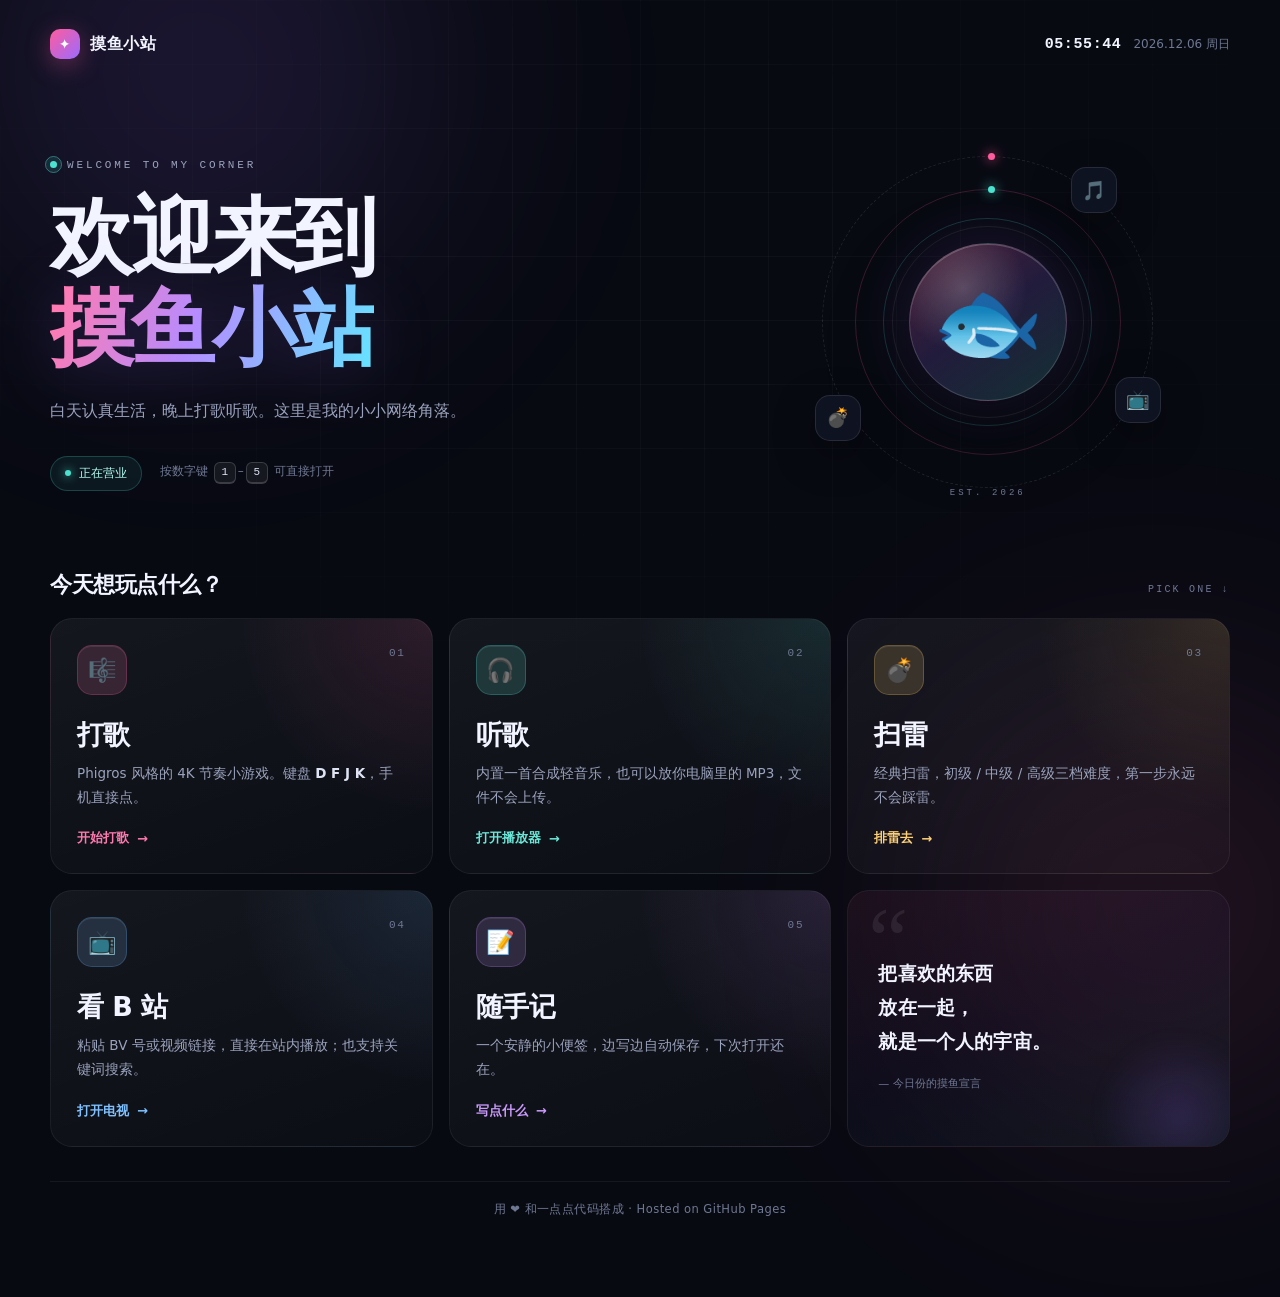
==== index.html @ 879f4aa0 "Add files via upload" ====
<!DOCTYPE html>
<html lang="zh-CN">
<head>
  <meta charset="UTF-8">
  <meta name="viewport" content="width=device-width, initial-scale=1.0, viewport-fit=cover">
  <meta name="description" content="一个带打歌、听歌、扫雷、B站和便签的个人小站。">
  <meta name="theme-color" content="#080a12">
  <title>摸鱼小站</title>
  <link rel="icon" href="data:image/svg+xml,%3Csvg xmlns='http://www.w3.org/2000/svg' viewBox='0 0 100 100'%3E%3Ctext y='.9em' font-size='90'%3E%F0%9F%90%9F%3C/text%3E%3C/svg%3E">
  <link rel="stylesheet" href="style.css">
</head>
<body>
  <div class="bg-grid" aria-hidden="true"></div>
  <div class="bg-glow glow-a" aria-hidden="true"></div>
  <div class="bg-glow glow-b" aria-hidden="true"></div>

  <header class="topbar">
    <a class="brand" href="#home" data-home aria-label="回到首页">
      <span class="brand-mark">✦</span>
      <span id="brand-name">摸鱼小站</span>
    </a>
    <div class="topbar-right">
      <div class="clock" aria-label="当前时间">
        <span id="clock-time">--:--:--</span>
        <span id="clock-date">加载中…</span>
      </div>
      <a class="icon-link" id="github-link" href="#" target="_blank" rel="noopener" hidden>GitHub ↗</a>
    </div>
  </header>

  <main class="page">
    <!-- ================= 首页 ================= -->
    <section class="view home-view" id="view-home">
      <div class="hero">
        <div class="hero-copy">
          <span class="eyebrow"><span class="pulse-dot"></span> WELCOME TO MY CORNER</span>
          <h1>欢迎来到<br><span class="gradient-text" id="hero-name">摸鱼小站</span></h1>
          <p class="hero-bio" id="hero-bio">白天认真生活，晚上打歌听歌。这里是我的小小网络角落。</p>
          <div class="hero-meta">
            <span class="status-chip"><span class="status-dot"></span> 正在营业</span>
            <span class="keyboard-hint">按数字键 <kbd>1</kbd>–<kbd>5</kbd> 可直接打开</span>
          </div>
        </div>

        <div class="avatar-orbit" aria-hidden="true">
          <div class="orbit orbit-a"></div>
          <div class="orbit orbit-b"></div>
          <div class="orbit orbit-c"></div>
          <div class="avatar-core" id="avatar-emoji">🐟</div>
          <span class="float-badge badge-1">🎵</span>
          <span class="float-badge badge-2">💣</span>
          <span class="float-badge badge-3">📺</span>
          <span class="orbit-label">EST. 2026</span>
        </div>
      </div>

      <div class="section-heading">
        <h2>今天想玩点什么？</h2>
        <span>PICK ONE ↓</span>
      </div>

      <div class="tool-grid">
        <button class="tool-card" type="button" data-view="rhythm" style="--accent:#ff5c9d;--accent-2:#9a6bff">
          <span class="tool-icon">🎼</span>
          <span class="tool-no">01</span>
          <span class="tool-title">打歌</span>
          <span class="tool-desc">Phigros 风格的 4K 节奏小游戏。键盘 <b>D F J K</b>，手机直接点。</span>
          <span class="tool-enter">开始打歌 <span class="arrow">→</span></span>
        </button>

        <button class="tool-card" type="button" data-view="music" style="--accent:#4be3d0;--accent-2:#5b9dff">
          <span class="tool-icon">🎧</span>
          <span class="tool-no">02</span>
          <span class="tool-title">听歌</span>
          <span class="tool-desc">内置一首合成轻音乐，也可以放你电脑里的 MP3，文件不会上传。</span>
          <span class="tool-enter">打开播放器 <span class="arrow">→</span></span>
        </button>

        <button class="tool-card" type="button" data-view="minesweeper" style="--accent:#ffc857;--accent-2:#ff7a59">
          <span class="tool-icon">💣</span>
          <span class="tool-no">03</span>
          <span class="tool-title">扫雷</span>
          <span class="tool-desc">经典扫雷，初级 / 中级 / 高级三档难度，第一步永远不会踩雷。</span>
          <span class="tool-enter">排雷去 <span class="arrow">→</span></span>
        </button>

        <button class="tool-card" type="button" data-view="bilibili" style="--accent:#63b3ff;--accent-2:#a78bfa">
          <span class="tool-icon">📺</span>
          <span class="tool-no">04</span>
          <span class="tool-title">看 B 站</span>
          <span class="tool-desc">粘贴 BV 号或视频链接，直接在站内播放；也支持关键词搜索。</span>
          <span class="tool-enter">打开电视 <span class="arrow">→</span></span>
        </button>

        <button class="tool-card" type="button" data-view="notes" style="--accent:#c084fc;--accent-2:#ff8ac4">
          <span class="tool-icon">📝</span>
          <span class="tool-no">05</span>
          <span class="tool-title">随手记</span>
          <span class="tool-desc">一个安静的小便签，边写边自动保存，下次打开还在。</span>
          <span class="tool-enter">写点什么 <span class="arrow">→</span></span>
        </button>

        <article class="quote-card" aria-label="今日句子">
          <span class="quote-mark">“</span>
          <p>把喜欢的东西<br>放在一起，<br>就是一个人的宇宙。</p>
          <span class="quote-sign">— 今日份的摸鱼宣言</span>
        </article>
      </div>

      <footer class="site-footer">
        <span id="footer-text">用 ❤️ 和一点点代码搭成 · Hosted on GitHub Pages</span>
      </footer>
    </section>

    <!-- ================= 打歌 ================= -->
    <section class="view tool-view" id="view-rhythm" hidden>
      <div class="view-head">
        <button class="back-btn" type="button" data-home>← 返回首页</button>
        <div class="view-title-group">
          <span class="view-kicker">MINI TOOL / 01</span>
          <h2>打歌</h2>
        </div>
        <span class="view-tag pink">Phigros 风格</span>
      </div>

      <div class="panel rhythm-panel">
        <div class="rhythm-stage" id="rhythm-stage">
          <canvas id="rhythm-canvas" aria-label="节奏游戏画面"></canvas>

          <div class="rhythm-hud" aria-live="off">
            <div class="hud-item"><span>SCORE</span><strong id="rhythm-score">000000</strong></div>
            <div class="hud-item hud-combo"><span>COMBO</span><strong id="rhythm-combo">0</strong></div>
            <div class="hud-item hud-right"><span>ACC</span><strong id="rhythm-acc">100.00%</strong></div>
          </div>

          <div class="rhythm-overlay" id="rhythm-start">
            <span class="overlay-kicker">4 KEYS · ONE SONG</span>
            <h3>星尘节奏</h3>
            <p class="overlay-desc">音符落到判定线时，按下对应的键。<br>电脑用 <b>D F J K</b>，手机点下方四个按键。</p>

            <div class="difficulty-row" id="rhythm-difficulties" role="group" aria-label="选择难度">
              <button class="diff-btn active" type="button" data-diff="easy">简单<small>放松一下</small></button>
              <button class="diff-btn" type="button" data-diff="normal">普通<small>有点节奏</small></button>
              <button class="diff-btn" type="button" data-diff="hard">困难<small>手速挑战</small></button>
            </div>
            <p class="best-score" id="rhythm-best">本难度最高分：—</p>
            <button class="btn primary big" type="button" id="rhythm-start-btn">▶ 开始游戏</button>
            <p class="overlay-tip">原创同风格小游戏 · 不是 Phigros 本体 · 游戏中按 Esc 可退出</p>
          </div>

          <div class="rhythm-overlay countdown" id="rhythm-count" hidden>
            <span id="rhythm-count-text">3</span>
          </div>

          <div class="rhythm-overlay" id="rhythm-result" hidden>
            <span class="overlay-kicker">RESULT</span>
            <div class="result-grade" id="rhythm-grade">S</div>
            <h3 id="rhythm-result-title">演奏完成！</h3>
            <div class="result-grid">
              <div><span>得分</span><strong id="rhythm-result-score">0</strong></div>
              <div><span>准确率</span><strong id="rhythm-result-acc">0%</strong></div>
              <div><span>最大连击</span><strong id="rhythm-result-combo">0</strong></div>
            </div>
            <p class="result-detail" id="rhythm-result-detail">Perfect 0 · Good 0 · Miss 0</p>
            <div class="result-actions">
              <button class="btn primary" type="button" id="rhythm-retry">再来一次</button>
              <button class="btn ghost" type="button" data-home>返回首页</button>
            </div>
          </div>

          <div class="judge-pop" id="judge-pop" aria-hidden="true"></div>
        </div>

        <div class="lane-pads" id="lane-pads" aria-label="节奏按键">
          <button type="button" data-lane="0"><kbd>D</kbd><span>左一</span></button>
          <button type="button" data-lane="1"><kbd>F</kbd><span>左二</span></button>
          <button type="button" data-lane="2"><kbd>J</kbd><span>右二</span></button>
          <button type="button" data-lane="3"><kbd>K</kbd><span>右一</span></button>
        </div>
        <p class="rhythm-foot">原创 Phigros 风格小游戏，不是 Phigros 本体。判定线附近按下才算命中，Miss 会断连。</p>
      </div>
    </section>

    <!-- ================= 听歌 ================= -->
    <section class="view tool-view" id="view-music" hidden>
      <div class="view-head">
        <button class="back-btn" type="button" data-home>← 返回首页</button>
        <div class="view-title-group">
          <span class="view-kicker">MINI TOOL / 02</span>
          <h2>听歌</h2>
        </div>
        <span class="view-tag teal">Music Room</span>
      </div>

      <div class="panel music-panel">
        <div class="music-top">
          <div class="music-tabs" role="tablist" aria-label="音乐来源">
            <button class="tab active" type="button" data-music-tab="demo" role="tab" aria-selected="true">内置轻音乐</button>
            <button class="tab" type="button" data-music-tab="local" role="tab" aria-selected="false">本地音乐</button>
          </div>
          <label class="volume-control">🔊
            <input type="range" id="music-volume" min="0" max="100" value="65" aria-label="音量">
          </label>
        </div>

        <div class="music-pane" id="music-pane-demo">
          <div class="demo-player">
            <div class="record-wrap" id="record-wrap">
              <div class="record"><span>♪</span></div>
            </div>
            <div class="demo-info">
              <span class="now-label"><span class="eq-bars"><i></i><i></i><i></i></span> NOW PLAYING</span>
              <h3>星尘漫游</h3>
              <p>内置合成 · 轻音乐 · 循环播放</p>
              <button class="play-big" type="button" id="demo-toggle" aria-label="播放内置音乐">▶</button>
            </div>
          </div>
          <canvas id="music-visualizer" class="visualizer" aria-hidden="true"></canvas>
          <p class="music-note">这首曲子是网页现场合成的，不联网也能听。离开这个页面后会继续播放，右下角可以随时暂停。</p>
        </div>

        <div class="music-pane" id="music-pane-local" hidden>
          <label class="drop-zone" for="music-files">
            <span class="drop-icon">📂</span>
            <strong>选择你电脑里的音乐</strong>
            <small>支持 MP3 / WAV / M4A 等浏览器能播放的格式 · 文件不会上传到网上</small>
          </label>
          <input type="file" id="music-files" accept="audio/*" multiple hidden>

          <div class="playlist-head">
            <span>播放列表 <b id="playlist-count">0</b></span>
            <button class="text-btn" type="button" id="playlist-clear">清空列表</button>
          </div>
          <ol class="playlist" id="playlist">
            <li class="playlist-empty">还没有歌曲，点上面的框选几首吧。</li>
          </ol>

          <div class="local-player">
            <div class="local-now">
              <span>正在播放</span>
              <strong id="local-title">—</strong>
            </div>
            <div class="local-controls">
              <button class="round-btn" type="button" id="local-prev" aria-label="上一首">⏮</button>
              <button class="play-big" type="button" id="local-toggle" aria-label="播放">▶</button>
              <button class="round-btn" type="button" id="local-next" aria-label="下一首">⏭</button>
            </div>
            <div class="progress-row">
              <span id="local-current">0:00</span>
              <input type="range" id="local-progress" min="0" max="1000" value="0" aria-label="播放进度">
              <span id="local-duration">0:00</span>
            </div>
          </div>
          <audio id="local-audio" preload="metadata"></audio>
          <p class="music-note">本地音乐只在这个浏览器里播放，不会上传到 GitHub。刷新页面后需要重新选择文件。</p>
        </div>
      </div>
    </section>

    <!-- ================= 扫雷 ================= -->
    <section class="view tool-view" id="view-minesweeper" hidden>
      <div class="view-head">
        <button class="back-btn" type="button" data-home>← 返回首页</button>
        <div class="view-title-group">
          <span class="view-kicker">MINI TOOL / 03</span>
          <h2>扫雷</h2>
        </div>
        <span class="view-tag yellow">Classic</span>
      </div>

      <div class="panel mines-panel">
        <div class="mines-toolbar">
          <div class="segmented" id="mines-levels" role="group" aria-label="扫雷难度">
            <button class="active" type="button" data-level="easy">初级 · 9×9</button>
            <button type="button" data-level="medium">中级 · 16×16</button>
            <button type="button" data-level="hard">高级 · 16×30</button>
          </div>
          <div class="mines-stats">
            <div class="stat"><span>剩余雷</span><strong id="mines-left">10</strong></div>
            <div class="stat"><span>时间</span><strong id="mines-timer">000</strong></div>
            <button class="btn ghost small" type="button" id="mines-flag-mode">🚩 插旗模式：关</button>
            <button class="btn primary small" type="button" id="mines-restart">↻ 重开</button>
          </div>
        </div>
        <p class="mines-status" id="mines-status">左键翻开，右键插旗；手机可以开启插旗模式。第一步永远不会踩雷。</p>

        <div class="board-stage">
          <div class="mines-board-wrap">
            <div class="mines-board" id="mines-board" role="grid" aria-label="扫雷棋盘"></div>
          </div>
          <div class="mines-overlay" id="mines-overlay" hidden>
            <span class="mines-emoji" id="mines-overlay-emoji">🎉</span>
            <h3 id="mines-overlay-title">通关！</h3>
            <p id="mines-overlay-desc">用时 0 秒</p>
            <button class="btn primary" type="button" id="mines-again">再来一局</button>
          </div>
        </div>

        <div class="mines-legend">
          <span><i class="legend-dot flag"></i> 右键 / 长按 = 插旗</span>
          <span><i class="legend-dot mine"></i> 点开所有安全格子就赢</span>
        </div>
      </div>
    </section>

    <!-- ================= 看 B 站 ================= -->
    <section class="view tool-view" id="view-bilibili" hidden>
      <div class="view-head">
        <button class="back-btn" type="button" data-home>← 返回首页</button>
        <div class="view-title-group">
          <span class="view-kicker">MINI TOOL / 04</span>
          <h2>看 B 站</h2>
        </div>
        <span class="view-tag blue">Bilibili</span>
      </div>

      <div class="panel bili-panel">
        <div class="bili-search">
          <input type="text" id="bili-input" placeholder="粘贴 BV 号 / 视频链接，或输入关键词" autocomplete="off" spellcheck="false">
          <button class="btn primary" type="button" id="bili-go">播放 / 搜索</button>
        </div>
        <p class="bili-msg" id="bili-msg">在 B 站视频地址栏复制链接，或直接输入 BV 号，就能在这里看。</p>

        <div class="bili-quick" aria-label="B 站快捷入口">
          <a href="https://www.bilibili.com" target="_blank" rel="noopener">🏠 首页</a>
          <a href="https://www.bilibili.com/v/popular/all" target="_blank" rel="noopener">🔥 热门</a>
          <a href="https://www.bilibili.com/anime" target="_blank" rel="noopener">📺 番剧</a>
          <a href="https://www.bilibili.com/v/game" target="_blank" rel="noopener">🎮 游戏</a>
          <a href="https://www.bilibili.com/v/music" target="_blank" rel="noopener">🎵 音乐</a>
        </div>

        <div class="bili-frame-wrap" id="bili-frame-wrap">
          <div class="bili-empty" id="bili-empty">
            <span class="tv-emoji">📺</span>
            <h3>这里是一台小电视</h3>
            <p>粘贴一个 BV 号或视频链接，<br>就可以直接在这里播放。</p>
            <span class="bili-tip">有些视频被 UP 主设置为“禁止嵌入”，这里会放不出来，点“去 B 站打开”就好。</span>
          </div>
          <iframe id="bili-player" title="B 站视频播放器" allow="autoplay; fullscreen; picture-in-picture" allowfullscreen hidden></iframe>
        </div>

        <div class="bili-actions">
          <button class="btn ghost small" type="button" id="bili-open" disabled>去 B 站打开 ↗</button>
          <span class="bili-disclaimer">视频版权归原作者所有，本站仅使用 B 站官方播放器。</span>
        </div>
      </div>
    </section>

    <!-- ================= 便签 ================= -->
    <section class="view tool-view" id="view-notes" hidden>
      <div class="view-head">
        <button class="back-btn" type="button" data-home>← 返回首页</button>
        <div class="view-title-group">
          <span class="view-kicker">MINI TOOL / 05</span>
          <h2>随手记</h2>
        </div>
        <span class="view-tag purple">Local only</span>
      </div>

      <div class="panel note-panel">
        <div class="note-head">
          <div>
            <h3>今天想记点什么？</h3>
            <p>边写边自动保存，只存在你自己的浏览器里。</p>
          </div>
          <span class="save-state" id="note-status">已保存</span>
        </div>
        <textarea id="note-input" maxlength="2000" placeholder="比如：&#10;· 今晚要早点睡&#10;· 周末去试试新的奶茶店&#10;· 这首歌真好听，记得搜一下…" spellcheck="false"></textarea>
        <div class="note-foot">
          <span id="note-count">0 / 2000</span>
          <button class="btn ghost small" type="button" id="note-clear">清空便签</button>
        </div>
        <p class="music-note">小提醒：便签保存在浏览器的 localStorage 里，换电脑、换浏览器或清除浏览器数据后会看不到。</p>
      </div>
    </section>
  </main>

  <!-- 全局迷你播放条 -->
  <div class="mini-player" id="mini-player" hidden>
    <span class="mini-eq" aria-hidden="true"><i></i><i></i><i></i></span>
    <div class="mini-text">
      <span id="mini-label">正在播放</span>
      <strong id="mini-title">—</strong>
    </div>
    <button class="mini-btn" type="button" id="mini-toggle" aria-label="暂停或继续">⏸</button>
    <button class="mini-btn close" type="button" id="mini-close" aria-label="停止播放">✕</button>
  </div>

  <div class="toast" id="toast" role="status" aria-live="polite" hidden></div>

  <script src="config.js"></script>
  <script src="rhythm.js" defer></script>
  <script src="music.js" defer></script>
  <script src="minesweeper.js" defer></script>
  <script src="app.js" defer></script>
</body>
</html>
---- style.css ----
/* =========================================================
   摸鱼小站 · 样式表
   想换主题色，改下面 :root 里的几个颜色就行。
   ========================================================= */
:root {
  --bg: #080a12;
  --bg-deep: #05060b;
  --panel: rgba(255, 255, 255, 0.045);
  --panel-strong: rgba(255, 255, 255, 0.07);
  --line: rgba(255, 255, 255, 0.1);
  --line-soft: rgba(255, 255, 255, 0.06);
  --text: #f2f4ff;
  --muted: #9aa3bd;
  --muted-2: #6f7893;
  --pink: #ff5c9d;
  --purple: #9a6bff;
  --teal: #4be3d0;
  --yellow: #ffc857;
  --blue: #63b3ff;
  --radius: 22px;
  --font: "PingFang SC", "Microsoft YaHei", "Hiragino Sans GB", system-ui, -apple-system, "Segoe UI", sans-serif;
  --mono: "SFMono-Regular", Consolas, "Liberation Mono", Menlo, monospace;
}

* { box-sizing: border-box; }

html { scroll-behavior: smooth; }

body {
  margin: 0;
  min-height: 100vh;
  overflow-x: hidden;
  background: var(--bg);
  color: var(--text);
  font-family: var(--font);
  -webkit-font-smoothing: antialiased;
  text-rendering: optimizeLegibility;
}

[hidden] { display: none !important; }

::selection { background: rgba(255, 92, 157, 0.35); color: #fff; }

button, input, textarea { font: inherit; }
button { color: inherit; }
a { color: inherit; }

:focus-visible {
  outline: 2px solid var(--pink);
  outline-offset: 3px;
}

/* ---------- 背景 ---------- */
.bg-grid {
  position: fixed;
  inset: 0;
  z-index: -3;
  background-image:
    linear-gradient(rgba(255, 255, 255, 0.032) 1px, transparent 1px),
    linear-gradient(90deg, rgba(255, 255, 255, 0.032) 1px, transparent 1px);
  background-size: 64px 64px;
  -webkit-mask-image: radial-gradient(ellipse 80% 65% at 50% 30%, #000 20%, transparent 78%);
  mask-image: radial-gradient(ellipse 80% 65% at 50% 30%, #000 20%, transparent 78%);
  pointer-events: none;
}

.bg-glow {
  position: fixed;
  z-index: -2;
  width: 55vw;
  height: 55vw;
  border-radius: 50%;
  filter: blur(120px);
  opacity: 0.5;
  pointer-events: none;
}
.glow-a {
  top: -22vw;
  left: -12vw;
  background: radial-gradient(circle, rgba(154, 107, 255, 0.45), transparent 65%);
}
.glow-b {
  right: -18vw;
  bottom: -28vw;
  background: radial-gradient(circle, rgba(255, 92, 157, 0.32), transparent 65%);
}

/* ---------- 顶栏 ---------- */
.topbar {
  width: min(1180px, calc(100% - 48px));
  height: 88px;
  margin: 0 auto;
  display: flex;
  align-items: center;
  justify-content: space-between;
  gap: 20px;
  position: relative;
  z-index: 20;
}

.brand {
  display: inline-flex;
  align-items: center;
  gap: 10px;
  text-decoration: none;
  font-weight: 800;
  letter-spacing: 0.04em;
  font-size: 16px;
}
.brand-mark {
  display: grid;
  place-items: center;
  width: 30px;
  height: 30px;
  border-radius: 10px;
  background: linear-gradient(135deg, var(--pink), var(--purple));
  color: #fff;
  font-size: 14px;
  box-shadow: 0 6px 24px rgba(255, 92, 157, 0.35);
}

.topbar-right { display: flex; align-items: center; gap: 18px; }

.clock {
  display: flex;
  align-items: baseline;
  gap: 12px;
  font-variant-numeric: tabular-nums;
}
#clock-time {
  font-family: var(--mono);
  font-size: 15px;
  font-weight: 600;
  letter-spacing: 0.04em;
}
#clock-date { color: var(--muted-2); font-size: 12px; }

.icon-link {
  text-decoration: none;
  font-size: 13px;
  color: var(--muted);
  padding: 8px 14px;
  border: 1px solid var(--line);
  border-radius: 999px;
  transition: 0.2s ease;
  white-space: nowrap;
}
.icon-link:hover { color: var(--text); border-color: rgba(255, 255, 255, 0.25); background: var(--panel); }

/* ---------- 页面容器 ---------- */
.page {
  width: min(1180px, calc(100% - 48px));
  margin: 0 auto;
  padding-bottom: 80px;
}

.view { animation: viewIn 0.45s cubic-bezier(0.2, 0.7, 0.2, 1) both; }
@keyframes viewIn {
  from { opacity: 0; transform: translateY(14px); }
  to { opacity: 1; transform: translateY(0); }
}

/* ---------- 首页 Hero ---------- */
.home-view { padding-top: 38px; }

.hero {
  display: grid;
  grid-template-columns: minmax(0, 1.15fr) minmax(300px, 0.85fr);
  align-items: center;
  gap: 40px;
  min-height: 420px;
  padding-bottom: 28px;
}

.eyebrow {
  display: inline-flex;
  align-items: center;
  gap: 10px;
  color: var(--muted);
  font-family: var(--mono);
  font-size: 11px;
  letter-spacing: 0.26em;
  text-transform: uppercase;
}
.pulse-dot {
  position: relative;
  width: 7px;
  height: 7px;
  border-radius: 50%;
  background: var(--teal);
  box-shadow: 0 0 0 4px rgba(75, 227, 208, 0.12);
}
.pulse-dot::after {
  content: "";
  position: absolute;
  inset: -5px;
  border-radius: 50%;
  border: 1px solid rgba(75, 227, 208, 0.5);
  animation: pulse 2.2s ease-out infinite;
}
@keyframes pulse {
  0% { transform: scale(0.6); opacity: 1; }
  100% { transform: scale(1.7); opacity: 0; }
}

.hero h1 {
  margin: 20px 0 22px;
  font-size: clamp(50px, 6.6vw, 84px);
  line-height: 1.08;
  letter-spacing: -0.035em;
  font-weight: 800;
}
.gradient-text {
  background: linear-gradient(110deg, #ff7ab2 4%, #b58cff 45%, #63e6ff 100%);
  -webkit-background-clip: text;
  background-clip: text;
  color: transparent;
  filter: drop-shadow(0 8px 32px rgba(154, 107, 255, 0.22));
}

.hero-bio {
  max-width: 540px;
  margin: 0;
  color: var(--muted);
  font-size: 16px;
  line-height: 1.9;
}

.hero-meta {
  display: flex;
  align-items: center;
  flex-wrap: wrap;
  gap: 18px;
  margin-top: 30px;
}
.status-chip {
  display: inline-flex;
  align-items: center;
  gap: 8px;
  padding: 8px 14px;
  border-radius: 999px;
  background: rgba(75, 227, 208, 0.07);
  border: 1px solid rgba(75, 227, 208, 0.22);
  color: #b6fff4;
  font-size: 12px;
}
.status-dot {
  width: 6px;
  height: 6px;
  border-radius: 50%;
  background: var(--teal);
  box-shadow: 0 0 10px var(--teal);
}
.keyboard-hint { color: var(--muted-2); font-size: 12px; }
kbd {
  display: inline-grid;
  place-items: center;
  min-width: 22px;
  height: 22px;
  padding: 0 5px;
  margin: 0 2px;
  border-radius: 6px;
  border: 1px solid rgba(255, 255, 255, 0.16);
  border-bottom-width: 2px;
  background: rgba(255, 255, 255, 0.06);
  color: #dfe4f4;
  font-family: var(--mono);
  font-size: 11px;
  line-height: 1;
}

/* ---------- 头像轨道 ---------- */
.avatar-orbit {
  position: relative;
  width: min(360px, 100%);
  aspect-ratio: 1;
  justify-self: center;
}
.orbit {
  position: absolute;
  border-radius: 50%;
  border: 1px solid rgba(255, 255, 255, 0.1);
  pointer-events: none;
}
.orbit-a { inset: 4%; border-style: dashed; animation: spin 42s linear infinite; }
.orbit-b { inset: 13%; border-color: rgba(255, 92, 157, 0.2); animation: spin 30s linear infinite reverse; }
.orbit-c { inset: 21%; border-color: rgba(75, 227, 208, 0.2); animation: spin 24s linear infinite; }
.orbit-a::before,
.orbit-b::before {
  content: "";
  position: absolute;
  top: -4px;
  left: 50%;
  width: 7px;
  height: 7px;
  border-radius: 50%;
  background: var(--pink);
  box-shadow: 0 0 12px var(--pink);
}
.orbit-b::before { background: var(--teal); box-shadow: 0 0 12px var(--teal); }
@keyframes spin { to { transform: rotate(360deg); } }

.avatar-core {
  position: absolute;
  inset: 28%;
  display: grid;
  place-items: center;
  border-radius: 50%;
  font-size: clamp(58px, 7vw, 92px);
  background:
    radial-gradient(circle at 34% 28%, rgba(255, 255, 255, 0.2), transparent 42%),
    linear-gradient(145deg, rgba(255, 92, 157, 0.28), rgba(154, 107, 255, 0.18) 48%, rgba(75, 227, 208, 0.18));
  border: 1px solid rgba(255, 255, 255, 0.16);
  box-shadow:
    inset 0 1px 0 rgba(255, 255, 255, 0.2),
    0 30px 80px rgba(0, 0, 0, 0.45),
    0 0 60px rgba(154, 107, 255, 0.18);
  backdrop-filter: blur(6px);
  user-select: none;
}
.avatar-core::after {
  content: "";
  position: absolute;
  inset: -18px;
  border-radius: 50%;
  border: 1px solid rgba(255, 255, 255, 0.07);
}

.float-badge {
  position: absolute;
  display: grid;
  place-items: center;
  width: 46px;
  height: 46px;
  border-radius: 15px;
  background: rgba(16, 20, 36, 0.9);
  border: 1px solid var(--line);
  box-shadow: 0 14px 40px rgba(0, 0, 0, 0.4);
  font-size: 19px;
  animation: floaty 5s ease-in-out infinite;
  backdrop-filter: blur(10px);
}
.badge-1 { top: 7%; right: 14%; animation-delay: -0.8s; }
.badge-2 { bottom: 17%; left: 2%; animation-delay: -2.4s; }
.badge-3 { right: 2%; bottom: 22%; animation-delay: -3.5s; }
@keyframes floaty {
  0%, 100% { transform: translateY(0) rotate(-2deg); }
  50% { transform: translateY(-10px) rotate(2deg); }
}
.orbit-label {
  position: absolute;
  bottom: 1%;
  left: 50%;
  transform: translateX(-50%);
  color: var(--muted-2);
  font-family: var(--mono);
  font-size: 9px;
  letter-spacing: 0.34em;
  white-space: nowrap;
}

/* ---------- 区块标题 ---------- */
.section-heading {
  display: flex;
  align-items: baseline;
  justify-content: space-between;
  gap: 20px;
  margin: 24px 0 18px;
}
.section-heading h2 { margin: 0; font-size: 22px; letter-spacing: -0.02em; }
.section-heading span {
  color: var(--muted-2);
  font-family: var(--mono);
  font-size: 10px;
  letter-spacing: 0.22em;
}

/* ---------- 功能卡片 ---------- */
.tool-grid {
  display: grid;
  grid-template-columns: repeat(3, minmax(0, 1fr));
  gap: 16px;
}

.tool-card {
  position: relative;
  display: flex;
  flex-direction: column;
  align-items: flex-start;
  min-height: 238px;
  padding: 26px;
  border-radius: var(--radius);
  border: 1px solid var(--line-soft);
  background:
    radial-gradient(circle at 100% 0%, color-mix(in srgb, var(--accent) 12%, transparent), transparent 42%),
    linear-gradient(160deg, rgba(255, 255, 255, 0.055), rgba(255, 255, 255, 0.018));
  color: var(--text);
  text-align: left;
  cursor: pointer;
  overflow: hidden;
  transition: transform 0.3s cubic-bezier(0.2, 0.7, 0.2, 1), border-color 0.3s ease, box-shadow 0.3s ease;
  -webkit-tap-highlight-color: transparent;
}
.tool-card::after {
  content: "";
  position: absolute;
  inset: 0;
  border-radius: inherit;
  background: linear-gradient(140deg, transparent 35%, color-mix(in srgb, var(--accent) 7%, transparent));
  opacity: 0;
  transition: opacity 0.3s ease;
  pointer-events: none;
}
.tool-card:hover,
.tool-card:focus-visible {
  transform: translateY(-6px);
  border-color: color-mix(in srgb, var(--accent) 38%, transparent);
  box-shadow: 0 22px 60px rgba(0, 0, 0, 0.42), 0 0 40px color-mix(in srgb, var(--accent) 10%, transparent);
}
.tool-card:hover::after { opacity: 1; }

.tool-icon {
  display: grid;
  place-items: center;
  width: 50px;
  height: 50px;
  margin-bottom: 22px;
  border-radius: 15px;
  font-size: 23px;
  background: color-mix(in srgb, var(--accent) 13%, rgba(255, 255, 255, 0.03));
  border: 1px solid color-mix(in srgb, var(--accent) 24%, transparent);
  box-shadow: inset 0 1px 0 rgba(255, 255, 255, 0.08);
}
.tool-no {
  position: absolute;
  top: 28px;
  right: 26px;
  color: var(--muted-2);
  font-family: var(--mono);
  font-size: 11px;
  letter-spacing: 0.16em;
}
.tool-title { font-size: 27px; font-weight: 800; letter-spacing: -0.02em; }
.tool-desc {
  margin: 9px 0 20px;
  color: var(--muted);
  font-size: 13.5px;
  line-height: 1.75;
}
.tool-desc b { color: #dfe4f4; font-weight: 600; }
.tool-enter {
  margin-top: auto;
  display: inline-flex;
  align-items: center;
  gap: 8px;
  color: color-mix(in srgb, var(--accent) 82%, #fff);
  font-size: 13px;
  font-weight: 700;
}
.tool-enter .arrow { transition: transform 0.25s ease; }
.tool-card:hover .tool-enter .arrow { transform: translateX(4px); }

.quote-card {
  position: relative;
  display: flex;
  flex-direction: column;
  justify-content: center;
  min-height: 238px;
  padding: 30px;
  border-radius: var(--radius);
  border: 1px solid var(--line-soft);
  background:
    linear-gradient(155deg, rgba(255, 92, 157, 0.07), rgba(154, 107, 255, 0.04) 48%, rgba(75, 227, 208, 0.05));
  overflow: hidden;
}
.quote-card::after {
  content: "";
  position: absolute;
  right: -40px;
  bottom: -60px;
  width: 180px;
  height: 180px;
  border-radius: 50%;
  background: radial-gradient(circle, rgba(154, 107, 255, 0.18), transparent 65%);
  filter: blur(8px);
}
.quote-mark {
  position: absolute;
  top: 4px;
  left: 20px;
  font-family: Georgia, serif;
  font-size: 90px;
  line-height: 1;
  color: rgba(255, 255, 255, 0.08);
}
.quote-card p {
  position: relative;
  margin: 10px 0 18px;
  font-size: 19px;
  font-weight: 600;
  line-height: 1.8;
  letter-spacing: 0.01em;
}
.quote-sign { color: var(--muted-2); font-size: 11px; }

.site-footer {
  margin-top: 34px;
  padding-top: 20px;
  border-top: 1px solid var(--line-soft);
  color: var(--muted-2);
  font-size: 11.5px;
  text-align: center;
  letter-spacing: 0.04em;
}

/* ---------- 内页通用 ---------- */
.tool-view { padding-top: 26px; }

.view-head {
  display: flex;
  align-items: center;
  gap: 18px;
  margin-bottom: 18px;
}
.back-btn {
  border: 1px solid var(--line);
  background: rgba(255, 255, 255, 0.035);
  color: var(--muted);
  border-radius: 999px;
  padding: 9px 16px;
  font-size: 13px;
  cursor: pointer;
  transition: 0.2s ease;
  white-space: nowrap;
}
.back-btn:hover { color: var(--text); background: rgba(255, 255, 255, 0.07); border-color: rgba(255, 255, 255, 0.22); }

.view-title-group { display: flex; flex-direction: column; gap: 2px; }
.view-kicker {
  color: var(--muted-2);
  font-family: var(--mono);
  font-size: 9.5px;
  letter-spacing: 0.22em;
}
.view-head h2 { margin: 0; font-size: 29px; letter-spacing: -0.025em; }
.view-tag {
  margin-left: auto;
  padding: 7px 13px;
  border-radius: 999px;
  font-size: 11px;
  font-weight: 600;
  letter-spacing: 0.04em;
  border: 1px solid;
}
.view-tag.pink { color: #ffb3d0; background: rgba(255, 92, 157, 0.08); border-color: rgba(255, 92, 157, 0.22); }
.view-tag.teal { color: #b6fff4; background: rgba(75, 227, 208, 0.08); border-color: rgba(75, 227, 208, 0.22); }
.view-tag.yellow { color: #ffe4a8; background: rgba(255, 200, 87, 0.08); border-color: rgba(255, 200, 87, 0.22); }
.view-tag.blue { color: #c4e2ff; background: rgba(99, 179, 255, 0.08); border-color: rgba(99, 179, 255, 0.22); }
.view-tag.purple { color: #e2ccff; background: rgba(192, 132, 252, 0.08); border-color: rgba(192, 132, 252, 0.22); }

.panel {
  position: relative;
  border-radius: 26px;
  border: 1px solid var(--line-soft);
  background:
    radial-gradient(circle at 0% 0%, rgba(255, 255, 255, 0.04), transparent 38%),
    rgba(13, 16, 30, 0.72);
  box-shadow: 0 26px 80px rgba(0, 0, 0, 0.3);
  backdrop-filter: blur(14px);
}

/* ---------- 按钮 ---------- */
.btn {
  display: inline-flex;
  align-items: center;
  justify-content: center;
  gap: 8px;
  border: 1px solid transparent;
  border-radius: 13px;
  padding: 12px 22px;
  font-weight: 700;
  font-size: 14px;
  cursor: pointer;
  transition: transform 0.2s ease, box-shadow 0.2s ease, background 0.2s ease, opacity 0.2s ease;
  -webkit-tap-highlight-color: transparent;
}
.btn:active { transform: scale(0.97); }
.btn:disabled { opacity: 0.4; cursor: not-allowed; }
.btn.primary {
  background: linear-gradient(135deg, #ff5c9d, #9a6bff);
  color: #fff;
  box-shadow: 0 10px 30px rgba(255, 92, 157, 0.22);
}
.btn.primary:hover { box-shadow: 0 12px 38px rgba(255, 92, 157, 0.34); }
.btn.ghost {
  background: rgba(255, 255, 255, 0.055);
  border-color: var(--line);
  color: var(--text);
}
.btn.ghost:hover { background: rgba(255, 255, 255, 0.09); }
.btn.small { padding: 8px 14px; font-size: 12px; border-radius: 10px; }
.btn.big { padding: 15px 38px; font-size: 16px; border-radius: 15px; }

/* =========================================================
   打歌
   ========================================================= */
.rhythm-panel { padding: 16px; }

.rhythm-stage {
  position: relative;
  height: clamp(480px, 62vh, 600px);
  border-radius: 18px;
  overflow: hidden;
  background:
    radial-gradient(ellipse 70% 60% at 50% 100%, rgba(154, 107, 255, 0.12), transparent 70%),
    linear-gradient(180deg, #0a0d1a, #060810);
  border: 1px solid rgba(255, 255, 255, 0.06);
  isolation: isolate;
}
#rhythm-canvas { position: absolute; inset: 0; width: 100%; height: 100%; display: block; }

.rhythm-hud {
  position: absolute;
  z-index: 3;
  top: 0;
  left: 0;
  right: 0;
  display: flex;
  align-items: flex-start;
  justify-content: space-between;
  gap: 10px;
  padding: 16px 18px;
  pointer-events: none;
}
.hud-item {
  display: flex;
  flex-direction: column;
  gap: 2px;
  min-width: 104px;
  padding: 8px 12px;
  border-radius: 11px;
  background: rgba(5, 7, 15, 0.52);
  border: 1px solid rgba(255, 255, 255, 0.07);
  backdrop-filter: blur(8px);
}
.hud-item span {
  color: var(--muted-2);
  font-family: var(--mono);
  font-size: 8.5px;
  letter-spacing: 0.18em;
}
.hud-item strong {
  font-family: var(--mono);
  font-size: 16px;
  letter-spacing: 0.03em;
  font-variant-numeric: tabular-nums;
}
.hud-combo { align-items: center; }
.hud-combo strong { font-size: 22px; color: #fff; text-shadow: 0 0 18px rgba(255, 92, 157, 0.55); }
.hud-right { align-items: flex-end; }

.rhythm-overlay {
  position: absolute;
  z-index: 6;
  inset: 0;
  display: flex;
  flex-direction: column;
  align-items: center;
  justify-content: center;
  gap: 10px;
  padding: 64px 24px 26px;
  text-align: center;
  background: rgba(5, 7, 15, 0.78);
  backdrop-filter: blur(12px);
  overflow-y: auto;
}
.overlay-kicker {
  color: var(--pink);
  font-family: var(--mono);
  font-size: 9.5px;
  letter-spacing: 0.28em;
}
.rhythm-overlay h3 { margin: 2px 0 0; font-size: clamp(30px, 4vw, 42px); letter-spacing: -0.03em; }
.overlay-desc { margin: 2px 0 8px; color: var(--muted); font-size: 13px; line-height: 1.9; }
.overlay-desc b { color: var(--text); letter-spacing: 0.1em; }

.difficulty-row { display: flex; gap: 8px; margin: 4px 0 2px; }
.diff-btn {
  display: flex;
  flex-direction: column;
  align-items: center;
  gap: 2px;
  min-width: 92px;
  padding: 10px 14px;
  border-radius: 12px;
  border: 1px solid var(--line);
  background: rgba(255, 255, 255, 0.04);
  font-size: 13px;
  font-weight: 700;
  cursor: pointer;
  transition: 0.2s ease;
}
.diff-btn small { color: var(--muted-2); font-size: 9.5px; font-weight: 400; }
.diff-btn:hover { background: rgba(255, 255, 255, 0.08); }
.diff-btn.active {
  border-color: rgba(255, 92, 157, 0.5);
  background: linear-gradient(135deg, rgba(255, 92, 157, 0.16), rgba(154, 107, 255, 0.16));
  box-shadow: 0 0 24px rgba(255, 92, 157, 0.12);
}
.diff-btn.active small { color: #ffc6dc; }
.best-score { margin: 0; color: var(--muted-2); font-size: 11.5px; }
.overlay-tip { margin: 0; color: var(--muted-2); font-size: 10.5px; }

.countdown {
  z-index: 8;
  background: rgba(5, 7, 15, 0.32);
  backdrop-filter: none;
  pointer-events: none;
}
.countdown span {
  font-family: var(--mono);
  font-size: clamp(80px, 14vw, 140px);
  font-weight: 800;
  line-height: 1;
  color: #fff;
  text-shadow: 0 0 50px rgba(255, 92, 157, 0.7);
  animation: countPop 0.6s cubic-bezier(0.2, 0.8, 0.2, 1);
}
@keyframes countPop {
  from { transform: scale(0.6); opacity: 0; }
  to { transform: scale(1); opacity: 1; }
}

.result-grade {
  font-family: var(--mono);
  font-size: clamp(64px, 9vw, 96px);
  font-weight: 800;
  line-height: 1;
  background: linear-gradient(135deg, #ffd166, #ff5c9d 55%, #9a6bff);
  -webkit-background-clip: text;
  background-clip: text;
  color: transparent;
  filter: drop-shadow(0 10px 30px rgba(255, 92, 157, 0.3));
}
.result-grid {
  display: grid;
  grid-template-columns: repeat(3, minmax(0, 1fr));
  gap: 8px;
  width: min(440px, 100%);
  margin: 6px 0;
}
.result-grid > div {
  display: flex;
  flex-direction: column;
  gap: 3px;
  padding: 10px 8px;
  border-radius: 11px;
  background: rgba(255, 255, 255, 0.045);
  border: 1px solid var(--line-soft);
}
.result-grid span { color: var(--muted-2); font-size: 10px; }
.result-grid strong { font-family: var(--mono); font-size: 16px; font-variant-numeric: tabular-nums; }
.result-detail { margin: 0; color: var(--muted); font-size: 11.5px; }
.result-actions { display: flex; gap: 10px; margin-top: 8px; flex-wrap: wrap; justify-content: center; }

.judge-pop {
  position: absolute;
  z-index: 7;
  left: 50%;
  bottom: 27%;
  transform: translate(-50%, 10px);
  font-family: var(--mono);
  font-size: 20px;
  font-weight: 800;
  letter-spacing: 0.12em;
  opacity: 0;
  pointer-events: none;
  text-shadow: 0 0 24px currentColor;
}
.judge-pop.show { animation: judgePop 0.55s ease-out both; }
.judge-pop.perfect { color: #ffe066; }
.judge-pop.good { color: #63e6ff; }
.judge-pop.miss { color: #ff5c7a; }
@keyframes judgePop {
  0% { opacity: 0; transform: translate(-50%, 14px) scale(0.82); }
  22% { opacity: 1; transform: translate(-50%, 0) scale(1.06); }
  100% { opacity: 0; transform: translate(-50%, -26px) scale(1); }
}

.lane-pads {
  display: grid;
  grid-template-columns: repeat(4, minmax(0, 1fr));
  gap: 9px;
  margin-top: 12px;
}
.lane-pads button {
  display: flex;
  align-items: center;
  justify-content: center;
  gap: 8px;
  height: 58px;
  border-radius: 13px;
  border: 1px solid var(--line);
  background: linear-gradient(180deg, rgba(255, 255, 255, 0.065), rgba(255, 255, 255, 0.025));
  cursor: pointer;
  transition: transform 0.08s ease, background 0.12s ease, border-color 0.12s ease;
  -webkit-tap-highlight-color: transparent;
  touch-action: manipulation;
}
.lane-pads button:nth-child(1) { border-color: rgba(255, 107, 157, 0.28); }
.lane-pads button:nth-child(2) { border-color: rgba(192, 132, 252, 0.28); }
.lane-pads button:nth-child(3) { border-color: rgba(75, 227, 208, 0.28); }
.lane-pads button:nth-child(4) { border-color: rgba(255, 209, 102, 0.28); }
.lane-pads button:active,
.lane-pads button.pressed {
  transform: translateY(2px) scale(0.99);
  background: rgba(255, 255, 255, 0.12);
}
.lane-pads kbd { min-width: 25px; height: 25px; font-size: 12px; }
.lane-pads span { color: var(--muted-2); font-size: 10px; }
.rhythm-foot { margin: 12px 4px 2px; color: var(--muted-2); font-size: 11px; text-align: center; }

/* =========================================================
   听歌
   ========================================================= */
.music-panel { padding: 22px; }

.music-top {
  display: flex;
  align-items: center;
  justify-content: space-between;
  gap: 16px;
  flex-wrap: wrap;
  padding-bottom: 18px;
  border-bottom: 1px solid var(--line-soft);
}
.music-tabs {
  display: inline-flex;
  gap: 4px;
  padding: 4px;
  border-radius: 12px;
  background: rgba(255, 255, 255, 0.04);
  border: 1px solid var(--line-soft);
}
.tab {
  border: 0;
  background: transparent;
  color: var(--muted);
  padding: 8px 16px;
  border-radius: 9px;
  font-size: 12.5px;
  font-weight: 600;
  cursor: pointer;
  transition: 0.2s ease;
}
.tab.active { background: rgba(255, 255, 255, 0.1); color: var(--text); box-shadow: 0 3px 12px rgba(0, 0, 0, 0.2); }
.volume-control { display: flex; align-items: center; gap: 9px; color: var(--muted); font-size: 13px; }
.volume-control input { width: 110px; accent-color: var(--pink); cursor: pointer; }

.music-pane { padding-top: 22px; }
.demo-player {
  display: grid;
  grid-template-columns: 190px minmax(0, 1fr);
  align-items: center;
  gap: 34px;
  padding: 8px 18px 22px;
}
.record-wrap { display: grid; place-items: center; }
.record {
  position: relative;
  width: 174px;
  height: 174px;
  border-radius: 50%;
  background:
    repeating-radial-gradient(circle at 50% 50%, rgba(255, 255, 255, 0.055) 0 1px, transparent 1px 5px),
    radial-gradient(circle at 50% 50%, #262b45 0 17%, #111524 18% 56%, #0b0e18 57%);
  border: 1px solid rgba(255, 255, 255, 0.1);
  box-shadow: 0 24px 60px rgba(0, 0, 0, 0.48), inset 0 0 40px rgba(0, 0, 0, 0.5);
  display: grid;
  place-items: center;
  transition: box-shadow 0.3s ease;
}
.record::before {
  content: "";
  position: absolute;
  inset: 19%;
  border-radius: 50%;
  border: 1px solid rgba(255, 255, 255, 0.08);
}
.record span {
  position: relative;
  z-index: 1;
  display: grid;
  place-items: center;
  width: 48px;
  height: 48px;
  border-radius: 50%;
  background: linear-gradient(135deg, var(--pink), var(--purple));
  color: #fff;
  font-size: 20px;
  box-shadow: 0 0 26px rgba(255, 92, 157, 0.4);
}
.record-wrap.is-playing .record { animation: spin 8s linear infinite; box-shadow: 0 24px 70px rgba(255, 92, 157, 0.2), inset 0 0 40px rgba(0, 0, 0, 0.5); }

.now-label {
  display: inline-flex;
  align-items: center;
  gap: 8px;
  color: var(--teal);
  font-family: var(--mono);
  font-size: 9px;
  letter-spacing: 0.22em;
}
.eq-bars, .mini-eq {
  display: inline-flex;
  align-items: flex-end;
  gap: 2px;
  height: 12px;
}
.eq-bars i, .mini-eq i {
  display: block;
  width: 2px;
  height: 100%;
  border-radius: 2px;
  background: currentColor;
  transform-origin: bottom;
  animation: eq 1s ease-in-out infinite alternate;
}
.eq-bars i:nth-child(2), .mini-eq i:nth-child(2) { animation-delay: -0.35s; height: 60%; }
.eq-bars i:nth-child(3), .mini-eq i:nth-child(3) { animation-delay: -0.6s; height: 82%; }
@keyframes eq {
  from { transform: scaleY(0.25); }
  to { transform: scaleY(1); }
}
.demo-info h3 { margin: 9px 0 3px; font-size: 37px; letter-spacing: -0.035em; }
.demo-info p { margin: 0 0 18px; color: var(--muted); font-size: 12.5px; }
.play-big {
  display: inline-grid;
  place-items: center;
  width: 58px;
  height: 58px;
  padding: 0;
  border-radius: 50%;
  border: 0;
  background: linear-gradient(135deg, #ff5c9d, #9a6bff);
  color: #fff;
  font-size: 19px;
  cursor: pointer;
  box-shadow: 0 10px 34px rgba(255, 92, 157, 0.32);
  transition: transform 0.2s ease, box-shadow 0.2s ease;
  -webkit-tap-highlight-color: transparent;
}
.play-big:hover { transform: scale(1.06); box-shadow: 0 14px 40px rgba(255, 92, 157, 0.45); }
.play-big:active { transform: scale(0.95); }

.visualizer {
  display: block;
  width: 100%;
  height: 128px;
  border-radius: 15px;
  border: 1px solid var(--line-soft);
  background:
    linear-gradient(180deg, rgba(75, 227, 208, 0.035), rgba(154, 107, 255, 0.04)),
    rgba(0, 0, 0, 0.18);
}
.music-note { margin: 14px 2px 0; color: var(--muted-2); font-size: 11px; line-height: 1.8; }

.drop-zone {
  display: flex;
  flex-direction: column;
  align-items: center;
  justify-content: center;
  gap: 5px;
  width: 100%;
  padding: 28px 20px;
  border-radius: 16px;
  border: 1.5px dashed rgba(255, 255, 255, 0.16);
  background: rgba(255, 255, 255, 0.025);
  text-align: center;
  cursor: pointer;
  transition: 0.2s ease;
}
.drop-zone:hover { border-color: rgba(75, 227, 208, 0.45); background: rgba(75, 227, 208, 0.04); }
.drop-icon { font-size: 28px; margin-bottom: 3px; }
.drop-zone strong { font-size: 14px; }
.drop-zone small { color: var(--muted-2); font-size: 10.5px; line-height: 1.7; }

.playlist-head {
  display: flex;
  align-items: center;
  justify-content: space-between;
  margin: 22px 2px 10px;
  color: var(--muted);
  font-size: 12px;
}
.playlist-head b { color: var(--text); font-family: var(--mono); }
.text-btn { border: 0; background: none; color: var(--muted-2); font-size: 11px; cursor: pointer; text-decoration: underline; text-underline-offset: 3px; }
.text-btn:hover { color: var(--text); }

.playlist {
  list-style: none;
  margin: 0;
  padding: 0;
  max-height: 230px;
  overflow-y: auto;
  display: flex;
  flex-direction: column;
  gap: 5px;
}
.playlist-empty { padding: 18px; color: var(--muted-2); font-size: 12px; text-align: center; border: 1px dashed var(--line); border-radius: 11px; }
.playlist li button {
  display: flex;
  align-items: center;
  gap: 12px;
  width: 100%;
  padding: 10px 13px;
  border: 1px solid transparent;
  border-radius: 10px;
  background: rgba(255, 255, 255, 0.025);
  color: var(--muted);
  text-align: left;
  font-size: 12.5px;
  cursor: pointer;
  transition: 0.18s ease;
}
.playlist li button:hover { background: rgba(255, 255, 255, 0.06); color: var(--text); }
.playlist li button.active { background: rgba(75, 227, 208, 0.07); border-color: rgba(75, 227, 208, 0.24); color: #c8fff8; }
.playlist .track-index { width: 18px; color: var(--muted-2); font-family: var(--mono); font-size: 10px; flex: none; }
.playlist .track-name { overflow: hidden; text-overflow: ellipsis; white-space: nowrap; }
.playlist .playing-dot { margin-left: auto; color: var(--teal); font-size: 9px; flex: none; }

.local-player {
  margin-top: 14px;
  padding: 16px;
  border-radius: 15px;
  border: 1px solid var(--line-soft);
  background: rgba(0, 0, 0, 0.16);
}
.local-now { display: flex; align-items: baseline; gap: 10px; min-width: 0; margin-bottom: 12px; }
.local-now span { color: var(--muted-2); font-size: 10px; flex: none; }
.local-now strong { overflow: hidden; text-overflow: ellipsis; white-space: nowrap; font-size: 13px; }
.local-controls { display: flex; align-items: center; justify-content: center; gap: 18px; }
.round-btn {
  display: grid;
  place-items: center;
  width: 40px;
  height: 40px;
  border-radius: 50%;
  border: 1px solid var(--line);
  background: rgba(255, 255, 255, 0.045);
  color: var(--muted);
  font-size: 13px;
  cursor: pointer;
  transition: 0.2s ease;
}
.round-btn:hover { color: var(--text); background: rgba(255, 255, 255, 0.09); }
.local-controls .play-big { width: 52px; height: 52px; font-size: 17px; }
.progress-row {
  display: grid;
  grid-template-columns: 38px minmax(0, 1fr) 38px;
  align-items: center;
  gap: 8px;
  margin-top: 14px;
  color: var(--muted-2);
  font-family: var(--mono);
  font-size: 9.5px;
}
.progress-row span:last-child { text-align: right; }
.progress-row input { width: 100%; accent-color: var(--teal); cursor: pointer; }

/* 迷你播放条 */
.mini-player {
  position: fixed;
  z-index: 90;
  left: 50%;
  bottom: 18px;
  bottom: calc(18px + env(safe-area-inset-bottom));
  transform: translateX(-50%);
  display: flex;
  align-items: center;
  gap: 12px;
  width: min(420px, calc(100% - 28px));
  padding: 9px 10px 9px 16px;
  border-radius: 999px;
  border: 1px solid rgba(255, 255, 255, 0.14);
  background: rgba(13, 16, 30, 0.88);
  box-shadow: 0 18px 60px rgba(0, 0, 0, 0.55);
  backdrop-filter: blur(20px);
  animation: miniIn 0.35s cubic-bezier(0.2, 0.8, 0.2, 1) both;
}
@keyframes miniIn {
  from { opacity: 0; transform: translate(-50%, 18px); }
  to { opacity: 1; transform: translate(-50%, 0); }
}
.mini-eq { color: var(--teal); height: 14px; flex: none; }
.mini-player:not(.playing) .mini-eq i { animation-play-state: paused; opacity: 0.4; }
.mini-text { display: flex; flex-direction: column; min-width: 0; flex: 1; }
.mini-text span { color: var(--muted-2); font-size: 8.5px; letter-spacing: 0.12em; }
.mini-text strong { overflow: hidden; text-overflow: ellipsis; white-space: nowrap; font-size: 11.5px; font-weight: 600; }
.mini-btn {
  display: grid;
  place-items: center;
  width: 34px;
  height: 34px;
  flex: none;
  border-radius: 50%;
  border: 1px solid var(--line);
  background: rgba(255, 255, 255, 0.055);
  color: var(--text);
  font-size: 12px;
  cursor: pointer;
}
.mini-btn:hover { background: rgba(255, 255, 255, 0.12); }
.mini-btn.close { border-color: transparent; background: transparent; color: var(--muted-2); font-size: 13px; }
.mini-btn.close:hover { color: var(--text); background: rgba(255, 255, 255, 0.07); }
body.has-mini .page { padding-bottom: 150px; }
body[data-view="music"] .mini-player { display: none !important; }

/* =========================================================
   扫雷
   ========================================================= */
.mines-panel { padding: 20px; }
.mines-toolbar {
  display: flex;
  align-items: center;
  justify-content: space-between;
  gap: 14px;
  flex-wrap: wrap;
}
.segmented {
  display: inline-flex;
  gap: 3px;
  padding: 4px;
  border-radius: 12px;
  border: 1px solid var(--line-soft);
  background: rgba(255, 255, 255, 0.035);
}
.segmented button {
  border: 0;
  background: transparent;
  color: var(--muted);
  border-radius: 8px;
  padding: 8px 13px;
  font-size: 11.5px;
  font-weight: 600;
  cursor: pointer;
  transition: 0.18s ease;
  white-space: nowrap;
}
.segmented button:hover { color: var(--text); }
.segmented button.active { background: rgba(255, 255, 255, 0.1); color: var(--text); box-shadow: 0 2px 10px rgba(0, 0, 0, 0.2); }

.mines-stats { display: flex; align-items: center; gap: 14px; flex-wrap: wrap; }
.stat { display: flex; flex-direction: column; gap: 1px; min-width: 48px; }
.stat span { color: var(--muted-2); font-size: 9px; }
.stat strong { font-family: var(--mono); font-size: 17px; font-variant-numeric: tabular-nums; }
.mines-status { margin: 13px 2px 14px; color: var(--muted); font-size: 11.5px; }
#mines-flag-mode.active {
  background: rgba(255, 200, 87, 0.12);
  border-color: rgba(255, 200, 87, 0.38);
  color: #ffe4a8;
}

.board-stage { position: relative; }
.mines-board-wrap {
  display: flex;
  justify-content: center;
  max-height: min(66vh, 720px);
  overflow: auto;
  padding: 12px;
  border-radius: 16px;
  border: 1px solid var(--line-soft);
  background: rgba(0, 0, 0, 0.2);
  scrollbar-width: thin;
}
.mines-board {
  display: grid;
  gap: 3px;
  margin: auto;
  user-select: none;
  touch-action: manipulation;
}
.cell {
  display: grid;
  place-items: center;
  width: var(--cell, 32px);
  height: var(--cell, 32px);
  padding: 0;
  border: 0;
  border-radius: 6px;
  background: linear-gradient(160deg, rgba(255, 255, 255, 0.12), rgba(255, 255, 255, 0.055));
  box-shadow: inset 0 1px 0 rgba(255, 255, 255, 0.1), 0 1px 3px rgba(0, 0, 0, 0.2);
  color: #fff;
  font-family: var(--mono);
  font-size: calc(var(--cell, 32px) * 0.44);
  font-weight: 800;
  line-height: 1;
  cursor: pointer;
  transition: background 0.1s ease, transform 0.08s ease;
}
.cell:hover:not(.revealed) { background: rgba(255, 255, 255, 0.22); }
.cell:active:not(.revealed) { transform: scale(0.93); }
.cell.revealed {
  background: rgba(255, 255, 255, 0.035);
  box-shadow: inset 0 0 0 1px rgba(255, 255, 255, 0.035);
  cursor: default;
}
.cell.flagged::after { content: "🚩"; font-size: calc(var(--cell, 32px) * 0.47); }
.cell.mine { background: rgba(255, 255, 255, 0.08); }
.cell.mine::after { content: "💣"; font-size: calc(var(--cell, 32px) * 0.55); }
.cell.exploded { background: rgba(255, 78, 105, 0.55); box-shadow: 0 0 18px rgba(255, 78, 105, 0.5); }
.cell.wrong::after { content: "❌"; font-size: calc(var(--cell, 32px) * 0.5); }
.cell.n1 { color: #6fb7ff; }
.cell.n2 { color: #5be49b; }
.cell.n3 { color: #ff7a8a; }
.cell.n4 { color: #c49bff; }
.cell.n5 { color: #ffb86b; }
.cell.n6 { color: #5be3d5; }
.cell.n7 { color: #e3e8f7; }
.cell.n8 { color: #9aa3bd; }

.mines-overlay {
  position: absolute;
  inset: 0;
  display: flex;
  flex-direction: column;
  align-items: center;
  justify-content: center;
  gap: 4px;
  padding: 20px;
  border-radius: 16px;
  background: rgba(5, 7, 15, 0.82);
  backdrop-filter: blur(8px);
  text-align: center;
  animation: viewIn 0.3s ease both;
}
.mines-emoji { font-size: 48px; }
.mines-overlay h3 { margin: 0; font-size: 30px; letter-spacing: -0.02em; }
.mines-overlay p { margin: 2px 0 14px; color: var(--muted); font-size: 12px; }
.mines-overlay .btn { position: relative; z-index: 1; }

.mines-legend { display: flex; flex-wrap: wrap; gap: 20px; margin: 14px 2px 2px; color: var(--muted-2); font-size: 10.5px; }
.mines-legend span { display: inline-flex; align-items: center; gap: 6px; }
.legend-dot { width: 7px; height: 7px; border-radius: 50%; display: inline-block; }
.legend-dot.flag { background: var(--pink); }
.legend-dot.mine { background: var(--yellow); }

/* =========================================================
   B 站
   ========================================================= */
.bili-panel { padding: 20px; }
.bili-search { display: flex; gap: 9px; }
.bili-search input {
  flex: 1;
  min-width: 0;
  padding: 13px 16px;
  border-radius: 12px;
  border: 1px solid var(--line);
  background: rgba(0, 0, 0, 0.24);
  color: var(--text);
  font-size: 13px;
  outline: none;
  transition: border-color 0.2s ease, box-shadow 0.2s ease;
}
.bili-search input::placeholder { color: var(--muted-2); }
.bili-search input:focus { border-color: rgba(99, 179, 255, 0.5); box-shadow: 0 0 0 3px rgba(99, 179, 255, 0.08); }
.bili-msg { min-height: 17px; margin: 9px 2px 12px; color: var(--muted-2); font-size: 10.5px; }
.bili-msg.error { color: #ff9fb1; }
.bili-quick { display: flex; flex-wrap: wrap; gap: 7px; margin-bottom: 14px; }
.bili-quick a {
  padding: 7px 12px;
  border-radius: 999px;
  border: 1px solid var(--line-soft);
  background: rgba(255, 255, 255, 0.035);
  color: var(--muted);
  text-decoration: none;
  font-size: 11px;
  transition: 0.18s ease;
}
.bili-quick a:hover { color: var(--text); border-color: rgba(99, 179, 255, 0.3); background: rgba(99, 179, 255, 0.07); }

.bili-frame-wrap {
  position: relative;
  width: 100%;
  aspect-ratio: 16 / 9;
  max-height: 66vh;
  border-radius: 16px;
  overflow: hidden;
  border: 1px solid var(--line-soft);
  background:
    radial-gradient(circle at 50% 30%, rgba(99, 179, 255, 0.07), transparent 55%),
    #000;
}
.bili-empty {
  position: absolute;
  inset: 0;
  display: flex;
  flex-direction: column;
  align-items: center;
  justify-content: center;
  gap: 5px;
  padding: 24px;
  text-align: center;
}
.tv-emoji { font-size: 50px; filter: drop-shadow(0 10px 24px rgba(99, 179, 255, 0.25)); }
.bili-empty h3 { margin: 5px 0 0; font-size: 21px; }
.bili-empty p { margin: 0; color: var(--muted); font-size: 12px; line-height: 1.8; }
.bili-tip { max-width: 440px; margin-top: 10px; color: var(--muted-2); font-size: 10px; line-height: 1.7; }
#bili-player { position: absolute; inset: 0; width: 100%; height: 100%; border: 0; background: #000; }
.bili-actions { display: flex; align-items: center; gap: 12px; flex-wrap: wrap; margin-top: 12px; }
.bili-disclaimer { color: var(--muted-2); font-size: 10px; }

/* =========================================================
   便签
   ========================================================= */
.note-panel { padding: 22px; }
.note-head { display: flex; align-items: flex-start; justify-content: space-between; gap: 16px; margin-bottom: 16px; }
.note-head h3 { margin: 0 0 4px; font-size: 23px; letter-spacing: -0.02em; }
.note-head p { margin: 0; color: var(--muted-2); font-size: 11px; }
.save-state {
  flex: none;
  padding: 6px 11px;
  border-radius: 999px;
  background: rgba(75, 227, 208, 0.07);
  border: 1px solid rgba(75, 227, 208, 0.2);
  color: #b6fff4;
  font-size: 10px;
  transition: 0.2s ease;
}
.save-state.saving { color: #ffe4a8; border-color: rgba(255, 200, 87, 0.3); background: rgba(255, 200, 87, 0.07); }
#note-input {
  display: block;
  width: 100%;
  min-height: 330px;
  padding: 14px 18px;
  border-radius: 15px;
  border: 1px solid var(--line);
  background-color: rgba(0, 0, 0, 0.22);
  background-image: linear-gradient(rgba(255, 255, 255, 0.038) 1px, transparent 1px);
  background-size: 100% 30px;
  color: var(--text);
  font-size: 15px;
  line-height: 30px;
  resize: vertical;
  outline: none;
  transition: border-color 0.2s ease, box-shadow 0.2s ease;
}
#note-input::placeholder { color: var(--muted-2); }
#note-input:focus { border-color: rgba(192, 132, 252, 0.45); box-shadow: 0 0 0 3px rgba(192, 132, 252, 0.07); }
.note-foot { display: flex; align-items: center; justify-content: space-between; gap: 12px; margin-top: 10px; }
.note-foot span { color: var(--muted-2); font-family: var(--mono); font-size: 10px; }

/* ---------- Toast ---------- */
.toast {
  position: fixed;
  z-index: 120;
  top: 20px;
  left: 50%;
  transform: translateX(-50%);
  padding: 10px 18px;
  border-radius: 999px;
  border: 1px solid rgba(255, 255, 255, 0.16);
  background: rgba(16, 20, 36, 0.94);
  color: var(--text);
  font-size: 12px;
  box-shadow: 0 14px 40px rgba(0, 0, 0, 0.45);
  backdrop-filter: blur(16px);
  animation: toastIn 0.25s ease both;
  max-width: calc(100% - 32px);
  text-align: center;
}
@keyframes toastIn {
  from { opacity: 0; transform: translate(-50%, -8px); }
  to { opacity: 1; transform: translate(-50%, 0); }
}

/* =========================================================
   响应式
   ========================================================= */
@media (max-width: 1000px) {
  .hero { grid-template-columns: 1fr; gap: 20px; min-height: 0; padding-bottom: 40px; }
  .hero-copy { max-width: 680px; }
  .avatar-orbit { width: 280px; justify-self: start; margin-left: 8px; }
  .tool-grid { grid-template-columns: repeat(2, minmax(0, 1fr)); }
  .view-tag { margin-left: 0; }
}

@media (max-width: 720px) {
  .topbar { width: calc(100% - 32px); height: 72px; }
  #clock-date { display: none; }
  .page { width: calc(100% - 32px); padding-bottom: 64px; }
  .home-view { padding-top: 14px; }
  .hero { padding-bottom: 24px; }
  .hero h1 { font-size: clamp(43px, 13vw, 58px); margin: 16px 0 18px; }
  .hero-bio { font-size: 14px; }
  .avatar-orbit { width: 230px; margin: 10px auto 0; justify-self: center; }
  .float-badge { width: 38px; height: 38px; border-radius: 12px; font-size: 16px; }
  .section-heading { margin: 28px 0 14px; }
  .section-heading h2 { font-size: 19px; }
  .tool-grid { grid-template-columns: 1fr; gap: 12px; }
  .tool-card, .quote-card { min-height: 200px; padding: 22px; }
  .tool-icon { width: 44px; height: 44px; font-size: 20px; margin-bottom: 18px; }
  .tool-no { top: 24px; right: 22px; }
  .tool-title { font-size: 24px; }
  .quote-card { min-height: 190px; }
  .quote-card p { font-size: 17px; }

  .tool-view { padding-top: 14px; }
  .view-head { flex-wrap: wrap; gap: 10px 13px; }
  .view-head h2 { font-size: 24px; }
  .view-tag { display: none; }
  .back-btn { padding: 8px 13px; font-size: 12px; }
  .panel { border-radius: 20px; }

  .rhythm-panel { padding: 9px; }
  .rhythm-stage { height: 540px; border-radius: 15px; }
  .rhythm-hud { padding: 10px; gap: 5px; }
  .hud-item { min-width: 0; padding: 6px 8px; flex: 1; }
  .hud-item strong { font-size: 13px; }
  .hud-combo strong { font-size: 18px; }
  .rhythm-overlay { padding: 54px 16px 20px; gap: 8px; }
  .rhythm-overlay h3 { font-size: 30px; }
  .overlay-desc { font-size: 12px; }
  .diff-btn { min-width: 78px; padding: 9px 9px; }
  .lane-pads { gap: 6px; margin-top: 8px; }
  .lane-pads button { height: 54px; gap: 5px; border-radius: 10px; }
  .lane-pads span { display: none; }
  .lane-pads kbd { width: 100%; height: auto; min-width: 0; border: 0; background: none; font-size: 15px; }
  .rhythm-foot { font-size: 10px; padding: 0 6px; }

  .music-panel { padding: 15px; }
  .music-top { gap: 10px; }
  .tab { padding: 7px 11px; font-size: 11.5px; }
  .volume-control input { width: 80px; }
  .demo-player { grid-template-columns: 1fr; gap: 18px; padding: 6px 0 20px; text-align: center; }
  .record { width: 142px; height: 142px; }
  .demo-info h3 { font-size: 30px; }
  .now-label { justify-content: center; }
  .visualizer { height: 95px; }
  .local-player { padding: 13px; }
  .playlist { max-height: 210px; }

  .mines-panel { padding: 13px; }
  .mines-toolbar { align-items: flex-start; }
  .segmented { width: 100%; }
  .segmented button { flex: 1; padding: 8px 5px; font-size: 10.5px; }
  .mines-stats { width: 100%; justify-content: space-between; gap: 8px; }
  .mines-stats .btn { font-size: 10.5px; padding: 7px 10px; }
  .board-stage { margin-top: 4px; }
  .mines-board-wrap { padding: 8px; max-height: 60vh; }
  .mines-overlay .btn { z-index: 2; }

  .bili-panel { padding: 13px; }
  .bili-search { flex-direction: column; }
  .bili-search .btn { width: 100%; }
  .bili-frame-wrap { aspect-ratio: 16 / 10; }
  .bili-empty { padding: 16px; }
  .tv-emoji { font-size: 40px; }
  .bili-empty h3 { font-size: 18px; }
  .bili-tip { display: none; }

  .note-panel { padding: 15px; }
  #note-input { min-height: 300px; padding: 10px 13px; font-size: 14px; }
  .note-head h3 { font-size: 20px; }
  .note-head p { max-width: 220px; line-height: 1.6; }
}

@media (max-width: 400px) {
  .brand { font-size: 14px; }
  #clock-time { font-size: 13px; }
  .keyboard-hint { display: none; }
  .avatar-orbit { width: 200px; }
  .hero h1 { font-size: 42px; }
  .diff-btn { min-width: 0; flex: 1; }
  .difficulty-row { width: 100%; }
  .result-grid strong { font-size: 14px; }
}

@media (prefers-reduced-motion: reduce) {
  *, *::before, *::after {
    animation-duration: 0.001ms !important;
    animation-iteration-count: 1 !important;
    transition-duration: 0.001ms !important;
    scroll-behavior: auto !important;
  }
}
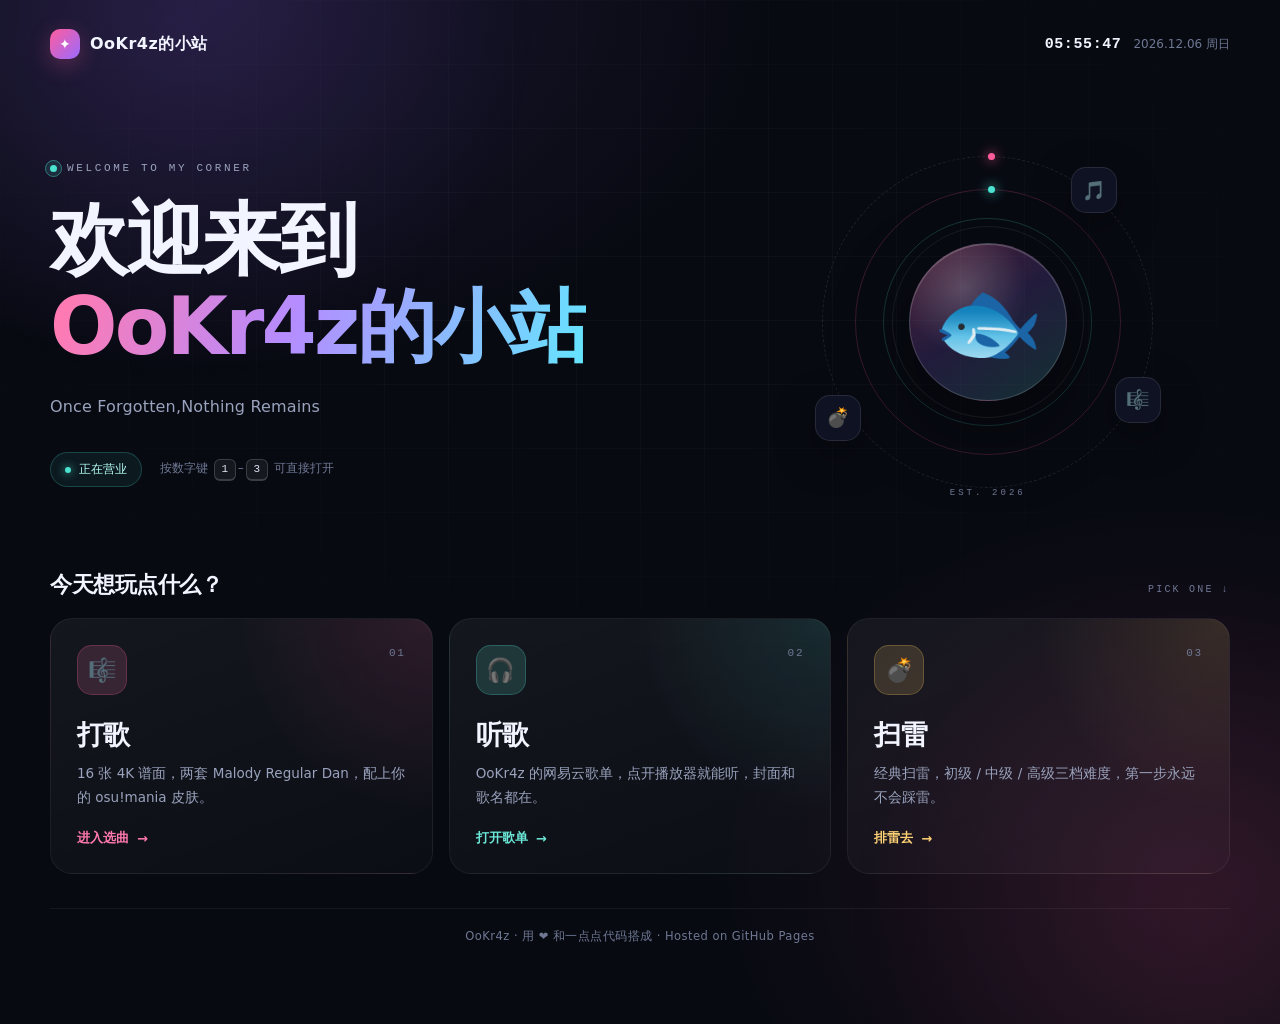
==== commit 8342f762: "Add files via upload" ====
--- a/index.html
+++ b/index.html
@@ -1,397 +1,337 @@
-<!DOCTYPE html>
-<html lang="zh-CN">
-<head>
-  <meta charset="UTF-8">
-  <meta name="viewport" content="width=device-width, initial-scale=1.0, viewport-fit=cover">
-  <meta name="description" content="一个带打歌、听歌、扫雷、B站和便签的个人小站。">
-  <meta name="theme-color" content="#080a12">
-  <title>摸鱼小站</title>
-  <link rel="icon" href="data:image/svg+xml,%3Csvg xmlns='http://www.w3.org/2000/svg' viewBox='0 0 100 100'%3E%3Ctext y='.9em' font-size='90'%3E%F0%9F%90%9F%3C/text%3E%3C/svg%3E">
-  <link rel="stylesheet" href="style.css">
-</head>
-<body>
-  <div class="bg-grid" aria-hidden="true"></div>
-  <div class="bg-glow glow-a" aria-hidden="true"></div>
-  <div class="bg-glow glow-b" aria-hidden="true"></div>
-
-  <header class="topbar">
-    <a class="brand" href="#home" data-home aria-label="回到首页">
-      <span class="brand-mark">✦</span>
-      <span id="brand-name">摸鱼小站</span>
-    </a>
-    <div class="topbar-right">
-      <div class="clock" aria-label="当前时间">
-        <span id="clock-time">--:--:--</span>
-        <span id="clock-date">加载中…</span>
-      </div>
-      <a class="icon-link" id="github-link" href="#" target="_blank" rel="noopener" hidden>GitHub ↗</a>
-    </div>
-  </header>
-
-  <main class="page">
-    <!-- ================= 首页 ================= -->
-    <section class="view home-view" id="view-home">
-      <div class="hero">
-        <div class="hero-copy">
-          <span class="eyebrow"><span class="pulse-dot"></span> WELCOME TO MY CORNER</span>
-          <h1>欢迎来到<br><span class="gradient-text" id="hero-name">摸鱼小站</span></h1>
-          <p class="hero-bio" id="hero-bio">白天认真生活，晚上打歌听歌。这里是我的小小网络角落。</p>
-          <div class="hero-meta">
-            <span class="status-chip"><span class="status-dot"></span> 正在营业</span>
-            <span class="keyboard-hint">按数字键 <kbd>1</kbd>–<kbd>5</kbd> 可直接打开</span>
-          </div>
-        </div>
-
-        <div class="avatar-orbit" aria-hidden="true">
-          <div class="orbit orbit-a"></div>
-          <div class="orbit orbit-b"></div>
-          <div class="orbit orbit-c"></div>
-          <div class="avatar-core" id="avatar-emoji">🐟</div>
-          <span class="float-badge badge-1">🎵</span>
-          <span class="float-badge badge-2">💣</span>
-          <span class="float-badge badge-3">📺</span>
-          <span class="orbit-label">EST. 2026</span>
-        </div>
-      </div>
-
-      <div class="section-heading">
-        <h2>今天想玩点什么？</h2>
-        <span>PICK ONE ↓</span>
-      </div>
-
-      <div class="tool-grid">
-        <button class="tool-card" type="button" data-view="rhythm" style="--accent:#ff5c9d;--accent-2:#9a6bff">
-          <span class="tool-icon">🎼</span>
-          <span class="tool-no">01</span>
-          <span class="tool-title">打歌</span>
-          <span class="tool-desc">Phigros 风格的 4K 节奏小游戏。键盘 <b>D F J K</b>，手机直接点。</span>
-          <span class="tool-enter">开始打歌 <span class="arrow">→</span></span>
-        </button>
-
-        <button class="tool-card" type="button" data-view="music" style="--accent:#4be3d0;--accent-2:#5b9dff">
-          <span class="tool-icon">🎧</span>
-          <span class="tool-no">02</span>
-          <span class="tool-title">听歌</span>
-          <span class="tool-desc">内置一首合成轻音乐，也可以放你电脑里的 MP3，文件不会上传。</span>
-          <span class="tool-enter">打开播放器 <span class="arrow">→</span></span>
-        </button>
-
-        <button class="tool-card" type="button" data-view="minesweeper" style="--accent:#ffc857;--accent-2:#ff7a59">
-          <span class="tool-icon">💣</span>
-          <span class="tool-no">03</span>
-          <span class="tool-title">扫雷</span>
-          <span class="tool-desc">经典扫雷，初级 / 中级 / 高级三档难度，第一步永远不会踩雷。</span>
-          <span class="tool-enter">排雷去 <span class="arrow">→</span></span>
-        </button>
-
-        <button class="tool-card" type="button" data-view="bilibili" style="--accent:#63b3ff;--accent-2:#a78bfa">
-          <span class="tool-icon">📺</span>
-          <span class="tool-no">04</span>
-          <span class="tool-title">看 B 站</span>
-          <span class="tool-desc">粘贴 BV 号或视频链接，直接在站内播放；也支持关键词搜索。</span>
-          <span class="tool-enter">打开电视 <span class="arrow">→</span></span>
-        </button>
-
-        <button class="tool-card" type="button" data-view="notes" style="--accent:#c084fc;--accent-2:#ff8ac4">
-          <span class="tool-icon">📝</span>
-          <span class="tool-no">05</span>
-          <span class="tool-title">随手记</span>
-          <span class="tool-desc">一个安静的小便签，边写边自动保存，下次打开还在。</span>
-          <span class="tool-enter">写点什么 <span class="arrow">→</span></span>
-        </button>
-
-        <article class="quote-card" aria-label="今日句子">
-          <span class="quote-mark">“</span>
-          <p>把喜欢的东西<br>放在一起，<br>就是一个人的宇宙。</p>
-          <span class="quote-sign">— 今日份的摸鱼宣言</span>
-        </article>
-      </div>
-
-      <footer class="site-footer">
-        <span id="footer-text">用 ❤️ 和一点点代码搭成 · Hosted on GitHub Pages</span>
-      </footer>
-    </section>
-
-    <!-- ================= 打歌 ================= -->
-    <section class="view tool-view" id="view-rhythm" hidden>
-      <div class="view-head">
-        <button class="back-btn" type="button" data-home>← 返回首页</button>
-        <div class="view-title-group">
-          <span class="view-kicker">MINI TOOL / 01</span>
-          <h2>打歌</h2>
-        </div>
-        <span class="view-tag pink">Phigros 风格</span>
-      </div>
-
-      <div class="panel rhythm-panel">
-        <div class="rhythm-stage" id="rhythm-stage">
-          <canvas id="rhythm-canvas" aria-label="节奏游戏画面"></canvas>
-
-          <div class="rhythm-hud" aria-live="off">
-            <div class="hud-item"><span>SCORE</span><strong id="rhythm-score">000000</strong></div>
-            <div class="hud-item hud-combo"><span>COMBO</span><strong id="rhythm-combo">0</strong></div>
-            <div class="hud-item hud-right"><span>ACC</span><strong id="rhythm-acc">100.00%</strong></div>
-          </div>
-
-          <div class="rhythm-overlay" id="rhythm-start">
-            <span class="overlay-kicker">4 KEYS · ONE SONG</span>
-            <h3>星尘节奏</h3>
-            <p class="overlay-desc">音符落到判定线时，按下对应的键。<br>电脑用 <b>D F J K</b>，手机点下方四个按键。</p>
-
-            <div class="difficulty-row" id="rhythm-difficulties" role="group" aria-label="选择难度">
-              <button class="diff-btn active" type="button" data-diff="easy">简单<small>放松一下</small></button>
-              <button class="diff-btn" type="button" data-diff="normal">普通<small>有点节奏</small></button>
-              <button class="diff-btn" type="button" data-diff="hard">困难<small>手速挑战</small></button>
-            </div>
-            <p class="best-score" id="rhythm-best">本难度最高分：—</p>
-            <button class="btn primary big" type="button" id="rhythm-start-btn">▶ 开始游戏</button>
-            <p class="overlay-tip">原创同风格小游戏 · 不是 Phigros 本体 · 游戏中按 Esc 可退出</p>
-          </div>
-
-          <div class="rhythm-overlay countdown" id="rhythm-count" hidden>
-            <span id="rhythm-count-text">3</span>
-          </div>
-
-          <div class="rhythm-overlay" id="rhythm-result" hidden>
-            <span class="overlay-kicker">RESULT</span>
-            <div class="result-grade" id="rhythm-grade">S</div>
-            <h3 id="rhythm-result-title">演奏完成！</h3>
-            <div class="result-grid">
-              <div><span>得分</span><strong id="rhythm-result-score">0</strong></div>
-              <div><span>准确率</span><strong id="rhythm-result-acc">0%</strong></div>
-              <div><span>最大连击</span><strong id="rhythm-result-combo">0</strong></div>
-            </div>
-            <p class="result-detail" id="rhythm-result-detail">Perfect 0 · Good 0 · Miss 0</p>
-            <div class="result-actions">
-              <button class="btn primary" type="button" id="rhythm-retry">再来一次</button>
-              <button class="btn ghost" type="button" data-home>返回首页</button>
-            </div>
-          </div>
-
-          <div class="judge-pop" id="judge-pop" aria-hidden="true"></div>
-        </div>
-
-        <div class="lane-pads" id="lane-pads" aria-label="节奏按键">
-          <button type="button" data-lane="0"><kbd>D</kbd><span>左一</span></button>
-          <button type="button" data-lane="1"><kbd>F</kbd><span>左二</span></button>
-          <button type="button" data-lane="2"><kbd>J</kbd><span>右二</span></button>
-          <button type="button" data-lane="3"><kbd>K</kbd><span>右一</span></button>
-        </div>
-        <p class="rhythm-foot">原创 Phigros 风格小游戏，不是 Phigros 本体。判定线附近按下才算命中，Miss 会断连。</p>
-      </div>
-    </section>
-
-    <!-- ================= 听歌 ================= -->
-    <section class="view tool-view" id="view-music" hidden>
-      <div class="view-head">
-        <button class="back-btn" type="button" data-home>← 返回首页</button>
-        <div class="view-title-group">
-          <span class="view-kicker">MINI TOOL / 02</span>
-          <h2>听歌</h2>
-        </div>
-        <span class="view-tag teal">Music Room</span>
-      </div>
-
-      <div class="panel music-panel">
-        <div class="music-top">
-          <div class="music-tabs" role="tablist" aria-label="音乐来源">
-            <button class="tab active" type="button" data-music-tab="demo" role="tab" aria-selected="true">内置轻音乐</button>
-            <button class="tab" type="button" data-music-tab="local" role="tab" aria-selected="false">本地音乐</button>
-          </div>
-          <label class="volume-control">🔊
-            <input type="range" id="music-volume" min="0" max="100" value="65" aria-label="音量">
-          </label>
-        </div>
-
-        <div class="music-pane" id="music-pane-demo">
-          <div class="demo-player">
-            <div class="record-wrap" id="record-wrap">
-              <div class="record"><span>♪</span></div>
-            </div>
-            <div class="demo-info">
-              <span class="now-label"><span class="eq-bars"><i></i><i></i><i></i></span> NOW PLAYING</span>
-              <h3>星尘漫游</h3>
-              <p>内置合成 · 轻音乐 · 循环播放</p>
-              <button class="play-big" type="button" id="demo-toggle" aria-label="播放内置音乐">▶</button>
-            </div>
-          </div>
-          <canvas id="music-visualizer" class="visualizer" aria-hidden="true"></canvas>
-          <p class="music-note">这首曲子是网页现场合成的，不联网也能听。离开这个页面后会继续播放，右下角可以随时暂停。</p>
-        </div>
-
-        <div class="music-pane" id="music-pane-local" hidden>
-          <label class="drop-zone" for="music-files">
-            <span class="drop-icon">📂</span>
-            <strong>选择你电脑里的音乐</strong>
-            <small>支持 MP3 / WAV / M4A 等浏览器能播放的格式 · 文件不会上传到网上</small>
-          </label>
-          <input type="file" id="music-files" accept="audio/*" multiple hidden>
-
-          <div class="playlist-head">
-            <span>播放列表 <b id="playlist-count">0</b></span>
-            <button class="text-btn" type="button" id="playlist-clear">清空列表</button>
-          </div>
-          <ol class="playlist" id="playlist">
-            <li class="playlist-empty">还没有歌曲，点上面的框选几首吧。</li>
-          </ol>
-
-          <div class="local-player">
-            <div class="local-now">
-              <span>正在播放</span>
-              <strong id="local-title">—</strong>
-            </div>
-            <div class="local-controls">
-              <button class="round-btn" type="button" id="local-prev" aria-label="上一首">⏮</button>
-              <button class="play-big" type="button" id="local-toggle" aria-label="播放">▶</button>
-              <button class="round-btn" type="button" id="local-next" aria-label="下一首">⏭</button>
-            </div>
-            <div class="progress-row">
-              <span id="local-current">0:00</span>
-              <input type="range" id="local-progress" min="0" max="1000" value="0" aria-label="播放进度">
-              <span id="local-duration">0:00</span>
-            </div>
-          </div>
-          <audio id="local-audio" preload="metadata"></audio>
-          <p class="music-note">本地音乐只在这个浏览器里播放，不会上传到 GitHub。刷新页面后需要重新选择文件。</p>
-        </div>
-      </div>
-    </section>
-
-    <!-- ================= 扫雷 ================= -->
-    <section class="view tool-view" id="view-minesweeper" hidden>
-      <div class="view-head">
-        <button class="back-btn" type="button" data-home>← 返回首页</button>
-        <div class="view-title-group">
-          <span class="view-kicker">MINI TOOL / 03</span>
-          <h2>扫雷</h2>
-        </div>
-        <span class="view-tag yellow">Classic</span>
-      </div>
-
-      <div class="panel mines-panel">
-        <div class="mines-toolbar">
-          <div class="segmented" id="mines-levels" role="group" aria-label="扫雷难度">
-            <button class="active" type="button" data-level="easy">初级 · 9×9</button>
-            <button type="button" data-level="medium">中级 · 16×16</button>
-            <button type="button" data-level="hard">高级 · 16×30</button>
-          </div>
-          <div class="mines-stats">
-            <div class="stat"><span>剩余雷</span><strong id="mines-left">10</strong></div>
-            <div class="stat"><span>时间</span><strong id="mines-timer">000</strong></div>
-            <button class="btn ghost small" type="button" id="mines-flag-mode">🚩 插旗模式：关</button>
-            <button class="btn primary small" type="button" id="mines-restart">↻ 重开</button>
-          </div>
-        </div>
-        <p class="mines-status" id="mines-status">左键翻开，右键插旗；手机可以开启插旗模式。第一步永远不会踩雷。</p>
-
-        <div class="board-stage">
-          <div class="mines-board-wrap">
-            <div class="mines-board" id="mines-board" role="grid" aria-label="扫雷棋盘"></div>
-          </div>
-          <div class="mines-overlay" id="mines-overlay" hidden>
-            <span class="mines-emoji" id="mines-overlay-emoji">🎉</span>
-            <h3 id="mines-overlay-title">通关！</h3>
-            <p id="mines-overlay-desc">用时 0 秒</p>
-            <button class="btn primary" type="button" id="mines-again">再来一局</button>
-          </div>
-        </div>
-
-        <div class="mines-legend">
-          <span><i class="legend-dot flag"></i> 右键 / 长按 = 插旗</span>
-          <span><i class="legend-dot mine"></i> 点开所有安全格子就赢</span>
-        </div>
-      </div>
-    </section>
-
-    <!-- ================= 看 B 站 ================= -->
-    <section class="view tool-view" id="view-bilibili" hidden>
-      <div class="view-head">
-        <button class="back-btn" type="button" data-home>← 返回首页</button>
-        <div class="view-title-group">
-          <span class="view-kicker">MINI TOOL / 04</span>
-          <h2>看 B 站</h2>
-        </div>
-        <span class="view-tag blue">Bilibili</span>
-      </div>
-
-      <div class="panel bili-panel">
-        <div class="bili-search">
-          <input type="text" id="bili-input" placeholder="粘贴 BV 号 / 视频链接，或输入关键词" autocomplete="off" spellcheck="false">
-          <button class="btn primary" type="button" id="bili-go">播放 / 搜索</button>
-        </div>
-        <p class="bili-msg" id="bili-msg">在 B 站视频地址栏复制链接，或直接输入 BV 号，就能在这里看。</p>
-
-        <div class="bili-quick" aria-label="B 站快捷入口">
-          <a href="https://www.bilibili.com" target="_blank" rel="noopener">🏠 首页</a>
-          <a href="https://www.bilibili.com/v/popular/all" target="_blank" rel="noopener">🔥 热门</a>
-          <a href="https://www.bilibili.com/anime" target="_blank" rel="noopener">📺 番剧</a>
-          <a href="https://www.bilibili.com/v/game" target="_blank" rel="noopener">🎮 游戏</a>
-          <a href="https://www.bilibili.com/v/music" target="_blank" rel="noopener">🎵 音乐</a>
-        </div>
-
-        <div class="bili-frame-wrap" id="bili-frame-wrap">
-          <div class="bili-empty" id="bili-empty">
-            <span class="tv-emoji">📺</span>
-            <h3>这里是一台小电视</h3>
-            <p>粘贴一个 BV 号或视频链接，<br>就可以直接在这里播放。</p>
-            <span class="bili-tip">有些视频被 UP 主设置为“禁止嵌入”，这里会放不出来，点“去 B 站打开”就好。</span>
-          </div>
-          <iframe id="bili-player" title="B 站视频播放器" allow="autoplay; fullscreen; picture-in-picture" allowfullscreen hidden></iframe>
-        </div>
-
-        <div class="bili-actions">
-          <button class="btn ghost small" type="button" id="bili-open" disabled>去 B 站打开 ↗</button>
-          <span class="bili-disclaimer">视频版权归原作者所有，本站仅使用 B 站官方播放器。</span>
-        </div>
-      </div>
-    </section>
-
-    <!-- ================= 便签 ================= -->
-    <section class="view tool-view" id="view-notes" hidden>
-      <div class="view-head">
-        <button class="back-btn" type="button" data-home>← 返回首页</button>
-        <div class="view-title-group">
-          <span class="view-kicker">MINI TOOL / 05</span>
-          <h2>随手记</h2>
-        </div>
-        <span class="view-tag purple">Local only</span>
-      </div>
-
-      <div class="panel note-panel">
-        <div class="note-head">
-          <div>
-            <h3>今天想记点什么？</h3>
-            <p>边写边自动保存，只存在你自己的浏览器里。</p>
-          </div>
-          <span class="save-state" id="note-status">已保存</span>
-        </div>
-        <textarea id="note-input" maxlength="2000" placeholder="比如：&#10;· 今晚要早点睡&#10;· 周末去试试新的奶茶店&#10;· 这首歌真好听，记得搜一下…" spellcheck="false"></textarea>
-        <div class="note-foot">
-          <span id="note-count">0 / 2000</span>
-          <button class="btn ghost small" type="button" id="note-clear">清空便签</button>
-        </div>
-        <p class="music-note">小提醒：便签保存在浏览器的 localStorage 里，换电脑、换浏览器或清除浏览器数据后会看不到。</p>
-      </div>
-    </section>
-  </main>
-
-  <!-- 全局迷你播放条 -->
-  <div class="mini-player" id="mini-player" hidden>
-    <span class="mini-eq" aria-hidden="true"><i></i><i></i><i></i></span>
-    <div class="mini-text">
-      <span id="mini-label">正在播放</span>
-      <strong id="mini-title">—</strong>
-    </div>
-    <button class="mini-btn" type="button" id="mini-toggle" aria-label="暂停或继续">⏸</button>
-    <button class="mini-btn close" type="button" id="mini-close" aria-label="停止播放">✕</button>
-  </div>
-
-  <div class="toast" id="toast" role="status" aria-live="polite" hidden></div>
-
-  <script src="config.js"></script>
-  <script src="rhythm.js" defer></script>
-  <script src="music.js" defer></script>
-  <script src="minesweeper.js" defer></script>
-  <script src="app.js" defer></script>
-</body>
-</html>
+<!DOCTYPE html>
+<html lang="zh-CN">
+<head>
+  <meta charset="UTF-8">
+  <meta name="viewport" content="width=device-width, initial-scale=1.0, viewport-fit=cover">
+  <meta name="description" content="OoKr4z 的个人小站：4K 打歌、网易云歌单、扫雷。">
+  <meta name="theme-color" content="#080a12">
+  <title>OoKr4z的小站</title>
+  <link rel="icon" href="data:image/svg+xml,%3Csvg xmlns='http://www.w3.org/2000/svg' viewBox='0 0 100 100'%3E%3Ctext y='.9em' font-size='90'%3E%F0%9F%90%9F%3C/text%3E%3C/svg%3E">
+  <link rel="stylesheet" href="style.css">
+</head>
+<body>
+  <div class="bg-grid" aria-hidden="true"></div>
+  <div class="bg-glow glow-a" aria-hidden="true"></div>
+  <div class="bg-glow glow-b" aria-hidden="true"></div>
+
+  <header class="topbar">
+    <a class="brand" href="#home" data-home aria-label="回到首页">
+      <span class="brand-mark">✦</span>
+      <span id="brand-name">OoKr4z的小站</span>
+    </a>
+    <div class="topbar-right">
+      <div class="clock" aria-label="当前时间">
+        <span id="clock-time">--:--:--</span>
+        <span id="clock-date">加载中…</span>
+      </div>
+      <a class="icon-link" id="github-link" href="#" target="_blank" rel="noopener" hidden>GitHub ↗</a>
+    </div>
+  </header>
+
+  <main class="page">
+    <!-- ================= 首页 ================= -->
+    <section class="view home-view" id="view-home">
+      <div class="hero">
+        <div class="hero-copy">
+          <span class="eyebrow"><span class="pulse-dot"></span> WELCOME TO MY CORNER</span>
+          <h1>欢迎来到<br><span class="gradient-text" id="hero-name">OoKr4z的小站</span></h1>
+          <p class="hero-bio" id="hero-bio">Once Forgotten,Nothing Remains</p>
+          <div class="hero-meta">
+            <span class="status-chip"><span class="status-dot"></span> 正在营业</span>
+            <span class="keyboard-hint">按数字键 <kbd>1</kbd>–<kbd>3</kbd> 可直接打开</span>
+          </div>
+        </div>
+
+        <div class="avatar-orbit" aria-hidden="true">
+          <div class="orbit orbit-a"></div>
+          <div class="orbit orbit-b"></div>
+          <div class="orbit orbit-c"></div>
+          <div class="avatar-core" id="avatar-emoji">🐟</div>
+          <span class="float-badge badge-1">🎵</span>
+          <span class="float-badge badge-2">💣</span>
+          <span class="float-badge badge-3">🎼</span>
+          <span class="orbit-label">EST. 2026</span>
+        </div>
+      </div>
+
+      <div class="section-heading">
+        <h2>今天想玩点什么？</h2>
+        <span>PICK ONE ↓</span>
+      </div>
+
+      <div class="tool-grid">
+        <button class="tool-card" type="button" data-view="rhythm" style="--accent:#ff5c9d;--accent-2:#9a6bff">
+          <span class="tool-icon">🎼</span>
+          <span class="tool-no">01</span>
+          <span class="tool-title">打歌</span>
+          <span class="tool-desc">16 张 4K 谱面，两套 Malody Regular Dan，配上你的 osu!mania 皮肤。</span>
+          <span class="tool-enter">进入选曲 <span class="arrow">→</span></span>
+        </button>
+
+        <button class="tool-card" type="button" data-view="music" style="--accent:#4be3d0;--accent-2:#5b9dff">
+          <span class="tool-icon">🎧</span>
+          <span class="tool-no">02</span>
+          <span class="tool-title">听歌</span>
+          <span class="tool-desc">OoKr4z 的网易云歌单，点开播放器就能听，封面和歌名都在。</span>
+          <span class="tool-enter">打开歌单 <span class="arrow">→</span></span>
+        </button>
+
+        <button class="tool-card" type="button" data-view="minesweeper" style="--accent:#ffc857;--accent-2:#ff7a59">
+          <span class="tool-icon">💣</span>
+          <span class="tool-no">03</span>
+          <span class="tool-title">扫雷</span>
+          <span class="tool-desc">经典扫雷，初级 / 中级 / 高级三档难度，第一步永远不会踩雷。</span>
+          <span class="tool-enter">排雷去 <span class="arrow">→</span></span>
+        </button>
+      </div>
+
+      <footer class="site-footer">
+        <span id="footer-text">用 ❤️ 和一点点代码搭成 · Hosted on GitHub Pages</span>
+      </footer>
+    </section>
+
+    <!-- ================= 打歌 ================= -->
+    <section class="view tool-view" id="view-rhythm" hidden>
+      <div class="view-head">
+        <button class="back-btn" type="button" data-home>← 返回首页</button>
+        <div class="view-title-group">
+          <span class="view-kicker">MINI TOOL / 01</span>
+          <h2>打歌</h2>
+        </div>
+        <span class="view-tag pink">4K MANIA</span>
+      </div>
+
+      <!-- 选曲 -->
+      <div class="rhythm-select" id="rhythm-select">
+        <div class="select-head">
+          <div>
+            <span class="eyebrow">SELECT A CHART</span>
+            <h3>选择一张谱面</h3>
+            <p>Malody 4K Regular Dan v3 · Jack / Stream<br>谱面来自你提供的两个 .osz，歌曲版权归原作者。</p>
+          </div>
+          <div class="pack-tabs" id="pack-tabs" role="tablist" aria-label="选择谱面包">
+            <button type="button" class="active" data-pack="jack" role="tab" aria-selected="true">
+              <span>JACK</span><small>叠键</small>
+            </button>
+            <button type="button" data-pack="stream" role="tab" aria-selected="false">
+              <span>STREAM</span><small>连打</small>
+            </button>
+          </div>
+        </div>
+
+        <div class="pack-strip" id="pack-strip">
+          <div class="pack-strip-copy">
+            <span class="pack-label" id="pack-label">JACK</span>
+            <h4 id="pack-title">叠键特化</h4>
+            <p id="pack-desc">密集的叠键与 Jack，考验手指的独立性。</p>
+          </div>
+          <div class="pack-strip-stats">
+            <span><b id="pack-count">8</b> 张谱面</span>
+            <span>Reg-3 → Reg-10</span>
+            <span>4 Keys</span>
+          </div>
+          <img class="pack-mascot" src="skin-mascot.webp" alt="" loading="lazy" decoding="async">
+        </div>
+
+        <div class="chart-grid" id="chart-grid"></div>
+        <p class="select-credit">Skin: OoKr4z&nbsp;&nbsp;·&nbsp;&nbsp;Charts: Malody 4K Regular Dan v3&nbsp;&nbsp;·&nbsp;&nbsp;只保留可玩的谱面，已移除占位谱面</p>
+      </div>
+
+      <!-- 谱面详情 -->
+      <div class="rhythm-detail" id="rhythm-detail" hidden>
+        <img class="detail-bg" id="detail-bg" alt="" aria-hidden="true">
+        <div class="detail-inner">
+          <button class="back-btn detail-back" type="button" id="detail-back">← 返回选曲</button>
+          <div class="detail-main">
+            <div class="detail-cover-wrap">
+              <img id="detail-cover" class="detail-cover" alt="">
+              <span class="detail-level" id="detail-level">Reg-3</span>
+            </div>
+            <div class="detail-copy">
+              <span class="eyebrow" id="detail-pack">JACK / REGULAR DAN V3</span>
+              <h3 id="detail-title">—</h3>
+              <p class="detail-artist" id="detail-artist">—</p>
+              <div class="detail-meta">
+                <span>BPM <b id="detail-bpm">—</b></span>
+                <span>音符 <b id="detail-notes">—</b></span>
+                <span>长条 <b id="detail-ln">—</b></span>
+                <span>谱师 <b id="detail-mapper">—</b></span>
+                <span>时长 <b id="detail-length">—</b></span>
+              </div>
+
+              <div class="speed-row">
+                <span class="speed-label">音符速度</span>
+                <div class="speed-options" id="speed-options" role="group" aria-label="音符速度">
+                  <button type="button" data-speed="0.85">慢</button>
+                  <button type="button" data-speed="1" class="active">标准</button>
+                  <button type="button" data-speed="1.15">快</button>
+                  <button type="button" data-speed="1.3">极快</button>
+                </div>
+                <span class="best-score" id="detail-best">最高分：—</span>
+              </div>
+
+              <button class="btn primary big start-chart-btn" type="button" id="detail-start">▶ 开始打歌</button>
+              <p class="detail-note">电脑按 <b>D F J K</b> 或方向键；手机点下方四个按键。<br>长条需要按住，直到尾巴结束。</p>
+            </div>
+          </div>
+        </div>
+      </div>
+
+      <!-- 游玩 -->
+      <div class="rhythm-play" id="rhythm-play" hidden>
+        <div class="play-top">
+          <button class="back-btn" type="button" id="play-exit">← 退出</button>
+          <div class="play-song">
+            <strong id="play-title">—</strong>
+            <span id="play-sub">—</span>
+          </div>
+          <div class="play-progress">
+            <span id="play-time">0:00</span>
+            <div class="play-bar"><i id="play-fill"></i></div>
+            <span id="play-duration">0:00</span>
+          </div>
+        </div>
+
+        <div class="rhythm-stage" id="rhythm-stage">
+          <canvas id="rhythm-canvas" aria-label="4K 节奏游戏画面"></canvas>
+
+          <div class="rhythm-hud" aria-live="off">
+            <div class="hud-item"><span>SCORE</span><strong id="rhythm-score">0000000</strong></div>
+            <div class="hud-item hud-combo"><span>COMBO</span><strong id="rhythm-combo">0</strong></div>
+            <div class="hud-item hud-right"><span>ACC</span><strong id="rhythm-acc">100.00%</strong></div>
+          </div>
+
+          <div class="rhythm-overlay" id="rhythm-loading" hidden>
+            <span class="loading-ring"></span>
+            <p id="loading-text">正在加载谱面与音频…</p>
+          </div>
+
+          <div class="rhythm-overlay countdown" id="rhythm-count" hidden>
+            <span id="rhythm-count-text">3</span>
+          </div>
+
+          <div class="rhythm-overlay" id="rhythm-result" hidden>
+            <span class="overlay-kicker">RESULT</span>
+            <div class="result-grade" id="rhythm-grade">S</div>
+            <h3 id="rhythm-result-title">演奏完成！</h3>
+            <div class="result-grid">
+              <div><span>得分</span><strong id="rhythm-result-score">0</strong></div>
+              <div><span>准确率</span><strong id="rhythm-result-acc">0%</strong></div>
+              <div><span>最大连击</span><strong id="rhythm-result-combo">0</strong></div>
+            </div>
+            <p class="result-detail" id="rhythm-result-detail">Perfect 0 · Great 0 · Good 0 · Bad 0 · Miss 0</p>
+            <div class="result-actions">
+              <button class="btn primary" type="button" id="rhythm-retry">再来一次</button>
+              <button class="btn ghost" type="button" id="rhythm-result-back">返回选曲</button>
+            </div>
+          </div>
+
+          <div class="judge-pop" id="judge-pop" aria-hidden="true"></div>
+        </div>
+
+        <div class="lane-pads" id="lane-pads" aria-label="节奏按键">
+          <button type="button" data-lane="0"><kbd>D</kbd><span>左一</span></button>
+          <button type="button" data-lane="1"><kbd>F</kbd><span>左二</span></button>
+          <button type="button" data-lane="2"><kbd>J</kbd><span>右二</span></button>
+          <button type="button" data-lane="3"><kbd>K</kbd><span>右一</span></button>
+        </div>
+        <p class="rhythm-foot">Skin: OoKr4z · 长条要按住 · 按 Esc 退出 · 建议戴耳机</p>
+      </div>
+    </section>
+
+    <!-- ================= 听歌 ================= -->
+    <section class="view tool-view" id="view-music" hidden>
+      <div class="view-head">
+        <button class="back-btn" type="button" data-home>← 返回首页</button>
+        <div class="view-title-group">
+          <span class="view-kicker">MINI TOOL / 02</span>
+          <h2>听歌</h2>
+        </div>
+        <span class="view-tag teal">NETEASE</span>
+      </div>
+
+      <div class="panel netease-panel">
+        <div class="netease-hero">
+          <div class="netease-badge" aria-hidden="true">☁️</div>
+          <div class="netease-copy">
+            <span class="eyebrow">NETEASE CLOUD MUSIC</span>
+            <h3>OoKr4z 的歌单</h3>
+            <p>点播放器里的歌就能听。封面、歌名和播放控制都由网易云官方提供。</p>
+          </div>
+          <a class="btn ghost netease-link" href="https://music.163.com/playlist?id=12374407187" target="_blank" rel="noopener">在网易云打开 ↗</a>
+        </div>
+
+        <div class="netease-player-wrap">
+          <div class="netease-loading" id="netease-loading">
+            <span class="loading-ring"></span>
+            <p>正在加载网易云播放器…</p>
+          </div>
+          <iframe
+            id="netease-player"
+            title="OoKr4z 的网易云歌单"
+            allow="autoplay; encrypted-media"
+            referrerpolicy="no-referrer-when-downgrade"
+            loading="lazy"></iframe>
+        </div>
+
+        <p class="netease-note">播放器来自网易云音乐官方外链。部分歌曲可能因为版权或会员限制无法播放；如果加载失败，点右上角「在网易云打开」。离开本页后播放器可能会继续播放，回来可以继续控制。</p>
+      </div>
+    </section>
+
+    <!-- ================= 扫雷 ================= -->
+    <section class="view tool-view" id="view-minesweeper" hidden>
+      <div class="view-head">
+        <button class="back-btn" type="button" data-home>← 返回首页</button>
+        <div class="view-title-group">
+          <span class="view-kicker">MINI TOOL / 03</span>
+          <h2>扫雷</h2>
+        </div>
+        <span class="view-tag yellow">Classic</span>
+      </div>
+
+      <div class="panel mines-panel">
+        <div class="mines-toolbar">
+          <div class="segmented" id="mines-levels" role="group" aria-label="扫雷难度">
+            <button class="active" type="button" data-level="easy">初级 · 9×9</button>
+            <button type="button" data-level="medium">中级 · 16×16</button>
+            <button type="button" data-level="hard">高级 · 16×30</button>
+          </div>
+          <div class="mines-stats">
+            <div class="stat"><span>剩余雷</span><strong id="mines-left">10</strong></div>
+            <div class="stat"><span>时间</span><strong id="mines-timer">000</strong></div>
+            <button class="btn ghost small" type="button" id="mines-flag-mode">🚩 插旗模式：关</button>
+            <button class="btn primary small" type="button" id="mines-restart">↻ 重开</button>
+          </div>
+        </div>
+        <p class="mines-status" id="mines-status">左键翻开，右键插旗；手机可以开启插旗模式。第一步永远不会踩雷。</p>
+
+        <div class="board-stage">
+          <div class="mines-board-wrap">
+            <div class="mines-board" id="mines-board" role="grid" aria-label="扫雷棋盘"></div>
+          </div>
+          <div class="mines-overlay" id="mines-overlay" hidden>
+            <span class="mines-emoji" id="mines-overlay-emoji">🎉</span>
+            <h3 id="mines-overlay-title">通关！</h3>
+            <p id="mines-overlay-desc">用时 0 秒</p>
+            <button class="btn primary" type="button" id="mines-again">再来一局</button>
+          </div>
+        </div>
+
+        <div class="mines-legend">
+          <span><i class="legend-dot flag"></i> 右键 / 长按 = 插旗</span>
+          <span><i class="legend-dot mine"></i> 点开所有安全格子就赢</span>
+        </div>
+      </div>
+    </section>
+  </main>
+
+  <div class="toast" id="toast" role="status" aria-live="polite" hidden></div>
+
+  <script src="config.js"></script>
+  <script src="songs-data.js" defer></script>
+  <script src="rhythm.js" defer></script>
+  <script src="music.js" defer></script>
+  <script src="minesweeper.js" defer></script>
+  <script src="app.js" defer></script>
+</body>
+</html>
--- a/style.css
+++ b/style.css
@@ -1,12 +1,11 @@
 /* =========================================================
-   摸鱼小站 · 样式表
-   想换主题色，改下面 :root 里的几个颜色就行。
+   OoKr4z 的小站
+   想换主题色，改 :root 里的 --pink / --purple / --teal 即可。
    ========================================================= */
 :root {
   --bg: #080a12;
-  --bg-deep: #05060b;
-  --panel: rgba(255, 255, 255, 0.045);
-  --panel-strong: rgba(255, 255, 255, 0.07);
+  --panel: rgba(15, 18, 32, 0.86);
+  --panel-soft: rgba(255, 255, 255, 0.04);
   --line: rgba(255, 255, 255, 0.1);
   --line-soft: rgba(255, 255, 255, 0.06);
   --text: #f2f4ff;
@@ -23,14 +22,16 @@
 }
 
 * { box-sizing: border-box; }
-
 html { scroll-behavior: smooth; }
 
 body {
   margin: 0;
   min-height: 100vh;
   overflow-x: hidden;
-  background: var(--bg);
+  background:
+    radial-gradient(ellipse 70% 60% at 18% 0%, rgba(154, 107, 255, 0.13), transparent 60%),
+    radial-gradient(ellipse 55% 55% at 92% 85%, rgba(255, 92, 157, 0.1), transparent 65%),
+    var(--bg);
   color: var(--text);
   font-family: var(--font);
   -webkit-font-smoothing: antialiased;
@@ -38,17 +39,11 @@
 }
 
 [hidden] { display: none !important; }
-
 ::selection { background: rgba(255, 92, 157, 0.35); color: #fff; }
-
 button, input, textarea { font: inherit; }
 button { color: inherit; }
 a { color: inherit; }
-
-:focus-visible {
-  outline: 2px solid var(--pink);
-  outline-offset: 3px;
-}
+:focus-visible { outline: 2px solid var(--pink); outline-offset: 3px; }
 
 /* ---------- 背景 ---------- */
 .bg-grid {
@@ -56,34 +51,24 @@
   inset: 0;
   z-index: -3;
   background-image:
-    linear-gradient(rgba(255, 255, 255, 0.032) 1px, transparent 1px),
-    linear-gradient(90deg, rgba(255, 255, 255, 0.032) 1px, transparent 1px);
+    linear-gradient(rgba(255, 255, 255, 0.028) 1px, transparent 1px),
+    linear-gradient(90deg, rgba(255, 255, 255, 0.028) 1px, transparent 1px);
   background-size: 64px 64px;
   -webkit-mask-image: radial-gradient(ellipse 80% 65% at 50% 30%, #000 20%, transparent 78%);
   mask-image: radial-gradient(ellipse 80% 65% at 50% 30%, #000 20%, transparent 78%);
   pointer-events: none;
 }
-
 .bg-glow {
   position: fixed;
   z-index: -2;
-  width: 55vw;
-  height: 55vw;
+  width: 60vw;
+  height: 60vw;
   border-radius: 50%;
-  filter: blur(120px);
-  opacity: 0.5;
   pointer-events: none;
-}
-.glow-a {
-  top: -22vw;
-  left: -12vw;
-  background: radial-gradient(circle, rgba(154, 107, 255, 0.45), transparent 65%);
-}
-.glow-b {
-  right: -18vw;
-  bottom: -28vw;
-  background: radial-gradient(circle, rgba(255, 92, 157, 0.32), transparent 65%);
-}
+  opacity: 0.55;
+}
+.glow-a { top: -28vw; left: -16vw; background: radial-gradient(circle, rgba(154, 107, 255, 0.2), transparent 66%); }
+.glow-b { right: -24vw; bottom: -32vw; background: radial-gradient(circle, rgba(255, 92, 157, 0.14), transparent 66%); }
 
 /* ---------- 顶栏 ---------- */
 .topbar {
@@ -97,16 +82,7 @@
   position: relative;
   z-index: 20;
 }
-
-.brand {
-  display: inline-flex;
-  align-items: center;
-  gap: 10px;
-  text-decoration: none;
-  font-weight: 800;
-  letter-spacing: 0.04em;
-  font-size: 16px;
-}
+.brand { display: inline-flex; align-items: center; gap: 10px; text-decoration: none; font-weight: 800; letter-spacing: 0.03em; font-size: 16px; }
 .brand-mark {
   display: grid;
   place-items: center;
@@ -116,25 +92,12 @@
   background: linear-gradient(135deg, var(--pink), var(--purple));
   color: #fff;
   font-size: 14px;
-  box-shadow: 0 6px 24px rgba(255, 92, 157, 0.35);
-}
-
+  box-shadow: 0 6px 22px rgba(255, 92, 157, 0.28);
+}
 .topbar-right { display: flex; align-items: center; gap: 18px; }
-
-.clock {
-  display: flex;
-  align-items: baseline;
-  gap: 12px;
-  font-variant-numeric: tabular-nums;
-}
-#clock-time {
-  font-family: var(--mono);
-  font-size: 15px;
-  font-weight: 600;
-  letter-spacing: 0.04em;
-}
+.clock { display: flex; align-items: baseline; gap: 12px; font-variant-numeric: tabular-nums; }
+#clock-time { font-family: var(--mono); font-size: 15px; font-weight: 600; letter-spacing: 0.04em; }
 #clock-date { color: var(--muted-2); font-size: 12px; }
-
 .icon-link {
   text-decoration: none;
   font-size: 13px;
@@ -145,24 +108,18 @@
   transition: 0.2s ease;
   white-space: nowrap;
 }
-.icon-link:hover { color: var(--text); border-color: rgba(255, 255, 255, 0.25); background: var(--panel); }
-
-/* ---------- 页面容器 ---------- */
-.page {
-  width: min(1180px, calc(100% - 48px));
-  margin: 0 auto;
-  padding-bottom: 80px;
-}
-
-.view { animation: viewIn 0.45s cubic-bezier(0.2, 0.7, 0.2, 1) both; }
+.icon-link:hover { color: var(--text); border-color: rgba(255, 255, 255, 0.25); background: var(--panel-soft); }
+
+/* ---------- 页面 ---------- */
+.page { width: min(1180px, calc(100% - 48px)); margin: 0 auto; padding-bottom: 80px; }
+.view { animation: viewIn 0.35s cubic-bezier(0.2, 0.7, 0.2, 1) both; }
 @keyframes viewIn {
-  from { opacity: 0; transform: translateY(14px); }
+  from { opacity: 0; transform: translateY(10px); }
   to { opacity: 1; transform: translateY(0); }
 }
 
-/* ---------- 首页 Hero ---------- */
+/* ---------- 首页 ---------- */
 .home-view { padding-top: 38px; }
-
 .hero {
   display: grid;
   grid-template-columns: minmax(0, 1.15fr) minmax(300px, 0.85fr);
@@ -171,7 +128,6 @@
   min-height: 420px;
   padding-bottom: 28px;
 }
-
 .eyebrow {
   display: inline-flex;
   align-items: center;
@@ -179,17 +135,10 @@
   color: var(--muted);
   font-family: var(--mono);
   font-size: 11px;
-  letter-spacing: 0.26em;
+  letter-spacing: 0.24em;
   text-transform: uppercase;
 }
-.pulse-dot {
-  position: relative;
-  width: 7px;
-  height: 7px;
-  border-radius: 50%;
-  background: var(--teal);
-  box-shadow: 0 0 0 4px rgba(75, 227, 208, 0.12);
-}
+.pulse-dot { position: relative; width: 7px; height: 7px; border-radius: 50%; background: var(--teal); box-shadow: 0 0 0 4px rgba(75, 227, 208, 0.12); }
 .pulse-dot::after {
   content: "";
   position: absolute;
@@ -202,11 +151,10 @@
   0% { transform: scale(0.6); opacity: 1; }
   100% { transform: scale(1.7); opacity: 0; }
 }
-
 .hero h1 {
   margin: 20px 0 22px;
-  font-size: clamp(50px, 6.6vw, 84px);
-  line-height: 1.08;
+  font-size: clamp(48px, 6.2vw, 80px);
+  line-height: 1.1;
   letter-spacing: -0.035em;
   font-weight: 800;
 }
@@ -215,24 +163,9 @@
   -webkit-background-clip: text;
   background-clip: text;
   color: transparent;
-  filter: drop-shadow(0 8px 32px rgba(154, 107, 255, 0.22));
-}
-
-.hero-bio {
-  max-width: 540px;
-  margin: 0;
-  color: var(--muted);
-  font-size: 16px;
-  line-height: 1.9;
-}
-
-.hero-meta {
-  display: flex;
-  align-items: center;
-  flex-wrap: wrap;
-  gap: 18px;
-  margin-top: 30px;
-}
+}
+.hero-bio { max-width: 560px; margin: 0; color: var(--muted); font-size: 16px; line-height: 1.9; letter-spacing: 0.01em; }
+.hero-meta { display: flex; align-items: center; flex-wrap: wrap; gap: 18px; margin-top: 30px; }
 .status-chip {
   display: inline-flex;
   align-items: center;
@@ -244,13 +177,7 @@
   color: #b6fff4;
   font-size: 12px;
 }
-.status-dot {
-  width: 6px;
-  height: 6px;
-  border-radius: 50%;
-  background: var(--teal);
-  box-shadow: 0 0 10px var(--teal);
-}
+.status-dot { width: 6px; height: 6px; border-radius: 50%; background: var(--teal); box-shadow: 0 0 10px var(--teal); }
 .keyboard-hint { color: var(--muted-2); font-size: 12px; }
 kbd {
   display: inline-grid;
@@ -269,24 +196,13 @@
   line-height: 1;
 }
 
-/* ---------- 头像轨道 ---------- */
-.avatar-orbit {
-  position: relative;
-  width: min(360px, 100%);
-  aspect-ratio: 1;
-  justify-self: center;
-}
-.orbit {
-  position: absolute;
-  border-radius: 50%;
-  border: 1px solid rgba(255, 255, 255, 0.1);
-  pointer-events: none;
-}
+/* ---------- 头像 ---------- */
+.avatar-orbit { position: relative; width: min(360px, 100%); aspect-ratio: 1; justify-self: center; }
+.orbit { position: absolute; border-radius: 50%; border: 1px solid rgba(255, 255, 255, 0.1); pointer-events: none; }
 .orbit-a { inset: 4%; border-style: dashed; animation: spin 42s linear infinite; }
 .orbit-b { inset: 13%; border-color: rgba(255, 92, 157, 0.2); animation: spin 30s linear infinite reverse; }
 .orbit-c { inset: 21%; border-color: rgba(75, 227, 208, 0.2); animation: spin 24s linear infinite; }
-.orbit-a::before,
-.orbit-b::before {
+.orbit-a::before, .orbit-b::before {
   content: "";
   position: absolute;
   top: -4px;
@@ -299,7 +215,6 @@
 }
 .orbit-b::before { background: var(--teal); box-shadow: 0 0 12px var(--teal); }
 @keyframes spin { to { transform: rotate(360deg); } }
-
 .avatar-core {
   position: absolute;
   inset: 28%;
@@ -311,21 +226,10 @@
     radial-gradient(circle at 34% 28%, rgba(255, 255, 255, 0.2), transparent 42%),
     linear-gradient(145deg, rgba(255, 92, 157, 0.28), rgba(154, 107, 255, 0.18) 48%, rgba(75, 227, 208, 0.18));
   border: 1px solid rgba(255, 255, 255, 0.16);
-  box-shadow:
-    inset 0 1px 0 rgba(255, 255, 255, 0.2),
-    0 30px 80px rgba(0, 0, 0, 0.45),
-    0 0 60px rgba(154, 107, 255, 0.18);
-  backdrop-filter: blur(6px);
+  box-shadow: inset 0 1px 0 rgba(255, 255, 255, 0.2), 0 30px 80px rgba(0, 0, 0, 0.45);
   user-select: none;
 }
-.avatar-core::after {
-  content: "";
-  position: absolute;
-  inset: -18px;
-  border-radius: 50%;
-  border: 1px solid rgba(255, 255, 255, 0.07);
-}
-
+.avatar-core::after { content: ""; position: absolute; inset: -18px; border-radius: 50%; border: 1px solid rgba(255, 255, 255, 0.07); }
 .float-badge {
   position: absolute;
   display: grid;
@@ -333,12 +237,11 @@
   width: 46px;
   height: 46px;
   border-radius: 15px;
-  background: rgba(16, 20, 36, 0.9);
+  background: rgba(16, 20, 36, 0.92);
   border: 1px solid var(--line);
   box-shadow: 0 14px 40px rgba(0, 0, 0, 0.4);
   font-size: 19px;
   animation: floaty 5s ease-in-out infinite;
-  backdrop-filter: blur(10px);
 }
 .badge-1 { top: 7%; right: 14%; animation-delay: -0.8s; }
 .badge-2 { bottom: 17%; left: 2%; animation-delay: -2.4s; }
@@ -359,35 +262,18 @@
   white-space: nowrap;
 }
 
-/* ---------- 区块标题 ---------- */
-.section-heading {
-  display: flex;
-  align-items: baseline;
-  justify-content: space-between;
-  gap: 20px;
-  margin: 24px 0 18px;
-}
+/* ---------- 区块 / 卡片 ---------- */
+.section-heading { display: flex; align-items: baseline; justify-content: space-between; gap: 20px; margin: 24px 0 18px; }
 .section-heading h2 { margin: 0; font-size: 22px; letter-spacing: -0.02em; }
-.section-heading span {
-  color: var(--muted-2);
-  font-family: var(--mono);
-  font-size: 10px;
-  letter-spacing: 0.22em;
-}
-
-/* ---------- 功能卡片 ---------- */
-.tool-grid {
-  display: grid;
-  grid-template-columns: repeat(3, minmax(0, 1fr));
-  gap: 16px;
-}
-
+.section-heading span { color: var(--muted-2); font-family: var(--mono); font-size: 10px; letter-spacing: 0.22em; }
+
+.tool-grid { display: grid; grid-template-columns: repeat(3, minmax(0, 1fr)); gap: 16px; }
 .tool-card {
   position: relative;
   display: flex;
   flex-direction: column;
   align-items: flex-start;
-  min-height: 238px;
+  min-height: 250px;
   padding: 26px;
   border-radius: var(--radius);
   border: 1px solid var(--line-soft);
@@ -398,27 +284,14 @@
   text-align: left;
   cursor: pointer;
   overflow: hidden;
-  transition: transform 0.3s cubic-bezier(0.2, 0.7, 0.2, 1), border-color 0.3s ease, box-shadow 0.3s ease;
+  transition: transform 0.25s ease, border-color 0.25s ease, box-shadow 0.25s ease;
   -webkit-tap-highlight-color: transparent;
 }
-.tool-card::after {
-  content: "";
-  position: absolute;
-  inset: 0;
-  border-radius: inherit;
-  background: linear-gradient(140deg, transparent 35%, color-mix(in srgb, var(--accent) 7%, transparent));
-  opacity: 0;
-  transition: opacity 0.3s ease;
-  pointer-events: none;
-}
-.tool-card:hover,
-.tool-card:focus-visible {
-  transform: translateY(-6px);
+.tool-card:hover, .tool-card:focus-visible {
+  transform: translateY(-5px);
   border-color: color-mix(in srgb, var(--accent) 38%, transparent);
-  box-shadow: 0 22px 60px rgba(0, 0, 0, 0.42), 0 0 40px color-mix(in srgb, var(--accent) 10%, transparent);
-}
-.tool-card:hover::after { opacity: 1; }
-
+  box-shadow: 0 20px 54px rgba(0, 0, 0, 0.38);
+}
 .tool-icon {
   display: grid;
   place-items: center;
@@ -429,99 +302,19 @@
   font-size: 23px;
   background: color-mix(in srgb, var(--accent) 13%, rgba(255, 255, 255, 0.03));
   border: 1px solid color-mix(in srgb, var(--accent) 24%, transparent);
-  box-shadow: inset 0 1px 0 rgba(255, 255, 255, 0.08);
-}
-.tool-no {
-  position: absolute;
-  top: 28px;
-  right: 26px;
-  color: var(--muted-2);
-  font-family: var(--mono);
-  font-size: 11px;
-  letter-spacing: 0.16em;
-}
+}
+.tool-no { position: absolute; top: 28px; right: 26px; color: var(--muted-2); font-family: var(--mono); font-size: 11px; letter-spacing: 0.16em; }
 .tool-title { font-size: 27px; font-weight: 800; letter-spacing: -0.02em; }
-.tool-desc {
-  margin: 9px 0 20px;
-  color: var(--muted);
-  font-size: 13.5px;
-  line-height: 1.75;
-}
-.tool-desc b { color: #dfe4f4; font-weight: 600; }
-.tool-enter {
-  margin-top: auto;
-  display: inline-flex;
-  align-items: center;
-  gap: 8px;
-  color: color-mix(in srgb, var(--accent) 82%, #fff);
-  font-size: 13px;
-  font-weight: 700;
-}
+.tool-desc { margin: 9px 0 20px; color: var(--muted); font-size: 13.5px; line-height: 1.75; }
+.tool-enter { margin-top: auto; display: inline-flex; align-items: center; gap: 8px; color: color-mix(in srgb, var(--accent) 82%, #fff); font-size: 13px; font-weight: 700; }
 .tool-enter .arrow { transition: transform 0.25s ease; }
 .tool-card:hover .tool-enter .arrow { transform: translateX(4px); }
 
-.quote-card {
-  position: relative;
-  display: flex;
-  flex-direction: column;
-  justify-content: center;
-  min-height: 238px;
-  padding: 30px;
-  border-radius: var(--radius);
-  border: 1px solid var(--line-soft);
-  background:
-    linear-gradient(155deg, rgba(255, 92, 157, 0.07), rgba(154, 107, 255, 0.04) 48%, rgba(75, 227, 208, 0.05));
-  overflow: hidden;
-}
-.quote-card::after {
-  content: "";
-  position: absolute;
-  right: -40px;
-  bottom: -60px;
-  width: 180px;
-  height: 180px;
-  border-radius: 50%;
-  background: radial-gradient(circle, rgba(154, 107, 255, 0.18), transparent 65%);
-  filter: blur(8px);
-}
-.quote-mark {
-  position: absolute;
-  top: 4px;
-  left: 20px;
-  font-family: Georgia, serif;
-  font-size: 90px;
-  line-height: 1;
-  color: rgba(255, 255, 255, 0.08);
-}
-.quote-card p {
-  position: relative;
-  margin: 10px 0 18px;
-  font-size: 19px;
-  font-weight: 600;
-  line-height: 1.8;
-  letter-spacing: 0.01em;
-}
-.quote-sign { color: var(--muted-2); font-size: 11px; }
-
-.site-footer {
-  margin-top: 34px;
-  padding-top: 20px;
-  border-top: 1px solid var(--line-soft);
-  color: var(--muted-2);
-  font-size: 11.5px;
-  text-align: center;
-  letter-spacing: 0.04em;
-}
+.site-footer { margin-top: 34px; padding-top: 20px; border-top: 1px solid var(--line-soft); color: var(--muted-2); font-size: 11.5px; text-align: center; letter-spacing: 0.04em; }
 
 /* ---------- 内页通用 ---------- */
 .tool-view { padding-top: 26px; }
-
-.view-head {
-  display: flex;
-  align-items: center;
-  gap: 18px;
-  margin-bottom: 18px;
-}
+.view-head { display: flex; align-items: center; gap: 18px; margin-bottom: 18px; }
 .back-btn {
   border: 1px solid var(--line);
   background: rgba(255, 255, 255, 0.035);
@@ -534,42 +327,22 @@
   white-space: nowrap;
 }
 .back-btn:hover { color: var(--text); background: rgba(255, 255, 255, 0.07); border-color: rgba(255, 255, 255, 0.22); }
-
+.panel {
+  border-radius: 26px;
+  border: 1px solid var(--line-soft);
+  background:
+    radial-gradient(circle at 0% 0%, rgba(255, 255, 255, 0.035), transparent 38%),
+    rgba(12, 15, 27, 0.82);
+  box-shadow: 0 22px 60px rgba(0, 0, 0, 0.26);
+}
 .view-title-group { display: flex; flex-direction: column; gap: 2px; }
-.view-kicker {
-  color: var(--muted-2);
-  font-family: var(--mono);
-  font-size: 9.5px;
-  letter-spacing: 0.22em;
-}
+.view-kicker { color: var(--muted-2); font-family: var(--mono); font-size: 9.5px; letter-spacing: 0.22em; }
 .view-head h2 { margin: 0; font-size: 29px; letter-spacing: -0.025em; }
-.view-tag {
-  margin-left: auto;
-  padding: 7px 13px;
-  border-radius: 999px;
-  font-size: 11px;
-  font-weight: 600;
-  letter-spacing: 0.04em;
-  border: 1px solid;
-}
+.view-tag { margin-left: auto; padding: 7px 13px; border-radius: 999px; font-size: 11px; font-weight: 600; letter-spacing: 0.04em; border: 1px solid; }
 .view-tag.pink { color: #ffb3d0; background: rgba(255, 92, 157, 0.08); border-color: rgba(255, 92, 157, 0.22); }
 .view-tag.teal { color: #b6fff4; background: rgba(75, 227, 208, 0.08); border-color: rgba(75, 227, 208, 0.22); }
 .view-tag.yellow { color: #ffe4a8; background: rgba(255, 200, 87, 0.08); border-color: rgba(255, 200, 87, 0.22); }
-.view-tag.blue { color: #c4e2ff; background: rgba(99, 179, 255, 0.08); border-color: rgba(99, 179, 255, 0.22); }
-.view-tag.purple { color: #e2ccff; background: rgba(192, 132, 252, 0.08); border-color: rgba(192, 132, 252, 0.22); }
-
-.panel {
-  position: relative;
-  border-radius: 26px;
-  border: 1px solid var(--line-soft);
-  background:
-    radial-gradient(circle at 0% 0%, rgba(255, 255, 255, 0.04), transparent 38%),
-    rgba(13, 16, 30, 0.72);
-  box-shadow: 0 26px 80px rgba(0, 0, 0, 0.3);
-  backdrop-filter: blur(14px);
-}
-
-/* ---------- 按钮 ---------- */
+
 .btn {
   display: inline-flex;
   align-items: center;
@@ -581,44 +354,237 @@
   font-weight: 700;
   font-size: 14px;
   cursor: pointer;
-  transition: transform 0.2s ease, box-shadow 0.2s ease, background 0.2s ease, opacity 0.2s ease;
+  transition: transform 0.18s ease, box-shadow 0.18s ease, background 0.18s ease, opacity 0.18s ease;
   -webkit-tap-highlight-color: transparent;
 }
 .btn:active { transform: scale(0.97); }
-.btn:disabled { opacity: 0.4; cursor: not-allowed; }
-.btn.primary {
-  background: linear-gradient(135deg, #ff5c9d, #9a6bff);
-  color: #fff;
-  box-shadow: 0 10px 30px rgba(255, 92, 157, 0.22);
-}
-.btn.primary:hover { box-shadow: 0 12px 38px rgba(255, 92, 157, 0.34); }
-.btn.ghost {
-  background: rgba(255, 255, 255, 0.055);
-  border-color: var(--line);
-  color: var(--text);
-}
+.btn.primary { background: linear-gradient(135deg, #ff5c9d, #9a6bff); color: #fff; box-shadow: 0 10px 28px rgba(255, 92, 157, 0.2); }
+.btn.primary:hover { box-shadow: 0 12px 34px rgba(255, 92, 157, 0.32); }
+.btn.ghost { background: rgba(255, 255, 255, 0.055); border-color: var(--line); color: var(--text); }
 .btn.ghost:hover { background: rgba(255, 255, 255, 0.09); }
 .btn.small { padding: 8px 14px; font-size: 12px; border-radius: 10px; }
 .btn.big { padding: 15px 38px; font-size: 16px; border-radius: 15px; }
 
 /* =========================================================
-   打歌
+   打歌 · 选曲
    ========================================================= */
-.rhythm-panel { padding: 16px; }
+.rhythm-select {
+  border-radius: 26px;
+  border: 1px solid var(--line-soft);
+  background:
+    radial-gradient(circle at 0% 0%, rgba(255, 92, 157, 0.05), transparent 36%),
+    rgba(12, 15, 27, 0.8);
+  padding: 26px;
+}
+.select-head { display: flex; align-items: flex-start; justify-content: space-between; gap: 24px; }
+.select-head h3 { margin: 9px 0 8px; font-size: 34px; letter-spacing: -0.03em; }
+.select-head p { margin: 0; color: var(--muted-2); font-size: 11.5px; line-height: 1.8; }
+.pack-tabs {
+  display: inline-flex;
+  gap: 5px;
+  padding: 5px;
+  border-radius: 14px;
+  border: 1px solid var(--line-soft);
+  background: rgba(255, 255, 255, 0.035);
+  flex: none;
+}
+.pack-tabs button {
+  display: flex;
+  flex-direction: column;
+  align-items: center;
+  gap: 2px;
+  min-width: 104px;
+  padding: 9px 15px;
+  border: 1px solid transparent;
+  border-radius: 10px;
+  background: transparent;
+  color: var(--muted);
+  cursor: pointer;
+  transition: 0.18s ease;
+}
+.pack-tabs button span { font-family: var(--mono); font-size: 12px; font-weight: 700; letter-spacing: 0.12em; }
+.pack-tabs button small { color: var(--muted-2); font-size: 9.5px; }
+.pack-tabs button.active { background: rgba(255, 255, 255, 0.1); color: var(--text); border-color: rgba(255, 255, 255, 0.08); }
+.pack-tabs button.active small { color: #ffc6dc; }
+
+.pack-strip {
+  position: relative;
+  display: flex;
+  align-items: center;
+  justify-content: space-between;
+  gap: 24px;
+  min-height: 142px;
+  margin: 20px 0 18px;
+  padding: 22px 26px;
+  border-radius: 18px;
+  border: 1px solid rgba(255, 92, 157, 0.16);
+  background:
+    radial-gradient(circle at 85% 20%, rgba(154, 107, 255, 0.2), transparent 46%),
+    linear-gradient(120deg, rgba(255, 92, 157, 0.1), rgba(12, 15, 27, 0.2));
+  overflow: hidden;
+}
+.pack-label { color: var(--pink); font-family: var(--mono); font-size: 10px; letter-spacing: 0.24em; }
+.pack-strip h4 { margin: 5px 0 4px; font-size: 27px; letter-spacing: -0.02em; }
+.pack-strip p { margin: 0; color: var(--muted); font-size: 12px; }
+.pack-strip-stats { display: flex; flex-wrap: wrap; gap: 8px; margin-right: 170px; }
+.pack-strip-stats span { padding: 6px 10px; border-radius: 8px; background: rgba(0, 0, 0, 0.2); border: 1px solid var(--line-soft); color: var(--muted); font-size: 10.5px; }
+.pack-strip-stats b { color: var(--text); font-family: var(--mono); }
+.pack-mascot {
+  position: absolute;
+  right: 12px;
+  bottom: -42px;
+  width: 170px;
+  opacity: 0.8;
+  pointer-events: none;
+  user-select: none;
+}
+
+.chart-grid { display: grid; grid-template-columns: repeat(4, minmax(0, 1fr)); gap: 12px; }
+.chart-card {
+  position: relative;
+  min-height: 238px;
+  padding: 0;
+  border: 1px solid var(--line-soft);
+  border-radius: 16px;
+  overflow: hidden;
+  background: #101322;
+  color: var(--text);
+  text-align: left;
+  cursor: pointer;
+  transition: transform 0.22s ease, border-color 0.22s ease, box-shadow 0.22s ease;
+  -webkit-tap-highlight-color: transparent;
+}
+.chart-card img { position: absolute; inset: 0; width: 100%; height: 100%; object-fit: cover; opacity: 0.62; transition: transform 0.35s ease, opacity 0.25s ease; }
+.chart-card::after {
+  content: "";
+  position: absolute;
+  inset: 0;
+  background: linear-gradient(180deg, rgba(5, 7, 15, 0.02) 25%, rgba(5, 7, 15, 0.84) 76%, #05070f 100%);
+}
+.chart-card:hover, .chart-card:focus-visible {
+  transform: translateY(-4px);
+  border-color: color-mix(in srgb, var(--lv-color, var(--pink)) 48%, transparent);
+  box-shadow: 0 16px 38px rgba(0, 0, 0, 0.4);
+}
+.chart-card:hover img { transform: scale(1.045); opacity: 0.75; }
+.chart-badge {
+  position: absolute;
+  z-index: 2;
+  top: 10px;
+  left: 10px;
+  padding: 4px 8px;
+  border-radius: 7px;
+  background: rgba(5, 7, 15, 0.66);
+  border: 1px solid color-mix(in srgb, var(--lv-color, var(--pink)) 50%, transparent);
+  color: var(--lv-color, var(--pink));
+  font-family: var(--mono);
+  font-size: 9.5px;
+  letter-spacing: 0.06em;
+}
+.chart-info { position: absolute; z-index: 2; inset: auto 0 0; padding: 14px; }
+.chart-info strong { display: block; overflow: hidden; text-overflow: ellipsis; white-space: nowrap; font-size: 15px; }
+.chart-info span { display: block; overflow: hidden; text-overflow: ellipsis; white-space: nowrap; color: var(--muted); font-size: 10.5px; margin-top: 3px; }
+.chart-stats { display: flex; gap: 8px; margin-top: 8px; color: var(--muted-2); font-family: var(--mono); font-size: 8.5px; }
+.chart-stats b { color: #cfd6e9; font-weight: 500; }
+.select-credit { margin: 18px 2px 0; color: var(--muted-2); font-size: 9.5px; text-align: center; letter-spacing: 0.02em; }
+
+/* ---------- 打歌 · 详情 ---------- */
+.rhythm-detail {
+  position: relative;
+  min-height: 0;
+  border-radius: 26px;
+  border: 1px solid var(--line-soft);
+  overflow: hidden;
+  background: #0b0e1a;
+  isolation: isolate;
+}
+.detail-bg {
+  position: absolute;
+  z-index: -1;
+  inset: -40px;
+  width: calc(100% + 80px);
+  height: calc(100% + 80px);
+  object-fit: cover;
+  opacity: 0.22;
+  filter: blur(26px) saturate(1.25);
+  transform: scale(1.04);
+}
+.rhythm-detail::after {
+  content: "";
+  position: absolute;
+  z-index: -1;
+  inset: 0;
+  background:
+    linear-gradient(90deg, rgba(8, 10, 18, 0.94), rgba(8, 10, 18, 0.76) 55%, rgba(8, 10, 18, 0.9)),
+    linear-gradient(180deg, rgba(8, 10, 18, 0.2), rgba(8, 10, 18, 0.96));
+}
+.detail-inner { padding: 24px 28px 30px; }
+.detail-back { margin-bottom: 18px; }
+.detail-main { display: grid; grid-template-columns: 306px minmax(0, 1fr); gap: 32px; align-items: center; }
+.detail-cover-wrap { position: relative; }
+.detail-cover {
+  display: block;
+  width: 100%;
+  aspect-ratio: 1;
+  object-fit: cover;
+  border-radius: 20px;
+  border: 1px solid rgba(255, 255, 255, 0.14);
+  box-shadow: 0 24px 60px rgba(0, 0, 0, 0.45);
+}
+.detail-level {
+  position: absolute;
+  left: 13px;
+  bottom: 13px;
+  padding: 7px 12px;
+  border-radius: 9px;
+  background: rgba(5, 7, 15, 0.78);
+  border: 1px solid rgba(255, 255, 255, 0.18);
+  font-family: var(--mono);
+  font-size: 12px;
+  font-weight: 700;
+}
+.detail-copy .eyebrow { color: #ff9bc1; }
+.detail-copy h3 { margin: 12px 0 4px; font-size: clamp(30px, 4vw, 48px); letter-spacing: -0.035em; line-height: 1.12; }
+.detail-artist { margin: 0; color: var(--muted); font-size: 15px; }
+.detail-meta { display: flex; flex-wrap: wrap; gap: 6px; margin: 20px 0; }
+.detail-meta span { padding: 7px 10px; border-radius: 8px; background: rgba(255, 255, 255, 0.04); border: 1px solid var(--line-soft); color: var(--muted-2); font-size: 10.5px; }
+.detail-meta b { color: #dfe4f4; font-family: var(--mono); font-weight: 600; margin-left: 3px; }
+.speed-row { display: flex; align-items: center; flex-wrap: wrap; gap: 9px; margin: 18px 0 22px; }
+.speed-label { color: var(--muted-2); font-size: 11px; margin-right: 2px; }
+.speed-options { display: inline-flex; gap: 3px; padding: 3px; border-radius: 10px; border: 1px solid var(--line-soft); background: rgba(0, 0, 0, 0.2); }
+.speed-options button { padding: 6px 10px; border: 0; border-radius: 7px; background: transparent; color: var(--muted); font-size: 10.5px; cursor: pointer; }
+.speed-options button.active { background: rgba(255, 255, 255, 0.11); color: var(--text); }
+.best-score { margin-left: auto; color: var(--muted-2); font-family: var(--mono); font-size: 10px; }
+.start-chart-btn { margin-top: 2px; }
+.detail-note { margin: 13px 0 0; color: var(--muted-2); font-size: 10.5px; line-height: 1.8; }
+.detail-note b { color: var(--text); letter-spacing: 0.08em; }
+
+/* ---------- 打歌 · 游玩 ---------- */
+.rhythm-play {
+  border-radius: 24px;
+  border: 1px solid var(--line-soft);
+  background: rgba(11, 14, 25, 0.82);
+  padding: 14px;
+}
+.play-top { display: flex; align-items: center; gap: 14px; padding: 2px 4px 12px; }
+.play-top .back-btn { flex: none; }
+.play-song { min-width: 0; display: flex; flex-direction: column; gap: 1px; }
+.play-song strong { overflow: hidden; text-overflow: ellipsis; white-space: nowrap; font-size: 14px; }
+.play-song span { overflow: hidden; text-overflow: ellipsis; white-space: nowrap; color: var(--muted-2); font-size: 10px; }
+.play-progress { display: flex; align-items: center; gap: 8px; margin-left: auto; min-width: 220px; color: var(--muted-2); font-family: var(--mono); font-size: 9px; }
+.play-bar { flex: 1; height: 3px; border-radius: 3px; background: rgba(255, 255, 255, 0.08); overflow: hidden; }
+.play-bar i { display: block; width: 0%; height: 100%; background: linear-gradient(90deg, var(--pink), var(--teal)); transition: width 0.15s linear; }
 
 .rhythm-stage {
   position: relative;
-  height: clamp(480px, 62vh, 600px);
-  border-radius: 18px;
+  height: clamp(480px, 63vh, 640px);
+  border-radius: 17px;
   overflow: hidden;
-  background:
-    radial-gradient(ellipse 70% 60% at 50% 100%, rgba(154, 107, 255, 0.12), transparent 70%),
-    linear-gradient(180deg, #0a0d1a, #060810);
+  background: #060810;
   border: 1px solid rgba(255, 255, 255, 0.06);
   isolation: isolate;
 }
 #rhythm-canvas { position: absolute; inset: 0; width: 100%; height: 100%; display: block; }
-
 .rhythm-hud {
   position: absolute;
   z-index: 3;
@@ -629,7 +595,7 @@
   align-items: flex-start;
   justify-content: space-between;
   gap: 10px;
-  padding: 16px 18px;
+  padding: 14px 16px;
   pointer-events: none;
 }
 .hud-item {
@@ -637,26 +603,15 @@
   flex-direction: column;
   gap: 2px;
   min-width: 104px;
-  padding: 8px 12px;
-  border-radius: 11px;
-  background: rgba(5, 7, 15, 0.52);
+  padding: 7px 11px;
+  border-radius: 10px;
+  background: rgba(5, 7, 15, 0.62);
   border: 1px solid rgba(255, 255, 255, 0.07);
-  backdrop-filter: blur(8px);
-}
-.hud-item span {
-  color: var(--muted-2);
-  font-family: var(--mono);
-  font-size: 8.5px;
-  letter-spacing: 0.18em;
-}
-.hud-item strong {
-  font-family: var(--mono);
-  font-size: 16px;
-  letter-spacing: 0.03em;
-  font-variant-numeric: tabular-nums;
-}
+}
+.hud-item span { color: var(--muted-2); font-family: var(--mono); font-size: 8px; letter-spacing: 0.16em; }
+.hud-item strong { font-family: var(--mono); font-size: 15px; letter-spacing: 0.03em; font-variant-numeric: tabular-nums; }
 .hud-combo { align-items: center; }
-.hud-combo strong { font-size: 22px; color: #fff; text-shadow: 0 0 18px rgba(255, 92, 157, 0.55); }
+.hud-combo strong { font-size: 21px; color: #fff; }
 .hud-right { align-items: flex-end; }
 
 .rhythm-overlay {
@@ -668,99 +623,54 @@
   align-items: center;
   justify-content: center;
   gap: 10px;
-  padding: 64px 24px 26px;
+  padding: 66px 24px 26px;
   text-align: center;
-  background: rgba(5, 7, 15, 0.78);
-  backdrop-filter: blur(12px);
+  background: rgba(5, 7, 15, 0.84);
   overflow-y: auto;
 }
-.overlay-kicker {
-  color: var(--pink);
-  font-family: var(--mono);
-  font-size: 9.5px;
-  letter-spacing: 0.28em;
-}
-.rhythm-overlay h3 { margin: 2px 0 0; font-size: clamp(30px, 4vw, 42px); letter-spacing: -0.03em; }
-.overlay-desc { margin: 2px 0 8px; color: var(--muted); font-size: 13px; line-height: 1.9; }
-.overlay-desc b { color: var(--text); letter-spacing: 0.1em; }
-
-.difficulty-row { display: flex; gap: 8px; margin: 4px 0 2px; }
-.diff-btn {
-  display: flex;
-  flex-direction: column;
-  align-items: center;
-  gap: 2px;
-  min-width: 92px;
-  padding: 10px 14px;
-  border-radius: 12px;
-  border: 1px solid var(--line);
-  background: rgba(255, 255, 255, 0.04);
-  font-size: 13px;
-  font-weight: 700;
-  cursor: pointer;
-  transition: 0.2s ease;
-}
-.diff-btn small { color: var(--muted-2); font-size: 9.5px; font-weight: 400; }
-.diff-btn:hover { background: rgba(255, 255, 255, 0.08); }
-.diff-btn.active {
-  border-color: rgba(255, 92, 157, 0.5);
-  background: linear-gradient(135deg, rgba(255, 92, 157, 0.16), rgba(154, 107, 255, 0.16));
-  box-shadow: 0 0 24px rgba(255, 92, 157, 0.12);
-}
-.diff-btn.active small { color: #ffc6dc; }
-.best-score { margin: 0; color: var(--muted-2); font-size: 11.5px; }
-.overlay-tip { margin: 0; color: var(--muted-2); font-size: 10.5px; }
-
-.countdown {
-  z-index: 8;
-  background: rgba(5, 7, 15, 0.32);
-  backdrop-filter: none;
-  pointer-events: none;
-}
+.overlay-kicker { color: var(--pink); font-family: var(--mono); font-size: 9.5px; letter-spacing: 0.28em; }
+.rhythm-overlay h3 { margin: 0; font-size: clamp(28px, 4vw, 38px); letter-spacing: -0.03em; }
+#rhythm-loading p { margin: 0; color: var(--muted); font-size: 12px; }
+.loading-ring {
+  width: 34px;
+  height: 34px;
+  border-radius: 50%;
+  border: 2px solid rgba(255, 255, 255, 0.12);
+  border-top-color: var(--pink);
+  animation: ringSpin 0.8s linear infinite;
+}
+@keyframes ringSpin { to { transform: rotate(360deg); } }
+
+.countdown { z-index: 8; background: rgba(5, 7, 15, 0.34); pointer-events: none; }
 .countdown span {
   font-family: var(--mono);
-  font-size: clamp(80px, 14vw, 140px);
+  font-size: clamp(82px, 14vw, 140px);
   font-weight: 800;
   line-height: 1;
   color: #fff;
-  text-shadow: 0 0 50px rgba(255, 92, 157, 0.7);
-  animation: countPop 0.6s cubic-bezier(0.2, 0.8, 0.2, 1);
+  text-shadow: 0 0 46px rgba(255, 92, 157, 0.6);
+  animation: countPop 0.45s cubic-bezier(0.2, 0.8, 0.2, 1);
 }
 @keyframes countPop {
-  from { transform: scale(0.6); opacity: 0; }
+  from { transform: scale(0.66); opacity: 0; }
   to { transform: scale(1); opacity: 1; }
 }
 
 .result-grade {
   font-family: var(--mono);
-  font-size: clamp(64px, 9vw, 96px);
+  font-size: clamp(64px, 9vw, 94px);
   font-weight: 800;
   line-height: 1;
   background: linear-gradient(135deg, #ffd166, #ff5c9d 55%, #9a6bff);
   -webkit-background-clip: text;
   background-clip: text;
   color: transparent;
-  filter: drop-shadow(0 10px 30px rgba(255, 92, 157, 0.3));
-}
-.result-grid {
-  display: grid;
-  grid-template-columns: repeat(3, minmax(0, 1fr));
-  gap: 8px;
-  width: min(440px, 100%);
-  margin: 6px 0;
-}
-.result-grid > div {
-  display: flex;
-  flex-direction: column;
-  gap: 3px;
-  padding: 10px 8px;
-  border-radius: 11px;
-  background: rgba(255, 255, 255, 0.045);
-  border: 1px solid var(--line-soft);
-}
+}
+.result-grid { display: grid; grid-template-columns: repeat(3, minmax(0, 1fr)); gap: 8px; width: min(440px, 100%); margin: 6px 0; }
+.result-grid > div { display: flex; flex-direction: column; gap: 3px; padding: 10px 8px; border-radius: 10px; background: rgba(255, 255, 255, 0.045); border: 1px solid var(--line-soft); }
 .result-grid span { color: var(--muted-2); font-size: 10px; }
 .result-grid strong { font-family: var(--mono); font-size: 16px; font-variant-numeric: tabular-nums; }
-.result-detail { margin: 0; color: var(--muted); font-size: 11.5px; }
+.result-detail { margin: 0; color: var(--muted); font-size: 11px; }
 .result-actions { display: flex; gap: 10px; margin-top: 8px; flex-wrap: wrap; justify-content: center; }
 
 .judge-pop {
@@ -772,38 +682,35 @@
   font-family: var(--mono);
   font-size: 20px;
   font-weight: 800;
-  letter-spacing: 0.12em;
+  letter-spacing: 0.1em;
   opacity: 0;
   pointer-events: none;
-  text-shadow: 0 0 24px currentColor;
-}
-.judge-pop.show { animation: judgePop 0.55s ease-out both; }
+  text-shadow: 0 0 22px currentColor;
+}
+.judge-pop.show { animation: judgePop 0.5s ease-out both; }
 .judge-pop.perfect { color: #ffe066; }
-.judge-pop.good { color: #63e6ff; }
+.judge-pop.great { color: #63e6ff; }
+.judge-pop.good { color: #7dff9d; }
+.judge-pop.bad { color: #ffb36b; }
 .judge-pop.miss { color: #ff5c7a; }
 @keyframes judgePop {
   0% { opacity: 0; transform: translate(-50%, 14px) scale(0.82); }
-  22% { opacity: 1; transform: translate(-50%, 0) scale(1.06); }
-  100% { opacity: 0; transform: translate(-50%, -26px) scale(1); }
-}
-
-.lane-pads {
-  display: grid;
-  grid-template-columns: repeat(4, minmax(0, 1fr));
-  gap: 9px;
-  margin-top: 12px;
-}
+  24% { opacity: 1; transform: translate(-50%, 0) scale(1.05); }
+  100% { opacity: 0; transform: translate(-50%, -24px) scale(1); }
+}
+
+.lane-pads { display: grid; grid-template-columns: repeat(4, minmax(0, 1fr)); gap: 9px; margin-top: 10px; }
 .lane-pads button {
   display: flex;
   align-items: center;
   justify-content: center;
   gap: 8px;
-  height: 58px;
-  border-radius: 13px;
+  height: 56px;
+  border-radius: 12px;
   border: 1px solid var(--line);
-  background: linear-gradient(180deg, rgba(255, 255, 255, 0.065), rgba(255, 255, 255, 0.025));
+  background: linear-gradient(180deg, rgba(255, 255, 255, 0.06), rgba(255, 255, 255, 0.022));
   cursor: pointer;
-  transition: transform 0.08s ease, background 0.12s ease, border-color 0.12s ease;
+  transition: transform 0.08s ease, background 0.12s ease;
   -webkit-tap-highlight-color: transparent;
   touch-action: manipulation;
 }
@@ -811,330 +718,66 @@
 .lane-pads button:nth-child(2) { border-color: rgba(192, 132, 252, 0.28); }
 .lane-pads button:nth-child(3) { border-color: rgba(75, 227, 208, 0.28); }
 .lane-pads button:nth-child(4) { border-color: rgba(255, 209, 102, 0.28); }
-.lane-pads button:active,
-.lane-pads button.pressed {
-  transform: translateY(2px) scale(0.99);
-  background: rgba(255, 255, 255, 0.12);
-}
+.lane-pads button:active, .lane-pads button.pressed { transform: translateY(2px) scale(0.99); background: rgba(255, 255, 255, 0.12); }
 .lane-pads kbd { min-width: 25px; height: 25px; font-size: 12px; }
 .lane-pads span { color: var(--muted-2); font-size: 10px; }
-.rhythm-foot { margin: 12px 4px 2px; color: var(--muted-2); font-size: 11px; text-align: center; }
+.rhythm-foot { margin: 10px 2px 2px; color: var(--muted-2); font-size: 10px; text-align: center; }
 
 /* =========================================================
-   听歌
+   听歌 · 网易云
    ========================================================= */
-.music-panel { padding: 22px; }
-
-.music-top {
-  display: flex;
-  align-items: center;
-  justify-content: space-between;
-  gap: 16px;
-  flex-wrap: wrap;
-  padding-bottom: 18px;
-  border-bottom: 1px solid var(--line-soft);
-}
-.music-tabs {
-  display: inline-flex;
-  gap: 4px;
-  padding: 4px;
-  border-radius: 12px;
-  background: rgba(255, 255, 255, 0.04);
-  border: 1px solid var(--line-soft);
-}
-.tab {
-  border: 0;
-  background: transparent;
-  color: var(--muted);
-  padding: 8px 16px;
-  border-radius: 9px;
-  font-size: 12.5px;
-  font-weight: 600;
-  cursor: pointer;
-  transition: 0.2s ease;
-}
-.tab.active { background: rgba(255, 255, 255, 0.1); color: var(--text); box-shadow: 0 3px 12px rgba(0, 0, 0, 0.2); }
-.volume-control { display: flex; align-items: center; gap: 9px; color: var(--muted); font-size: 13px; }
-.volume-control input { width: 110px; accent-color: var(--pink); cursor: pointer; }
-
-.music-pane { padding-top: 22px; }
-.demo-player {
-  display: grid;
-  grid-template-columns: 190px minmax(0, 1fr);
-  align-items: center;
-  gap: 34px;
-  padding: 8px 18px 22px;
-}
-.record-wrap { display: grid; place-items: center; }
-.record {
-  position: relative;
-  width: 174px;
-  height: 174px;
-  border-radius: 50%;
-  background:
-    repeating-radial-gradient(circle at 50% 50%, rgba(255, 255, 255, 0.055) 0 1px, transparent 1px 5px),
-    radial-gradient(circle at 50% 50%, #262b45 0 17%, #111524 18% 56%, #0b0e18 57%);
-  border: 1px solid rgba(255, 255, 255, 0.1);
-  box-shadow: 0 24px 60px rgba(0, 0, 0, 0.48), inset 0 0 40px rgba(0, 0, 0, 0.5);
+.netease-panel { padding: 24px; }
+.netease-hero { display: flex; align-items: center; gap: 16px; padding-bottom: 20px; }
+.netease-badge {
   display: grid;
   place-items: center;
-  transition: box-shadow 0.3s ease;
-}
-.record::before {
-  content: "";
-  position: absolute;
-  inset: 19%;
-  border-radius: 50%;
-  border: 1px solid rgba(255, 255, 255, 0.08);
-}
-.record span {
+  width: 62px;
+  height: 62px;
+  flex: none;
+  border-radius: 18px;
+  font-size: 27px;
+  background: linear-gradient(135deg, rgba(255, 92, 157, 0.2), rgba(154, 107, 255, 0.15));
+  border: 1px solid rgba(255, 92, 157, 0.22);
+}
+.netease-copy { min-width: 0; }
+.netease-copy .eyebrow { color: var(--teal); }
+.netease-copy h3 { margin: 6px 0 4px; font-size: 26px; letter-spacing: -0.025em; }
+.netease-copy p { margin: 0; color: var(--muted); font-size: 11.5px; line-height: 1.7; }
+.netease-link { margin-left: auto; flex: none; }
+.netease-player-wrap {
   position: relative;
-  z-index: 1;
-  display: grid;
-  place-items: center;
-  width: 48px;
-  height: 48px;
-  border-radius: 50%;
-  background: linear-gradient(135deg, var(--pink), var(--purple));
-  color: #fff;
-  font-size: 20px;
-  box-shadow: 0 0 26px rgba(255, 92, 157, 0.4);
-}
-.record-wrap.is-playing .record { animation: spin 8s linear infinite; box-shadow: 0 24px 70px rgba(255, 92, 157, 0.2), inset 0 0 40px rgba(0, 0, 0, 0.5); }
-
-.now-label {
-  display: inline-flex;
-  align-items: center;
-  gap: 8px;
-  color: var(--teal);
-  font-family: var(--mono);
-  font-size: 9px;
-  letter-spacing: 0.22em;
-}
-.eq-bars, .mini-eq {
-  display: inline-flex;
-  align-items: flex-end;
-  gap: 2px;
-  height: 12px;
-}
-.eq-bars i, .mini-eq i {
-  display: block;
-  width: 2px;
-  height: 100%;
-  border-radius: 2px;
-  background: currentColor;
-  transform-origin: bottom;
-  animation: eq 1s ease-in-out infinite alternate;
-}
-.eq-bars i:nth-child(2), .mini-eq i:nth-child(2) { animation-delay: -0.35s; height: 60%; }
-.eq-bars i:nth-child(3), .mini-eq i:nth-child(3) { animation-delay: -0.6s; height: 82%; }
-@keyframes eq {
-  from { transform: scaleY(0.25); }
-  to { transform: scaleY(1); }
-}
-.demo-info h3 { margin: 9px 0 3px; font-size: 37px; letter-spacing: -0.035em; }
-.demo-info p { margin: 0 0 18px; color: var(--muted); font-size: 12.5px; }
-.play-big {
-  display: inline-grid;
-  place-items: center;
-  width: 58px;
-  height: 58px;
-  padding: 0;
-  border-radius: 50%;
-  border: 0;
-  background: linear-gradient(135deg, #ff5c9d, #9a6bff);
-  color: #fff;
-  font-size: 19px;
-  cursor: pointer;
-  box-shadow: 0 10px 34px rgba(255, 92, 157, 0.32);
-  transition: transform 0.2s ease, box-shadow 0.2s ease;
-  -webkit-tap-highlight-color: transparent;
-}
-.play-big:hover { transform: scale(1.06); box-shadow: 0 14px 40px rgba(255, 92, 157, 0.45); }
-.play-big:active { transform: scale(0.95); }
-
-.visualizer {
-  display: block;
-  width: 100%;
-  height: 128px;
-  border-radius: 15px;
-  border: 1px solid var(--line-soft);
-  background:
-    linear-gradient(180deg, rgba(75, 227, 208, 0.035), rgba(154, 107, 255, 0.04)),
-    rgba(0, 0, 0, 0.18);
-}
-.music-note { margin: 14px 2px 0; color: var(--muted-2); font-size: 11px; line-height: 1.8; }
-
-.drop-zone {
+  width: min(760px, 100%);
+  height: 548px;
+  margin: 0 auto;
+  border-radius: 16px;
+  overflow: hidden;
+  background: #fff;
+  border: 1px solid rgba(255, 255, 255, 0.14);
+  box-shadow: 0 18px 50px rgba(0, 0, 0, 0.35);
+}
+#netease-player { display: block; width: 100%; height: 100%; border: 0; background: #fff; }
+.netease-loading {
+  position: absolute;
+  z-index: 2;
+  inset: 0;
   display: flex;
   flex-direction: column;
   align-items: center;
   justify-content: center;
-  gap: 5px;
-  width: 100%;
-  padding: 28px 20px;
-  border-radius: 16px;
-  border: 1.5px dashed rgba(255, 255, 255, 0.16);
-  background: rgba(255, 255, 255, 0.025);
-  text-align: center;
-  cursor: pointer;
-  transition: 0.2s ease;
-}
-.drop-zone:hover { border-color: rgba(75, 227, 208, 0.45); background: rgba(75, 227, 208, 0.04); }
-.drop-icon { font-size: 28px; margin-bottom: 3px; }
-.drop-zone strong { font-size: 14px; }
-.drop-zone small { color: var(--muted-2); font-size: 10.5px; line-height: 1.7; }
-
-.playlist-head {
-  display: flex;
-  align-items: center;
-  justify-content: space-between;
-  margin: 22px 2px 10px;
+  gap: 12px;
+  background: #0d1020;
   color: var(--muted);
   font-size: 12px;
 }
-.playlist-head b { color: var(--text); font-family: var(--mono); }
-.text-btn { border: 0; background: none; color: var(--muted-2); font-size: 11px; cursor: pointer; text-decoration: underline; text-underline-offset: 3px; }
-.text-btn:hover { color: var(--text); }
-
-.playlist {
-  list-style: none;
-  margin: 0;
-  padding: 0;
-  max-height: 230px;
-  overflow-y: auto;
-  display: flex;
-  flex-direction: column;
-  gap: 5px;
-}
-.playlist-empty { padding: 18px; color: var(--muted-2); font-size: 12px; text-align: center; border: 1px dashed var(--line); border-radius: 11px; }
-.playlist li button {
-  display: flex;
-  align-items: center;
-  gap: 12px;
-  width: 100%;
-  padding: 10px 13px;
-  border: 1px solid transparent;
-  border-radius: 10px;
-  background: rgba(255, 255, 255, 0.025);
-  color: var(--muted);
-  text-align: left;
-  font-size: 12.5px;
-  cursor: pointer;
-  transition: 0.18s ease;
-}
-.playlist li button:hover { background: rgba(255, 255, 255, 0.06); color: var(--text); }
-.playlist li button.active { background: rgba(75, 227, 208, 0.07); border-color: rgba(75, 227, 208, 0.24); color: #c8fff8; }
-.playlist .track-index { width: 18px; color: var(--muted-2); font-family: var(--mono); font-size: 10px; flex: none; }
-.playlist .track-name { overflow: hidden; text-overflow: ellipsis; white-space: nowrap; }
-.playlist .playing-dot { margin-left: auto; color: var(--teal); font-size: 9px; flex: none; }
-
-.local-player {
-  margin-top: 14px;
-  padding: 16px;
-  border-radius: 15px;
-  border: 1px solid var(--line-soft);
-  background: rgba(0, 0, 0, 0.16);
-}
-.local-now { display: flex; align-items: baseline; gap: 10px; min-width: 0; margin-bottom: 12px; }
-.local-now span { color: var(--muted-2); font-size: 10px; flex: none; }
-.local-now strong { overflow: hidden; text-overflow: ellipsis; white-space: nowrap; font-size: 13px; }
-.local-controls { display: flex; align-items: center; justify-content: center; gap: 18px; }
-.round-btn {
-  display: grid;
-  place-items: center;
-  width: 40px;
-  height: 40px;
-  border-radius: 50%;
-  border: 1px solid var(--line);
-  background: rgba(255, 255, 255, 0.045);
-  color: var(--muted);
-  font-size: 13px;
-  cursor: pointer;
-  transition: 0.2s ease;
-}
-.round-btn:hover { color: var(--text); background: rgba(255, 255, 255, 0.09); }
-.local-controls .play-big { width: 52px; height: 52px; font-size: 17px; }
-.progress-row {
-  display: grid;
-  grid-template-columns: 38px minmax(0, 1fr) 38px;
-  align-items: center;
-  gap: 8px;
-  margin-top: 14px;
-  color: var(--muted-2);
-  font-family: var(--mono);
-  font-size: 9.5px;
-}
-.progress-row span:last-child { text-align: right; }
-.progress-row input { width: 100%; accent-color: var(--teal); cursor: pointer; }
-
-/* 迷你播放条 */
-.mini-player {
-  position: fixed;
-  z-index: 90;
-  left: 50%;
-  bottom: 18px;
-  bottom: calc(18px + env(safe-area-inset-bottom));
-  transform: translateX(-50%);
-  display: flex;
-  align-items: center;
-  gap: 12px;
-  width: min(420px, calc(100% - 28px));
-  padding: 9px 10px 9px 16px;
-  border-radius: 999px;
-  border: 1px solid rgba(255, 255, 255, 0.14);
-  background: rgba(13, 16, 30, 0.88);
-  box-shadow: 0 18px 60px rgba(0, 0, 0, 0.55);
-  backdrop-filter: blur(20px);
-  animation: miniIn 0.35s cubic-bezier(0.2, 0.8, 0.2, 1) both;
-}
-@keyframes miniIn {
-  from { opacity: 0; transform: translate(-50%, 18px); }
-  to { opacity: 1; transform: translate(-50%, 0); }
-}
-.mini-eq { color: var(--teal); height: 14px; flex: none; }
-.mini-player:not(.playing) .mini-eq i { animation-play-state: paused; opacity: 0.4; }
-.mini-text { display: flex; flex-direction: column; min-width: 0; flex: 1; }
-.mini-text span { color: var(--muted-2); font-size: 8.5px; letter-spacing: 0.12em; }
-.mini-text strong { overflow: hidden; text-overflow: ellipsis; white-space: nowrap; font-size: 11.5px; font-weight: 600; }
-.mini-btn {
-  display: grid;
-  place-items: center;
-  width: 34px;
-  height: 34px;
-  flex: none;
-  border-radius: 50%;
-  border: 1px solid var(--line);
-  background: rgba(255, 255, 255, 0.055);
-  color: var(--text);
-  font-size: 12px;
-  cursor: pointer;
-}
-.mini-btn:hover { background: rgba(255, 255, 255, 0.12); }
-.mini-btn.close { border-color: transparent; background: transparent; color: var(--muted-2); font-size: 13px; }
-.mini-btn.close:hover { color: var(--text); background: rgba(255, 255, 255, 0.07); }
-body.has-mini .page { padding-bottom: 150px; }
-body[data-view="music"] .mini-player { display: none !important; }
+.netease-loading p { margin: 0; }
+.netease-note { margin: 15px 2px 0; color: var(--muted-2); font-size: 10px; line-height: 1.8; text-align: center; }
 
 /* =========================================================
    扫雷
    ========================================================= */
 .mines-panel { padding: 20px; }
-.mines-toolbar {
-  display: flex;
-  align-items: center;
-  justify-content: space-between;
-  gap: 14px;
-  flex-wrap: wrap;
-}
-.segmented {
-  display: inline-flex;
-  gap: 3px;
-  padding: 4px;
-  border-radius: 12px;
-  border: 1px solid var(--line-soft);
-  background: rgba(255, 255, 255, 0.035);
-}
+.mines-toolbar { display: flex; align-items: center; justify-content: space-between; gap: 14px; flex-wrap: wrap; }
+.segmented { display: inline-flex; gap: 3px; padding: 4px; border-radius: 12px; border: 1px solid var(--line-soft); background: rgba(255, 255, 255, 0.035); }
 .segmented button {
   border: 0;
   background: transparent;
@@ -1148,19 +791,13 @@
   white-space: nowrap;
 }
 .segmented button:hover { color: var(--text); }
-.segmented button.active { background: rgba(255, 255, 255, 0.1); color: var(--text); box-shadow: 0 2px 10px rgba(0, 0, 0, 0.2); }
-
+.segmented button.active { background: rgba(255, 255, 255, 0.1); color: var(--text); }
 .mines-stats { display: flex; align-items: center; gap: 14px; flex-wrap: wrap; }
 .stat { display: flex; flex-direction: column; gap: 1px; min-width: 48px; }
 .stat span { color: var(--muted-2); font-size: 9px; }
 .stat strong { font-family: var(--mono); font-size: 17px; font-variant-numeric: tabular-nums; }
 .mines-status { margin: 13px 2px 14px; color: var(--muted); font-size: 11.5px; }
-#mines-flag-mode.active {
-  background: rgba(255, 200, 87, 0.12);
-  border-color: rgba(255, 200, 87, 0.38);
-  color: #ffe4a8;
-}
-
+#mines-flag-mode.active { background: rgba(255, 200, 87, 0.12); border-color: rgba(255, 200, 87, 0.38); color: #ffe4a8; }
 .board-stage { position: relative; }
 .mines-board-wrap {
   display: flex;
@@ -1173,13 +810,7 @@
   background: rgba(0, 0, 0, 0.2);
   scrollbar-width: thin;
 }
-.mines-board {
-  display: grid;
-  gap: 3px;
-  margin: auto;
-  user-select: none;
-  touch-action: manipulation;
-}
+.mines-board { display: grid; gap: 3px; margin: auto; user-select: none; touch-action: manipulation; }
 .cell {
   display: grid;
   place-items: center;
@@ -1189,7 +820,7 @@
   border: 0;
   border-radius: 6px;
   background: linear-gradient(160deg, rgba(255, 255, 255, 0.12), rgba(255, 255, 255, 0.055));
-  box-shadow: inset 0 1px 0 rgba(255, 255, 255, 0.1), 0 1px 3px rgba(0, 0, 0, 0.2);
+  box-shadow: inset 0 1px 0 rgba(255, 255, 255, 0.1);
   color: #fff;
   font-family: var(--mono);
   font-size: calc(var(--cell, 32px) * 0.44);
@@ -1200,11 +831,7 @@
 }
 .cell:hover:not(.revealed) { background: rgba(255, 255, 255, 0.22); }
 .cell:active:not(.revealed) { transform: scale(0.93); }
-.cell.revealed {
-  background: rgba(255, 255, 255, 0.035);
-  box-shadow: inset 0 0 0 1px rgba(255, 255, 255, 0.035);
-  cursor: default;
-}
+.cell.revealed { background: rgba(255, 255, 255, 0.035); box-shadow: inset 0 0 0 1px rgba(255, 255, 255, 0.035); cursor: default; }
 .cell.flagged::after { content: "🚩"; font-size: calc(var(--cell, 32px) * 0.47); }
 .cell.mine { background: rgba(255, 255, 255, 0.08); }
 .cell.mine::after { content: "💣"; font-size: calc(var(--cell, 32px) * 0.55); }
@@ -1218,7 +845,6 @@
 .cell.n6 { color: #5be3d5; }
 .cell.n7 { color: #e3e8f7; }
 .cell.n8 { color: #9aa3bd; }
-
 .mines-overlay {
   position: absolute;
   inset: 0;
@@ -1229,126 +855,17 @@
   gap: 4px;
   padding: 20px;
   border-radius: 16px;
-  background: rgba(5, 7, 15, 0.82);
-  backdrop-filter: blur(8px);
+  background: rgba(5, 7, 15, 0.85);
   text-align: center;
-  animation: viewIn 0.3s ease both;
 }
 .mines-emoji { font-size: 48px; }
 .mines-overlay h3 { margin: 0; font-size: 30px; letter-spacing: -0.02em; }
 .mines-overlay p { margin: 2px 0 14px; color: var(--muted); font-size: 12px; }
-.mines-overlay .btn { position: relative; z-index: 1; }
-
 .mines-legend { display: flex; flex-wrap: wrap; gap: 20px; margin: 14px 2px 2px; color: var(--muted-2); font-size: 10.5px; }
 .mines-legend span { display: inline-flex; align-items: center; gap: 6px; }
 .legend-dot { width: 7px; height: 7px; border-radius: 50%; display: inline-block; }
 .legend-dot.flag { background: var(--pink); }
 .legend-dot.mine { background: var(--yellow); }
-
-/* =========================================================
-   B 站
-   ========================================================= */
-.bili-panel { padding: 20px; }
-.bili-search { display: flex; gap: 9px; }
-.bili-search input {
-  flex: 1;
-  min-width: 0;
-  padding: 13px 16px;
-  border-radius: 12px;
-  border: 1px solid var(--line);
-  background: rgba(0, 0, 0, 0.24);
-  color: var(--text);
-  font-size: 13px;
-  outline: none;
-  transition: border-color 0.2s ease, box-shadow 0.2s ease;
-}
-.bili-search input::placeholder { color: var(--muted-2); }
-.bili-search input:focus { border-color: rgba(99, 179, 255, 0.5); box-shadow: 0 0 0 3px rgba(99, 179, 255, 0.08); }
-.bili-msg { min-height: 17px; margin: 9px 2px 12px; color: var(--muted-2); font-size: 10.5px; }
-.bili-msg.error { color: #ff9fb1; }
-.bili-quick { display: flex; flex-wrap: wrap; gap: 7px; margin-bottom: 14px; }
-.bili-quick a {
-  padding: 7px 12px;
-  border-radius: 999px;
-  border: 1px solid var(--line-soft);
-  background: rgba(255, 255, 255, 0.035);
-  color: var(--muted);
-  text-decoration: none;
-  font-size: 11px;
-  transition: 0.18s ease;
-}
-.bili-quick a:hover { color: var(--text); border-color: rgba(99, 179, 255, 0.3); background: rgba(99, 179, 255, 0.07); }
-
-.bili-frame-wrap {
-  position: relative;
-  width: 100%;
-  aspect-ratio: 16 / 9;
-  max-height: 66vh;
-  border-radius: 16px;
-  overflow: hidden;
-  border: 1px solid var(--line-soft);
-  background:
-    radial-gradient(circle at 50% 30%, rgba(99, 179, 255, 0.07), transparent 55%),
-    #000;
-}
-.bili-empty {
-  position: absolute;
-  inset: 0;
-  display: flex;
-  flex-direction: column;
-  align-items: center;
-  justify-content: center;
-  gap: 5px;
-  padding: 24px;
-  text-align: center;
-}
-.tv-emoji { font-size: 50px; filter: drop-shadow(0 10px 24px rgba(99, 179, 255, 0.25)); }
-.bili-empty h3 { margin: 5px 0 0; font-size: 21px; }
-.bili-empty p { margin: 0; color: var(--muted); font-size: 12px; line-height: 1.8; }
-.bili-tip { max-width: 440px; margin-top: 10px; color: var(--muted-2); font-size: 10px; line-height: 1.7; }
-#bili-player { position: absolute; inset: 0; width: 100%; height: 100%; border: 0; background: #000; }
-.bili-actions { display: flex; align-items: center; gap: 12px; flex-wrap: wrap; margin-top: 12px; }
-.bili-disclaimer { color: var(--muted-2); font-size: 10px; }
-
-/* =========================================================
-   便签
-   ========================================================= */
-.note-panel { padding: 22px; }
-.note-head { display: flex; align-items: flex-start; justify-content: space-between; gap: 16px; margin-bottom: 16px; }
-.note-head h3 { margin: 0 0 4px; font-size: 23px; letter-spacing: -0.02em; }
-.note-head p { margin: 0; color: var(--muted-2); font-size: 11px; }
-.save-state {
-  flex: none;
-  padding: 6px 11px;
-  border-radius: 999px;
-  background: rgba(75, 227, 208, 0.07);
-  border: 1px solid rgba(75, 227, 208, 0.2);
-  color: #b6fff4;
-  font-size: 10px;
-  transition: 0.2s ease;
-}
-.save-state.saving { color: #ffe4a8; border-color: rgba(255, 200, 87, 0.3); background: rgba(255, 200, 87, 0.07); }
-#note-input {
-  display: block;
-  width: 100%;
-  min-height: 330px;
-  padding: 14px 18px;
-  border-radius: 15px;
-  border: 1px solid var(--line);
-  background-color: rgba(0, 0, 0, 0.22);
-  background-image: linear-gradient(rgba(255, 255, 255, 0.038) 1px, transparent 1px);
-  background-size: 100% 30px;
-  color: var(--text);
-  font-size: 15px;
-  line-height: 30px;
-  resize: vertical;
-  outline: none;
-  transition: border-color 0.2s ease, box-shadow 0.2s ease;
-}
-#note-input::placeholder { color: var(--muted-2); }
-#note-input:focus { border-color: rgba(192, 132, 252, 0.45); box-shadow: 0 0 0 3px rgba(192, 132, 252, 0.07); }
-.note-foot { display: flex; align-items: center; justify-content: space-between; gap: 12px; margin-top: 10px; }
-.note-foot span { color: var(--muted-2); font-family: var(--mono); font-size: 10px; }
 
 /* ---------- Toast ---------- */
 .toast {
@@ -1360,12 +877,11 @@
   padding: 10px 18px;
   border-radius: 999px;
   border: 1px solid rgba(255, 255, 255, 0.16);
-  background: rgba(16, 20, 36, 0.94);
+  background: rgba(16, 20, 36, 0.96);
   color: var(--text);
   font-size: 12px;
   box-shadow: 0 14px 40px rgba(0, 0, 0, 0.45);
-  backdrop-filter: blur(16px);
-  animation: toastIn 0.25s ease both;
+  animation: toastIn 0.22s ease both;
   max-width: calc(100% - 32px);
   text-align: center;
 }
@@ -1377,68 +893,94 @@
 /* =========================================================
    响应式
    ========================================================= */
-@media (max-width: 1000px) {
+@media (max-width: 1040px) {
   .hero { grid-template-columns: 1fr; gap: 20px; min-height: 0; padding-bottom: 40px; }
   .hero-copy { max-width: 680px; }
   .avatar-orbit { width: 280px; justify-self: start; margin-left: 8px; }
   .tool-grid { grid-template-columns: repeat(2, minmax(0, 1fr)); }
-  .view-tag { margin-left: 0; }
-}
-
-@media (max-width: 720px) {
+  .chart-grid { grid-template-columns: repeat(3, minmax(0, 1fr)); }
+  .detail-main { grid-template-columns: 250px minmax(0, 1fr); gap: 24px; }
+  .pack-strip-stats { margin-right: 130px; }
+  .pack-mascot { width: 140px; }
+}
+
+@media (max-width: 760px) {
   .topbar { width: calc(100% - 32px); height: 72px; }
   #clock-date { display: none; }
   .page { width: calc(100% - 32px); padding-bottom: 64px; }
   .home-view { padding-top: 14px; }
   .hero { padding-bottom: 24px; }
-  .hero h1 { font-size: clamp(43px, 13vw, 58px); margin: 16px 0 18px; }
+  .hero h1 { font-size: clamp(40px, 12vw, 56px); margin: 16px 0 18px; }
   .hero-bio { font-size: 14px; }
   .avatar-orbit { width: 230px; margin: 10px auto 0; justify-self: center; }
   .float-badge { width: 38px; height: 38px; border-radius: 12px; font-size: 16px; }
   .section-heading { margin: 28px 0 14px; }
   .section-heading h2 { font-size: 19px; }
   .tool-grid { grid-template-columns: 1fr; gap: 12px; }
-  .tool-card, .quote-card { min-height: 200px; padding: 22px; }
+  .tool-card { min-height: 205px; padding: 22px; }
   .tool-icon { width: 44px; height: 44px; font-size: 20px; margin-bottom: 18px; }
   .tool-no { top: 24px; right: 22px; }
   .tool-title { font-size: 24px; }
-  .quote-card { min-height: 190px; }
-  .quote-card p { font-size: 17px; }
 
   .tool-view { padding-top: 14px; }
   .view-head { flex-wrap: wrap; gap: 10px 13px; }
   .view-head h2 { font-size: 24px; }
   .view-tag { display: none; }
   .back-btn { padding: 8px 13px; font-size: 12px; }
-  .panel { border-radius: 20px; }
-
-  .rhythm-panel { padding: 9px; }
-  .rhythm-stage { height: 540px; border-radius: 15px; }
+
+  .rhythm-select { padding: 15px; border-radius: 20px; }
+  .select-head { flex-direction: column; gap: 14px; }
+  .select-head h3 { font-size: 27px; }
+  .pack-tabs { width: 100%; }
+  .pack-tabs button { flex: 1; min-width: 0; }
+  .pack-strip { min-height: 126px; padding: 18px; margin: 14px 0; }
+  .pack-strip h4 { font-size: 22px; }
+  .pack-strip p { max-width: 210px; font-size: 10.5px; }
+  .pack-strip-stats { display: none; }
+  .pack-mascot { width: 110px; right: -8px; bottom: -26px; opacity: 0.55; }
+  .chart-grid { grid-template-columns: repeat(2, minmax(0, 1fr)); gap: 9px; }
+  .chart-card { min-height: 205px; }
+  .chart-info { padding: 11px; }
+  .chart-info strong { font-size: 13px; }
+  .chart-info span { font-size: 9.5px; }
+  .chart-stats { gap: 6px; font-size: 8px; }
+  .select-credit { font-size: 8.5px; line-height: 1.7; }
+
+  .rhythm-detail { min-height: 0; border-radius: 20px; }
+  .detail-inner { padding: 15px; }
+  .detail-main { grid-template-columns: 1fr; gap: 20px; }
+  .detail-cover { width: min(260px, 72vw); margin: 0 auto; }
+  .detail-copy { text-align: left; }
+  .detail-copy h3 { font-size: 30px; }
+  .detail-meta { margin: 14px 0; }
+  .best-score { margin-left: 0; width: 100%; }
+  .start-chart-btn { width: 100%; }
+
+  .rhythm-play { padding: 8px; border-radius: 18px; }
+  .play-top { flex-wrap: wrap; gap: 8px; padding: 2px 2px 9px; }
+  .play-song { flex: 1; }
+  .play-progress { order: 3; width: 100%; min-width: 0; margin: 2px 0 0; }
+  .rhythm-stage { height: 540px; border-radius: 14px; }
   .rhythm-hud { padding: 10px; gap: 5px; }
   .hud-item { min-width: 0; padding: 6px 8px; flex: 1; }
   .hud-item strong { font-size: 13px; }
   .hud-combo strong { font-size: 18px; }
   .rhythm-overlay { padding: 54px 16px 20px; gap: 8px; }
-  .rhythm-overlay h3 { font-size: 30px; }
-  .overlay-desc { font-size: 12px; }
-  .diff-btn { min-width: 78px; padding: 9px 9px; }
-  .lane-pads { gap: 6px; margin-top: 8px; }
-  .lane-pads button { height: 54px; gap: 5px; border-radius: 10px; }
+  .rhythm-overlay h3 { font-size: 28px; }
+  .lane-pads { gap: 6px; margin-top: 7px; }
+  .lane-pads button { height: 52px; gap: 5px; border-radius: 10px; }
   .lane-pads span { display: none; }
   .lane-pads kbd { width: 100%; height: auto; min-width: 0; border: 0; background: none; font-size: 15px; }
-  .rhythm-foot { font-size: 10px; padding: 0 6px; }
-
-  .music-panel { padding: 15px; }
-  .music-top { gap: 10px; }
-  .tab { padding: 7px 11px; font-size: 11.5px; }
-  .volume-control input { width: 80px; }
-  .demo-player { grid-template-columns: 1fr; gap: 18px; padding: 6px 0 20px; text-align: center; }
-  .record { width: 142px; height: 142px; }
-  .demo-info h3 { font-size: 30px; }
-  .now-label { justify-content: center; }
-  .visualizer { height: 95px; }
-  .local-player { padding: 13px; }
-  .playlist { max-height: 210px; }
+  .rhythm-foot { font-size: 9px; padding: 0 6px; }
+
+  .netease-panel { padding: 15px; }
+  .netease-hero { flex-wrap: wrap; gap: 12px; padding-bottom: 14px; }
+  .netease-badge { width: 48px; height: 48px; font-size: 22px; border-radius: 14px; }
+  .netease-copy h3 { font-size: 22px; }
+  .netease-copy p { font-size: 10.5px; }
+  .netease-link { width: 100%; margin-left: 0; }
+  .netease-player-wrap { height: 500px; }
+  .netease-note { text-align: left; }
 
   .mines-panel { padding: 13px; }
   .mines-toolbar { align-items: flex-start; }
@@ -1448,21 +990,6 @@
   .mines-stats .btn { font-size: 10.5px; padding: 7px 10px; }
   .board-stage { margin-top: 4px; }
   .mines-board-wrap { padding: 8px; max-height: 60vh; }
-  .mines-overlay .btn { z-index: 2; }
-
-  .bili-panel { padding: 13px; }
-  .bili-search { flex-direction: column; }
-  .bili-search .btn { width: 100%; }
-  .bili-frame-wrap { aspect-ratio: 16 / 10; }
-  .bili-empty { padding: 16px; }
-  .tv-emoji { font-size: 40px; }
-  .bili-empty h3 { font-size: 18px; }
-  .bili-tip { display: none; }
-
-  .note-panel { padding: 15px; }
-  #note-input { min-height: 300px; padding: 10px 13px; font-size: 14px; }
-  .note-head h3 { font-size: 20px; }
-  .note-head p { max-width: 220px; line-height: 1.6; }
 }
 
 @media (max-width: 400px) {
@@ -1470,9 +997,10 @@
   #clock-time { font-size: 13px; }
   .keyboard-hint { display: none; }
   .avatar-orbit { width: 200px; }
-  .hero h1 { font-size: 42px; }
-  .diff-btn { min-width: 0; flex: 1; }
-  .difficulty-row { width: 100%; }
+  .hero h1 { font-size: 38px; }
+  .chart-card { min-height: 185px; }
+  .chart-info strong { font-size: 12px; }
+  .detail-cover { width: 220px; }
   .result-grid strong { font-size: 14px; }
 }
 
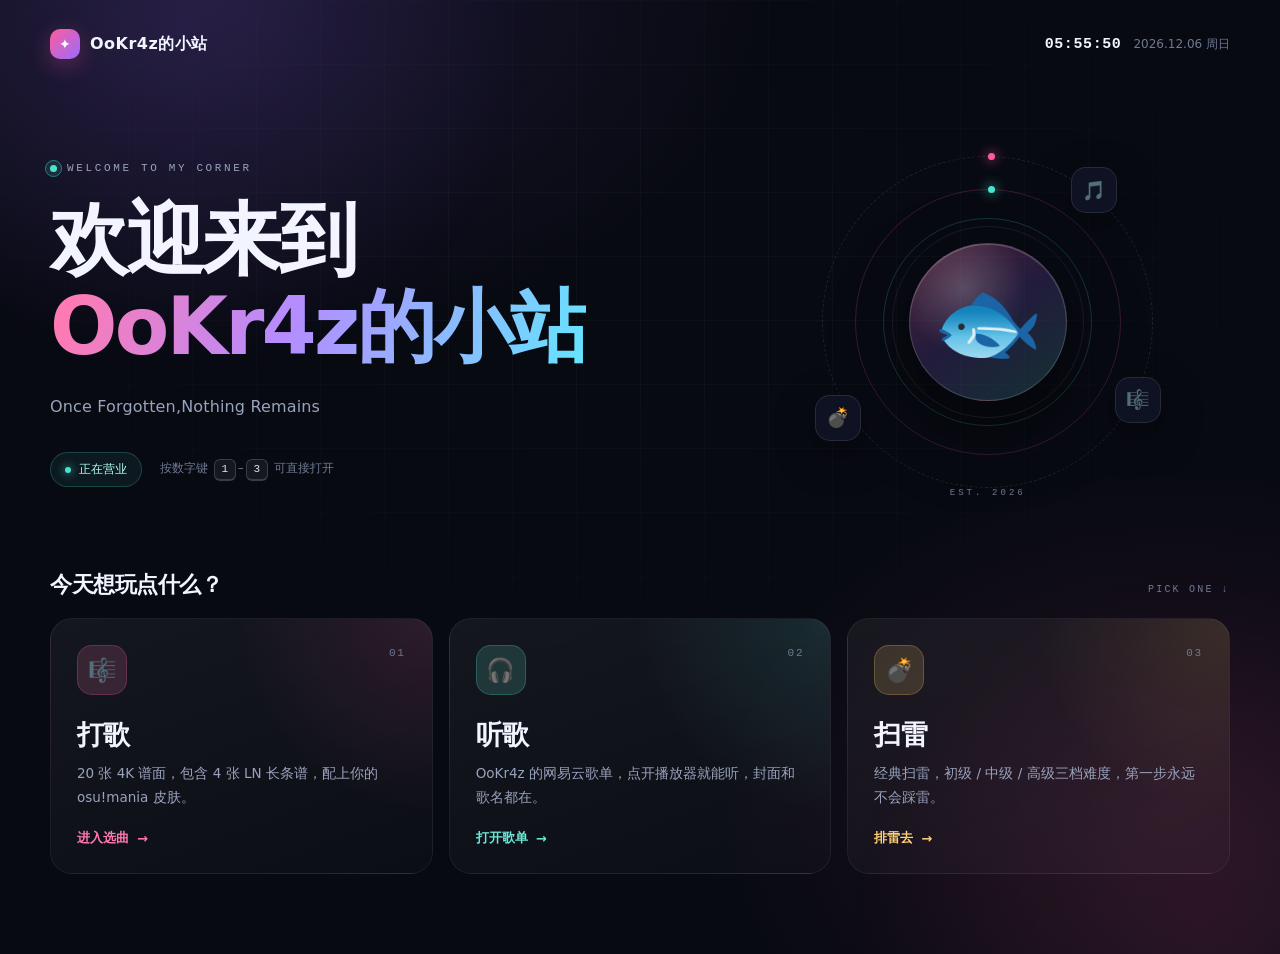
==== commit 1d2e61b1: "Add files via upload" ====
--- a/index.html
+++ b/index.html
@@ -64,7 +64,7 @@
           <span class="tool-icon">🎼</span>
           <span class="tool-no">01</span>
           <span class="tool-title">打歌</span>
-          <span class="tool-desc">16 张 4K 谱面，两套 Malody Regular Dan，配上你的 osu!mania 皮肤。</span>
+          <span class="tool-desc">20 张 4K 谱面，包含 4 张 LN 长条谱，配上你的 osu!mania 皮肤。</span>
           <span class="tool-enter">进入选曲 <span class="arrow">→</span></span>
         </button>
 
@@ -84,10 +84,6 @@
           <span class="tool-enter">排雷去 <span class="arrow">→</span></span>
         </button>
       </div>
-
-      <footer class="site-footer">
-        <span id="footer-text">用 ❤️ 和一点点代码搭成 · Hosted on GitHub Pages</span>
-      </footer>
     </section>
 
     <!-- ================= 打歌 ================= -->
@@ -101,80 +97,47 @@
         <span class="view-tag pink">4K MANIA</span>
       </div>
 
-      <!-- 选曲 -->
+      <!-- 选曲 + 谱面信息 -->
       <div class="rhythm-select" id="rhythm-select">
-        <div class="select-head">
-          <div>
-            <span class="eyebrow">SELECT A CHART</span>
-            <h3>选择一张谱面</h3>
-            <p>Malody 4K Regular Dan v3 · Jack / Stream<br>谱面来自你提供的两个 .osz，歌曲版权归原作者。</p>
-          </div>
-          <div class="pack-tabs" id="pack-tabs" role="tablist" aria-label="选择谱面包">
-            <button type="button" class="active" data-pack="jack" role="tab" aria-selected="true">
-              <span>JACK</span><small>叠键</small>
-            </button>
-            <button type="button" data-pack="stream" role="tab" aria-selected="false">
-              <span>STREAM</span><small>连打</small>
-            </button>
-          </div>
-        </div>
-
-        <div class="pack-strip" id="pack-strip">
-          <div class="pack-strip-copy">
-            <span class="pack-label" id="pack-label">JACK</span>
-            <h4 id="pack-title">叠键特化</h4>
-            <p id="pack-desc">密集的叠键与 Jack，考验手指的独立性。</p>
-          </div>
-          <div class="pack-strip-stats">
-            <span><b id="pack-count">8</b> 张谱面</span>
-            <span>Reg-3 → Reg-10</span>
-            <span>4 Keys</span>
-          </div>
-          <img class="pack-mascot" src="skin-mascot.webp" alt="" loading="lazy" decoding="async">
-        </div>
-
-        <div class="chart-grid" id="chart-grid"></div>
-        <p class="select-credit">Skin: OoKr4z&nbsp;&nbsp;·&nbsp;&nbsp;Charts: Malody 4K Regular Dan v3&nbsp;&nbsp;·&nbsp;&nbsp;只保留可玩的谱面，已移除占位谱面</p>
-      </div>
-
-      <!-- 谱面详情 -->
-      <div class="rhythm-detail" id="rhythm-detail" hidden>
-        <img class="detail-bg" id="detail-bg" alt="" aria-hidden="true">
-        <div class="detail-inner">
-          <button class="back-btn detail-back" type="button" id="detail-back">← 返回选曲</button>
-          <div class="detail-main">
-            <div class="detail-cover-wrap">
-              <img id="detail-cover" class="detail-cover" alt="">
-              <span class="detail-level" id="detail-level">Reg-3</span>
-            </div>
-            <div class="detail-copy">
-              <span class="eyebrow" id="detail-pack">JACK / REGULAR DAN V3</span>
-              <h3 id="detail-title">—</h3>
-              <p class="detail-artist" id="detail-artist">—</p>
-              <div class="detail-meta">
-                <span>BPM <b id="detail-bpm">—</b></span>
-                <span>音符 <b id="detail-notes">—</b></span>
-                <span>长条 <b id="detail-ln">—</b></span>
-                <span>谱师 <b id="detail-mapper">—</b></span>
-                <span>时长 <b id="detail-length">—</b></span>
-              </div>
-
-              <div class="speed-row">
-                <span class="speed-label">音符速度</span>
-                <div class="speed-options" id="speed-options" role="group" aria-label="音符速度">
-                  <button type="button" data-speed="0.85">慢</button>
-                  <button type="button" data-speed="1" class="active">标准</button>
-                  <button type="button" data-speed="1.15">快</button>
-                  <button type="button" data-speed="1.3">极快</button>
-                </div>
-                <span class="best-score" id="detail-best">最高分：—</span>
-              </div>
-
-              <button class="btn primary big start-chart-btn" type="button" id="detail-start">▶ 开始打歌</button>
-              <p class="detail-note">电脑按 <b>D F J K</b> 或方向键；手机点下方四个按键。<br>长条需要按住，直到尾巴结束。</p>
-            </div>
-          </div>
-        </div>
+        <aside class="chart-picker">
+          <div class="picker-head">
+            <div>
+              <span class="eyebrow">SELECT A CHART</span>
+              <h3>谱面列表</h3>
+            </div>
+            <span class="picker-count" id="chart-count">20 张</span>
+          </div>
+          <div class="chart-list" id="chart-list"></div>
+        </aside>
+
+        <section class="chart-preview">
+          <img class="preview-bg" id="preview-bg" alt="" aria-hidden="true">
+          <div class="preview-inner">
+            <div class="preview-cover-wrap">
+              <img class="preview-cover" id="preview-cover" alt="">
+              <span class="preview-level" id="preview-level">Reg-3</span>
+            </div>
+            <div class="preview-copy">
+              <span class="eyebrow" id="preview-pack">JACK / Reg-3</span>
+              <h3 id="preview-title">—</h3>
+              <p class="preview-artist" id="preview-artist">—</p>
+              <div class="preview-meta">
+                <span class="preview-stars" id="preview-stars">★ 0.0</span>
+                <span>BPM <b id="preview-bpm">—</b></span>
+                <span>音符 <b id="preview-notes">—</b></span>
+                <span>长条 <b id="preview-ln">—</b></span>
+                <span>时长 <b id="preview-length">—</b></span>
+              </div>
+              <p class="preview-mapper">谱师 <b id="preview-mapper">—</b></p>
+              <div class="preview-best">
+                <span>历史最高成绩</span>
+                <strong id="preview-best">—</strong>
+              </div>
+              <button class="btn primary big start-chart-btn" type="button" id="preview-start">▶ 开始打歌</button>
+              <p class="preview-note">电脑按 <b>D F J K</b> 或方向键，手机点下方按键。开始后可暂停调设置。</p>
+            </div>
+          </div>
+        </section>
       </div>
 
       <!-- 游玩 -->
@@ -190,6 +153,7 @@
             <div class="play-bar"><i id="play-fill"></i></div>
             <span id="play-duration">0:00</span>
           </div>
+          <button class="settings-btn" type="button" id="play-settings" aria-label="游戏设置">⚙</button>
         </div>
 
         <div class="rhythm-stage" id="rhythm-stage">
@@ -201,6 +165,11 @@
             <div class="hud-item hud-right"><span>ACC</span><strong id="rhythm-acc">100.00%</strong></div>
           </div>
 
+          <div class="play-badges" id="play-badges">
+            <span class="play-badge ap" id="badge-ap">AP</span>
+            <span class="play-badge fc" id="badge-fc">FC</span>
+          </div>
+
           <div class="rhythm-overlay" id="rhythm-loading" hidden>
             <span class="loading-ring"></span>
             <p id="loading-text">正在加载谱面与音频…</p>
@@ -208,6 +177,40 @@
 
           <div class="rhythm-overlay countdown" id="rhythm-count" hidden>
             <span id="rhythm-count-text">3</span>
+          </div>
+
+          <div class="rhythm-overlay settings-overlay" id="rhythm-settings" hidden>
+            <div class="settings-card">
+              <span class="overlay-kicker">SETTINGS</span>
+              <h3>游戏设置</h3>
+              <div class="setting-row">
+                <label for="set-speed">流速 <b id="out-speed">30</b></label>
+                <input type="range" id="set-speed" min="1" max="40" step="1" value="30">
+                <small>osu!mania 原生流速，1–40</small>
+              </div>
+              <div class="setting-row">
+                <label for="set-volume">音量 <b id="out-volume">80%</b></label>
+                <input type="range" id="set-volume" min="0" max="100" step="1" value="80">
+              </div>
+              <div class="setting-row">
+                <label for="set-od">OD <b id="out-od">8.0</b></label>
+                <input type="range" id="set-od" min="0" max="10" step="0.1" value="8">
+                <small id="out-windows">判定窗口按 osu!mania OD 计算</small>
+              </div>
+              <div class="setting-row">
+                <label for="set-offset">偏移 <b id="out-offset">0 ms</b></label>
+                <input type="range" id="set-offset" min="-100" max="100" step="1" value="0">
+              </div>
+              <label class="toggle-row">
+                <span>显示 AP / FC 标</span>
+                <input type="checkbox" id="set-apfc" checked>
+                <i aria-hidden="true"></i>
+              </label>
+              <div class="settings-actions">
+                <button class="btn primary" type="button" id="settings-close">继续游戏</button>
+                <button class="btn ghost" type="button" id="settings-exit">退出谱面</button>
+              </div>
+            </div>
           </div>
 
           <div class="rhythm-overlay" id="rhythm-result" hidden>
@@ -220,6 +223,7 @@
               <div><span>最大连击</span><strong id="rhythm-result-combo">0</strong></div>
             </div>
             <p class="result-detail" id="rhythm-result-detail">Perfect 0 · Great 0 · Good 0 · Bad 0 · Miss 0</p>
+            <p class="result-badge" id="rhythm-result-badge"></p>
             <div class="result-actions">
               <button class="btn primary" type="button" id="rhythm-retry">再来一次</button>
               <button class="btn ghost" type="button" id="rhythm-result-back">返回选曲</button>
@@ -250,31 +254,47 @@
         <span class="view-tag teal">NETEASE</span>
       </div>
 
-      <div class="panel netease-panel">
-        <div class="netease-hero">
-          <div class="netease-badge" aria-hidden="true">☁️</div>
-          <div class="netease-copy">
-            <span class="eyebrow">NETEASE CLOUD MUSIC</span>
-            <h3>OoKr4z 的歌单</h3>
-            <p>点播放器里的歌就能听。封面、歌名和播放控制都由网易云官方提供。</p>
-          </div>
-          <a class="btn ghost netease-link" href="https://music.163.com/playlist?id=12374407187" target="_blank" rel="noopener">在网易云打开 ↗</a>
-        </div>
-
-        <div class="netease-player-wrap">
-          <div class="netease-loading" id="netease-loading">
-            <span class="loading-ring"></span>
-            <p>正在加载网易云播放器…</p>
-          </div>
-          <iframe
-            id="netease-player"
-            title="OoKr4z 的网易云歌单"
-            allow="autoplay; encrypted-media"
-            referrerpolicy="no-referrer-when-downgrade"
-            loading="lazy"></iframe>
-        </div>
-
-        <p class="netease-note">播放器来自网易云音乐官方外链。部分歌曲可能因为版权或会员限制无法播放；如果加载失败，点右上角「在网易云打开」。离开本页后播放器可能会继续播放，回来可以继续控制。</p>
+      <div class="music-app">
+        <aside class="music-side">
+          <div class="playlist-head">
+            <img class="playlist-cover" id="playlist-cover" alt="" loading="lazy">
+            <div class="playlist-info">
+              <span class="eyebrow">PLAYLIST</span>
+              <h3 id="playlist-name">This is true music</h3>
+              <p><span id="playlist-owner">OoKr4z</span> · <span id="playlist-count">43</span> 首</p>
+            </div>
+          </div>
+          <label class="track-search">
+            <span>⌕</span>
+            <input type="search" id="track-search" placeholder="搜索歌名 / 曲师" autocomplete="off">
+          </label>
+          <div class="track-list-wrap">
+            <div class="track-list" id="track-list"></div>
+          </div>
+        </aside>
+
+        <section class="music-main">
+          <div class="now-card">
+            <div class="now-cover-wrap">
+              <img class="now-cover" id="now-cover" alt="" loading="lazy">
+              <span class="now-glow" aria-hidden="true"></span>
+            </div>
+            <div class="now-info">
+              <span class="eyebrow" id="now-label">SELECT A TRACK</span>
+              <h3 id="now-title">选择一首歌</h3>
+              <p class="now-artist" id="now-artist">点左侧列表开始播放</p>
+              <p class="now-album" id="now-album"></p>
+            </div>
+            <div class="player-shell">
+              <div class="player-placeholder" id="player-placeholder">
+                <span>♪</span>
+                <p>点左侧任意一首歌，官方播放器会出现在这里。</p>
+              </div>
+              <iframe id="netease-player" title="网易云单曲播放器" allow="autoplay; encrypted-media" referrerpolicy="no-referrer-when-downgrade"></iframe>
+            </div>
+            <p class="player-hint">播放器由网易云官方提供。如果选歌后没有自动播放，点一下播放器上的 ▶；版权 / 会员限制以网易云提示为准。</p>
+          </div>
+        </section>
       </div>
     </section>
 
@@ -329,6 +349,7 @@
 
   <script src="config.js"></script>
   <script src="songs-data.js" defer></script>
+  <script src="playlist-data.js" defer></script>
   <script src="rhythm.js" defer></script>
   <script src="music.js" defer></script>
   <script src="minesweeper.js" defer></script>
--- a/style.css
+++ b/style.css
@@ -1,1014 +1,1251 @@
-/* =========================================================
-   OoKr4z 的小站
-   想换主题色，改 :root 里的 --pink / --purple / --teal 即可。
-   ========================================================= */
-:root {
-  --bg: #080a12;
-  --panel: rgba(15, 18, 32, 0.86);
-  --panel-soft: rgba(255, 255, 255, 0.04);
-  --line: rgba(255, 255, 255, 0.1);
-  --line-soft: rgba(255, 255, 255, 0.06);
-  --text: #f2f4ff;
-  --muted: #9aa3bd;
-  --muted-2: #6f7893;
-  --pink: #ff5c9d;
-  --purple: #9a6bff;
-  --teal: #4be3d0;
-  --yellow: #ffc857;
-  --blue: #63b3ff;
-  --radius: 22px;
-  --font: "PingFang SC", "Microsoft YaHei", "Hiragino Sans GB", system-ui, -apple-system, "Segoe UI", sans-serif;
-  --mono: "SFMono-Regular", Consolas, "Liberation Mono", Menlo, monospace;
-}
-
-* { box-sizing: border-box; }
-html { scroll-behavior: smooth; }
-
-body {
-  margin: 0;
-  min-height: 100vh;
-  overflow-x: hidden;
-  background:
-    radial-gradient(ellipse 70% 60% at 18% 0%, rgba(154, 107, 255, 0.13), transparent 60%),
-    radial-gradient(ellipse 55% 55% at 92% 85%, rgba(255, 92, 157, 0.1), transparent 65%),
-    var(--bg);
-  color: var(--text);
-  font-family: var(--font);
-  -webkit-font-smoothing: antialiased;
-  text-rendering: optimizeLegibility;
-}
-
-[hidden] { display: none !important; }
-::selection { background: rgba(255, 92, 157, 0.35); color: #fff; }
-button, input, textarea { font: inherit; }
-button { color: inherit; }
-a { color: inherit; }
-:focus-visible { outline: 2px solid var(--pink); outline-offset: 3px; }
-
-/* ---------- 背景 ---------- */
-.bg-grid {
-  position: fixed;
-  inset: 0;
-  z-index: -3;
-  background-image:
-    linear-gradient(rgba(255, 255, 255, 0.028) 1px, transparent 1px),
-    linear-gradient(90deg, rgba(255, 255, 255, 0.028) 1px, transparent 1px);
-  background-size: 64px 64px;
-  -webkit-mask-image: radial-gradient(ellipse 80% 65% at 50% 30%, #000 20%, transparent 78%);
-  mask-image: radial-gradient(ellipse 80% 65% at 50% 30%, #000 20%, transparent 78%);
-  pointer-events: none;
-}
-.bg-glow {
-  position: fixed;
-  z-index: -2;
-  width: 60vw;
-  height: 60vw;
-  border-radius: 50%;
-  pointer-events: none;
-  opacity: 0.55;
-}
-.glow-a { top: -28vw; left: -16vw; background: radial-gradient(circle, rgba(154, 107, 255, 0.2), transparent 66%); }
-.glow-b { right: -24vw; bottom: -32vw; background: radial-gradient(circle, rgba(255, 92, 157, 0.14), transparent 66%); }
-
-/* ---------- 顶栏 ---------- */
-.topbar {
-  width: min(1180px, calc(100% - 48px));
-  height: 88px;
-  margin: 0 auto;
-  display: flex;
-  align-items: center;
-  justify-content: space-between;
-  gap: 20px;
-  position: relative;
-  z-index: 20;
-}
-.brand { display: inline-flex; align-items: center; gap: 10px; text-decoration: none; font-weight: 800; letter-spacing: 0.03em; font-size: 16px; }
-.brand-mark {
-  display: grid;
-  place-items: center;
-  width: 30px;
-  height: 30px;
-  border-radius: 10px;
-  background: linear-gradient(135deg, var(--pink), var(--purple));
-  color: #fff;
-  font-size: 14px;
-  box-shadow: 0 6px 22px rgba(255, 92, 157, 0.28);
-}
-.topbar-right { display: flex; align-items: center; gap: 18px; }
-.clock { display: flex; align-items: baseline; gap: 12px; font-variant-numeric: tabular-nums; }
-#clock-time { font-family: var(--mono); font-size: 15px; font-weight: 600; letter-spacing: 0.04em; }
-#clock-date { color: var(--muted-2); font-size: 12px; }
-.icon-link {
-  text-decoration: none;
-  font-size: 13px;
-  color: var(--muted);
-  padding: 8px 14px;
-  border: 1px solid var(--line);
-  border-radius: 999px;
-  transition: 0.2s ease;
-  white-space: nowrap;
-}
-.icon-link:hover { color: var(--text); border-color: rgba(255, 255, 255, 0.25); background: var(--panel-soft); }
-
-/* ---------- 页面 ---------- */
-.page { width: min(1180px, calc(100% - 48px)); margin: 0 auto; padding-bottom: 80px; }
-.view { animation: viewIn 0.35s cubic-bezier(0.2, 0.7, 0.2, 1) both; }
-@keyframes viewIn {
-  from { opacity: 0; transform: translateY(10px); }
-  to { opacity: 1; transform: translateY(0); }
-}
-
-/* ---------- 首页 ---------- */
-.home-view { padding-top: 38px; }
-.hero {
-  display: grid;
-  grid-template-columns: minmax(0, 1.15fr) minmax(300px, 0.85fr);
-  align-items: center;
-  gap: 40px;
-  min-height: 420px;
-  padding-bottom: 28px;
-}
-.eyebrow {
-  display: inline-flex;
-  align-items: center;
-  gap: 10px;
-  color: var(--muted);
-  font-family: var(--mono);
-  font-size: 11px;
-  letter-spacing: 0.24em;
-  text-transform: uppercase;
-}
-.pulse-dot { position: relative; width: 7px; height: 7px; border-radius: 50%; background: var(--teal); box-shadow: 0 0 0 4px rgba(75, 227, 208, 0.12); }
-.pulse-dot::after {
-  content: "";
-  position: absolute;
-  inset: -5px;
-  border-radius: 50%;
-  border: 1px solid rgba(75, 227, 208, 0.5);
-  animation: pulse 2.2s ease-out infinite;
-}
-@keyframes pulse {
-  0% { transform: scale(0.6); opacity: 1; }
-  100% { transform: scale(1.7); opacity: 0; }
-}
-.hero h1 {
-  margin: 20px 0 22px;
-  font-size: clamp(48px, 6.2vw, 80px);
-  line-height: 1.1;
-  letter-spacing: -0.035em;
-  font-weight: 800;
-}
-.gradient-text {
-  background: linear-gradient(110deg, #ff7ab2 4%, #b58cff 45%, #63e6ff 100%);
-  -webkit-background-clip: text;
-  background-clip: text;
-  color: transparent;
-}
-.hero-bio { max-width: 560px; margin: 0; color: var(--muted); font-size: 16px; line-height: 1.9; letter-spacing: 0.01em; }
-.hero-meta { display: flex; align-items: center; flex-wrap: wrap; gap: 18px; margin-top: 30px; }
-.status-chip {
-  display: inline-flex;
-  align-items: center;
-  gap: 8px;
-  padding: 8px 14px;
-  border-radius: 999px;
-  background: rgba(75, 227, 208, 0.07);
-  border: 1px solid rgba(75, 227, 208, 0.22);
-  color: #b6fff4;
-  font-size: 12px;
-}
-.status-dot { width: 6px; height: 6px; border-radius: 50%; background: var(--teal); box-shadow: 0 0 10px var(--teal); }
-.keyboard-hint { color: var(--muted-2); font-size: 12px; }
-kbd {
-  display: inline-grid;
-  place-items: center;
-  min-width: 22px;
-  height: 22px;
-  padding: 0 5px;
-  margin: 0 2px;
-  border-radius: 6px;
-  border: 1px solid rgba(255, 255, 255, 0.16);
-  border-bottom-width: 2px;
-  background: rgba(255, 255, 255, 0.06);
-  color: #dfe4f4;
-  font-family: var(--mono);
-  font-size: 11px;
-  line-height: 1;
-}
-
-/* ---------- 头像 ---------- */
-.avatar-orbit { position: relative; width: min(360px, 100%); aspect-ratio: 1; justify-self: center; }
-.orbit { position: absolute; border-radius: 50%; border: 1px solid rgba(255, 255, 255, 0.1); pointer-events: none; }
-.orbit-a { inset: 4%; border-style: dashed; animation: spin 42s linear infinite; }
-.orbit-b { inset: 13%; border-color: rgba(255, 92, 157, 0.2); animation: spin 30s linear infinite reverse; }
-.orbit-c { inset: 21%; border-color: rgba(75, 227, 208, 0.2); animation: spin 24s linear infinite; }
-.orbit-a::before, .orbit-b::before {
-  content: "";
-  position: absolute;
-  top: -4px;
-  left: 50%;
-  width: 7px;
-  height: 7px;
-  border-radius: 50%;
-  background: var(--pink);
-  box-shadow: 0 0 12px var(--pink);
-}
-.orbit-b::before { background: var(--teal); box-shadow: 0 0 12px var(--teal); }
-@keyframes spin { to { transform: rotate(360deg); } }
-.avatar-core {
-  position: absolute;
-  inset: 28%;
-  display: grid;
-  place-items: center;
-  border-radius: 50%;
-  font-size: clamp(58px, 7vw, 92px);
-  background:
-    radial-gradient(circle at 34% 28%, rgba(255, 255, 255, 0.2), transparent 42%),
-    linear-gradient(145deg, rgba(255, 92, 157, 0.28), rgba(154, 107, 255, 0.18) 48%, rgba(75, 227, 208, 0.18));
-  border: 1px solid rgba(255, 255, 255, 0.16);
-  box-shadow: inset 0 1px 0 rgba(255, 255, 255, 0.2), 0 30px 80px rgba(0, 0, 0, 0.45);
-  user-select: none;
-}
-.avatar-core::after { content: ""; position: absolute; inset: -18px; border-radius: 50%; border: 1px solid rgba(255, 255, 255, 0.07); }
-.float-badge {
-  position: absolute;
-  display: grid;
-  place-items: center;
-  width: 46px;
-  height: 46px;
-  border-radius: 15px;
-  background: rgba(16, 20, 36, 0.92);
-  border: 1px solid var(--line);
-  box-shadow: 0 14px 40px rgba(0, 0, 0, 0.4);
-  font-size: 19px;
-  animation: floaty 5s ease-in-out infinite;
-}
-.badge-1 { top: 7%; right: 14%; animation-delay: -0.8s; }
-.badge-2 { bottom: 17%; left: 2%; animation-delay: -2.4s; }
-.badge-3 { right: 2%; bottom: 22%; animation-delay: -3.5s; }
-@keyframes floaty {
-  0%, 100% { transform: translateY(0) rotate(-2deg); }
-  50% { transform: translateY(-10px) rotate(2deg); }
-}
-.orbit-label {
-  position: absolute;
-  bottom: 1%;
-  left: 50%;
-  transform: translateX(-50%);
-  color: var(--muted-2);
-  font-family: var(--mono);
-  font-size: 9px;
-  letter-spacing: 0.34em;
-  white-space: nowrap;
-}
-
-/* ---------- 区块 / 卡片 ---------- */
-.section-heading { display: flex; align-items: baseline; justify-content: space-between; gap: 20px; margin: 24px 0 18px; }
-.section-heading h2 { margin: 0; font-size: 22px; letter-spacing: -0.02em; }
-.section-heading span { color: var(--muted-2); font-family: var(--mono); font-size: 10px; letter-spacing: 0.22em; }
-
-.tool-grid { display: grid; grid-template-columns: repeat(3, minmax(0, 1fr)); gap: 16px; }
-.tool-card {
-  position: relative;
-  display: flex;
-  flex-direction: column;
-  align-items: flex-start;
-  min-height: 250px;
-  padding: 26px;
-  border-radius: var(--radius);
-  border: 1px solid var(--line-soft);
-  background:
-    radial-gradient(circle at 100% 0%, color-mix(in srgb, var(--accent) 12%, transparent), transparent 42%),
-    linear-gradient(160deg, rgba(255, 255, 255, 0.055), rgba(255, 255, 255, 0.018));
-  color: var(--text);
-  text-align: left;
-  cursor: pointer;
-  overflow: hidden;
-  transition: transform 0.25s ease, border-color 0.25s ease, box-shadow 0.25s ease;
-  -webkit-tap-highlight-color: transparent;
-}
-.tool-card:hover, .tool-card:focus-visible {
-  transform: translateY(-5px);
-  border-color: color-mix(in srgb, var(--accent) 38%, transparent);
-  box-shadow: 0 20px 54px rgba(0, 0, 0, 0.38);
-}
-.tool-icon {
-  display: grid;
-  place-items: center;
-  width: 50px;
-  height: 50px;
-  margin-bottom: 22px;
-  border-radius: 15px;
-  font-size: 23px;
-  background: color-mix(in srgb, var(--accent) 13%, rgba(255, 255, 255, 0.03));
-  border: 1px solid color-mix(in srgb, var(--accent) 24%, transparent);
-}
-.tool-no { position: absolute; top: 28px; right: 26px; color: var(--muted-2); font-family: var(--mono); font-size: 11px; letter-spacing: 0.16em; }
-.tool-title { font-size: 27px; font-weight: 800; letter-spacing: -0.02em; }
-.tool-desc { margin: 9px 0 20px; color: var(--muted); font-size: 13.5px; line-height: 1.75; }
-.tool-enter { margin-top: auto; display: inline-flex; align-items: center; gap: 8px; color: color-mix(in srgb, var(--accent) 82%, #fff); font-size: 13px; font-weight: 700; }
-.tool-enter .arrow { transition: transform 0.25s ease; }
-.tool-card:hover .tool-enter .arrow { transform: translateX(4px); }
-
-.site-footer { margin-top: 34px; padding-top: 20px; border-top: 1px solid var(--line-soft); color: var(--muted-2); font-size: 11.5px; text-align: center; letter-spacing: 0.04em; }
-
-/* ---------- 内页通用 ---------- */
-.tool-view { padding-top: 26px; }
-.view-head { display: flex; align-items: center; gap: 18px; margin-bottom: 18px; }
-.back-btn {
-  border: 1px solid var(--line);
-  background: rgba(255, 255, 255, 0.035);
-  color: var(--muted);
-  border-radius: 999px;
-  padding: 9px 16px;
-  font-size: 13px;
-  cursor: pointer;
-  transition: 0.2s ease;
-  white-space: nowrap;
-}
-.back-btn:hover { color: var(--text); background: rgba(255, 255, 255, 0.07); border-color: rgba(255, 255, 255, 0.22); }
-.panel {
-  border-radius: 26px;
-  border: 1px solid var(--line-soft);
-  background:
-    radial-gradient(circle at 0% 0%, rgba(255, 255, 255, 0.035), transparent 38%),
-    rgba(12, 15, 27, 0.82);
-  box-shadow: 0 22px 60px rgba(0, 0, 0, 0.26);
-}
-.view-title-group { display: flex; flex-direction: column; gap: 2px; }
-.view-kicker { color: var(--muted-2); font-family: var(--mono); font-size: 9.5px; letter-spacing: 0.22em; }
-.view-head h2 { margin: 0; font-size: 29px; letter-spacing: -0.025em; }
-.view-tag { margin-left: auto; padding: 7px 13px; border-radius: 999px; font-size: 11px; font-weight: 600; letter-spacing: 0.04em; border: 1px solid; }
-.view-tag.pink { color: #ffb3d0; background: rgba(255, 92, 157, 0.08); border-color: rgba(255, 92, 157, 0.22); }
-.view-tag.teal { color: #b6fff4; background: rgba(75, 227, 208, 0.08); border-color: rgba(75, 227, 208, 0.22); }
-.view-tag.yellow { color: #ffe4a8; background: rgba(255, 200, 87, 0.08); border-color: rgba(255, 200, 87, 0.22); }
-
-.btn {
-  display: inline-flex;
-  align-items: center;
-  justify-content: center;
-  gap: 8px;
-  border: 1px solid transparent;
-  border-radius: 13px;
-  padding: 12px 22px;
-  font-weight: 700;
-  font-size: 14px;
-  cursor: pointer;
-  transition: transform 0.18s ease, box-shadow 0.18s ease, background 0.18s ease, opacity 0.18s ease;
-  -webkit-tap-highlight-color: transparent;
-}
-.btn:active { transform: scale(0.97); }
-.btn.primary { background: linear-gradient(135deg, #ff5c9d, #9a6bff); color: #fff; box-shadow: 0 10px 28px rgba(255, 92, 157, 0.2); }
-.btn.primary:hover { box-shadow: 0 12px 34px rgba(255, 92, 157, 0.32); }
-.btn.ghost { background: rgba(255, 255, 255, 0.055); border-color: var(--line); color: var(--text); }
-.btn.ghost:hover { background: rgba(255, 255, 255, 0.09); }
-.btn.small { padding: 8px 14px; font-size: 12px; border-radius: 10px; }
-.btn.big { padding: 15px 38px; font-size: 16px; border-radius: 15px; }
-
-/* =========================================================
-   打歌 · 选曲
-   ========================================================= */
-.rhythm-select {
-  border-radius: 26px;
-  border: 1px solid var(--line-soft);
-  background:
-    radial-gradient(circle at 0% 0%, rgba(255, 92, 157, 0.05), transparent 36%),
-    rgba(12, 15, 27, 0.8);
-  padding: 26px;
-}
-.select-head { display: flex; align-items: flex-start; justify-content: space-between; gap: 24px; }
-.select-head h3 { margin: 9px 0 8px; font-size: 34px; letter-spacing: -0.03em; }
-.select-head p { margin: 0; color: var(--muted-2); font-size: 11.5px; line-height: 1.8; }
-.pack-tabs {
-  display: inline-flex;
-  gap: 5px;
-  padding: 5px;
-  border-radius: 14px;
-  border: 1px solid var(--line-soft);
-  background: rgba(255, 255, 255, 0.035);
-  flex: none;
-}
-.pack-tabs button {
-  display: flex;
-  flex-direction: column;
-  align-items: center;
-  gap: 2px;
-  min-width: 104px;
-  padding: 9px 15px;
-  border: 1px solid transparent;
-  border-radius: 10px;
-  background: transparent;
-  color: var(--muted);
-  cursor: pointer;
-  transition: 0.18s ease;
-}
-.pack-tabs button span { font-family: var(--mono); font-size: 12px; font-weight: 700; letter-spacing: 0.12em; }
-.pack-tabs button small { color: var(--muted-2); font-size: 9.5px; }
-.pack-tabs button.active { background: rgba(255, 255, 255, 0.1); color: var(--text); border-color: rgba(255, 255, 255, 0.08); }
-.pack-tabs button.active small { color: #ffc6dc; }
-
-.pack-strip {
-  position: relative;
-  display: flex;
-  align-items: center;
-  justify-content: space-between;
-  gap: 24px;
-  min-height: 142px;
-  margin: 20px 0 18px;
-  padding: 22px 26px;
-  border-radius: 18px;
-  border: 1px solid rgba(255, 92, 157, 0.16);
-  background:
-    radial-gradient(circle at 85% 20%, rgba(154, 107, 255, 0.2), transparent 46%),
-    linear-gradient(120deg, rgba(255, 92, 157, 0.1), rgba(12, 15, 27, 0.2));
-  overflow: hidden;
-}
-.pack-label { color: var(--pink); font-family: var(--mono); font-size: 10px; letter-spacing: 0.24em; }
-.pack-strip h4 { margin: 5px 0 4px; font-size: 27px; letter-spacing: -0.02em; }
-.pack-strip p { margin: 0; color: var(--muted); font-size: 12px; }
-.pack-strip-stats { display: flex; flex-wrap: wrap; gap: 8px; margin-right: 170px; }
-.pack-strip-stats span { padding: 6px 10px; border-radius: 8px; background: rgba(0, 0, 0, 0.2); border: 1px solid var(--line-soft); color: var(--muted); font-size: 10.5px; }
-.pack-strip-stats b { color: var(--text); font-family: var(--mono); }
-.pack-mascot {
-  position: absolute;
-  right: 12px;
-  bottom: -42px;
-  width: 170px;
-  opacity: 0.8;
-  pointer-events: none;
-  user-select: none;
-}
-
-.chart-grid { display: grid; grid-template-columns: repeat(4, minmax(0, 1fr)); gap: 12px; }
-.chart-card {
-  position: relative;
-  min-height: 238px;
-  padding: 0;
-  border: 1px solid var(--line-soft);
-  border-radius: 16px;
-  overflow: hidden;
-  background: #101322;
-  color: var(--text);
-  text-align: left;
-  cursor: pointer;
-  transition: transform 0.22s ease, border-color 0.22s ease, box-shadow 0.22s ease;
-  -webkit-tap-highlight-color: transparent;
-}
-.chart-card img { position: absolute; inset: 0; width: 100%; height: 100%; object-fit: cover; opacity: 0.62; transition: transform 0.35s ease, opacity 0.25s ease; }
-.chart-card::after {
-  content: "";
-  position: absolute;
-  inset: 0;
-  background: linear-gradient(180deg, rgba(5, 7, 15, 0.02) 25%, rgba(5, 7, 15, 0.84) 76%, #05070f 100%);
-}
-.chart-card:hover, .chart-card:focus-visible {
-  transform: translateY(-4px);
-  border-color: color-mix(in srgb, var(--lv-color, var(--pink)) 48%, transparent);
-  box-shadow: 0 16px 38px rgba(0, 0, 0, 0.4);
-}
-.chart-card:hover img { transform: scale(1.045); opacity: 0.75; }
-.chart-badge {
-  position: absolute;
-  z-index: 2;
-  top: 10px;
-  left: 10px;
-  padding: 4px 8px;
-  border-radius: 7px;
-  background: rgba(5, 7, 15, 0.66);
-  border: 1px solid color-mix(in srgb, var(--lv-color, var(--pink)) 50%, transparent);
-  color: var(--lv-color, var(--pink));
-  font-family: var(--mono);
-  font-size: 9.5px;
-  letter-spacing: 0.06em;
-}
-.chart-info { position: absolute; z-index: 2; inset: auto 0 0; padding: 14px; }
-.chart-info strong { display: block; overflow: hidden; text-overflow: ellipsis; white-space: nowrap; font-size: 15px; }
-.chart-info span { display: block; overflow: hidden; text-overflow: ellipsis; white-space: nowrap; color: var(--muted); font-size: 10.5px; margin-top: 3px; }
-.chart-stats { display: flex; gap: 8px; margin-top: 8px; color: var(--muted-2); font-family: var(--mono); font-size: 8.5px; }
-.chart-stats b { color: #cfd6e9; font-weight: 500; }
-.select-credit { margin: 18px 2px 0; color: var(--muted-2); font-size: 9.5px; text-align: center; letter-spacing: 0.02em; }
-
-/* ---------- 打歌 · 详情 ---------- */
-.rhythm-detail {
-  position: relative;
-  min-height: 0;
-  border-radius: 26px;
-  border: 1px solid var(--line-soft);
-  overflow: hidden;
-  background: #0b0e1a;
-  isolation: isolate;
-}
-.detail-bg {
-  position: absolute;
-  z-index: -1;
-  inset: -40px;
-  width: calc(100% + 80px);
-  height: calc(100% + 80px);
-  object-fit: cover;
-  opacity: 0.22;
-  filter: blur(26px) saturate(1.25);
-  transform: scale(1.04);
-}
-.rhythm-detail::after {
-  content: "";
-  position: absolute;
-  z-index: -1;
-  inset: 0;
-  background:
-    linear-gradient(90deg, rgba(8, 10, 18, 0.94), rgba(8, 10, 18, 0.76) 55%, rgba(8, 10, 18, 0.9)),
-    linear-gradient(180deg, rgba(8, 10, 18, 0.2), rgba(8, 10, 18, 0.96));
-}
-.detail-inner { padding: 24px 28px 30px; }
-.detail-back { margin-bottom: 18px; }
-.detail-main { display: grid; grid-template-columns: 306px minmax(0, 1fr); gap: 32px; align-items: center; }
-.detail-cover-wrap { position: relative; }
-.detail-cover {
-  display: block;
-  width: 100%;
-  aspect-ratio: 1;
-  object-fit: cover;
-  border-radius: 20px;
-  border: 1px solid rgba(255, 255, 255, 0.14);
-  box-shadow: 0 24px 60px rgba(0, 0, 0, 0.45);
-}
-.detail-level {
-  position: absolute;
-  left: 13px;
-  bottom: 13px;
-  padding: 7px 12px;
-  border-radius: 9px;
-  background: rgba(5, 7, 15, 0.78);
-  border: 1px solid rgba(255, 255, 255, 0.18);
-  font-family: var(--mono);
-  font-size: 12px;
-  font-weight: 700;
-}
-.detail-copy .eyebrow { color: #ff9bc1; }
-.detail-copy h3 { margin: 12px 0 4px; font-size: clamp(30px, 4vw, 48px); letter-spacing: -0.035em; line-height: 1.12; }
-.detail-artist { margin: 0; color: var(--muted); font-size: 15px; }
-.detail-meta { display: flex; flex-wrap: wrap; gap: 6px; margin: 20px 0; }
-.detail-meta span { padding: 7px 10px; border-radius: 8px; background: rgba(255, 255, 255, 0.04); border: 1px solid var(--line-soft); color: var(--muted-2); font-size: 10.5px; }
-.detail-meta b { color: #dfe4f4; font-family: var(--mono); font-weight: 600; margin-left: 3px; }
-.speed-row { display: flex; align-items: center; flex-wrap: wrap; gap: 9px; margin: 18px 0 22px; }
-.speed-label { color: var(--muted-2); font-size: 11px; margin-right: 2px; }
-.speed-options { display: inline-flex; gap: 3px; padding: 3px; border-radius: 10px; border: 1px solid var(--line-soft); background: rgba(0, 0, 0, 0.2); }
-.speed-options button { padding: 6px 10px; border: 0; border-radius: 7px; background: transparent; color: var(--muted); font-size: 10.5px; cursor: pointer; }
-.speed-options button.active { background: rgba(255, 255, 255, 0.11); color: var(--text); }
-.best-score { margin-left: auto; color: var(--muted-2); font-family: var(--mono); font-size: 10px; }
-.start-chart-btn { margin-top: 2px; }
-.detail-note { margin: 13px 0 0; color: var(--muted-2); font-size: 10.5px; line-height: 1.8; }
-.detail-note b { color: var(--text); letter-spacing: 0.08em; }
-
-/* ---------- 打歌 · 游玩 ---------- */
-.rhythm-play {
-  border-radius: 24px;
-  border: 1px solid var(--line-soft);
-  background: rgba(11, 14, 25, 0.82);
-  padding: 14px;
-}
-.play-top { display: flex; align-items: center; gap: 14px; padding: 2px 4px 12px; }
-.play-top .back-btn { flex: none; }
-.play-song { min-width: 0; display: flex; flex-direction: column; gap: 1px; }
-.play-song strong { overflow: hidden; text-overflow: ellipsis; white-space: nowrap; font-size: 14px; }
-.play-song span { overflow: hidden; text-overflow: ellipsis; white-space: nowrap; color: var(--muted-2); font-size: 10px; }
-.play-progress { display: flex; align-items: center; gap: 8px; margin-left: auto; min-width: 220px; color: var(--muted-2); font-family: var(--mono); font-size: 9px; }
-.play-bar { flex: 1; height: 3px; border-radius: 3px; background: rgba(255, 255, 255, 0.08); overflow: hidden; }
-.play-bar i { display: block; width: 0%; height: 100%; background: linear-gradient(90deg, var(--pink), var(--teal)); transition: width 0.15s linear; }
-
-.rhythm-stage {
-  position: relative;
-  height: clamp(480px, 63vh, 640px);
-  border-radius: 17px;
-  overflow: hidden;
-  background: #060810;
-  border: 1px solid rgba(255, 255, 255, 0.06);
-  isolation: isolate;
-}
-#rhythm-canvas { position: absolute; inset: 0; width: 100%; height: 100%; display: block; }
-.rhythm-hud {
-  position: absolute;
-  z-index: 3;
-  top: 0;
-  left: 0;
-  right: 0;
-  display: flex;
-  align-items: flex-start;
-  justify-content: space-between;
-  gap: 10px;
-  padding: 14px 16px;
-  pointer-events: none;
-}
-.hud-item {
-  display: flex;
-  flex-direction: column;
-  gap: 2px;
-  min-width: 104px;
-  padding: 7px 11px;
-  border-radius: 10px;
-  background: rgba(5, 7, 15, 0.62);
-  border: 1px solid rgba(255, 255, 255, 0.07);
-}
-.hud-item span { color: var(--muted-2); font-family: var(--mono); font-size: 8px; letter-spacing: 0.16em; }
-.hud-item strong { font-family: var(--mono); font-size: 15px; letter-spacing: 0.03em; font-variant-numeric: tabular-nums; }
-.hud-combo { align-items: center; }
-.hud-combo strong { font-size: 21px; color: #fff; }
-.hud-right { align-items: flex-end; }
-
-.rhythm-overlay {
-  position: absolute;
-  z-index: 6;
-  inset: 0;
-  display: flex;
-  flex-direction: column;
-  align-items: center;
-  justify-content: center;
-  gap: 10px;
-  padding: 66px 24px 26px;
-  text-align: center;
-  background: rgba(5, 7, 15, 0.84);
-  overflow-y: auto;
-}
-.overlay-kicker { color: var(--pink); font-family: var(--mono); font-size: 9.5px; letter-spacing: 0.28em; }
-.rhythm-overlay h3 { margin: 0; font-size: clamp(28px, 4vw, 38px); letter-spacing: -0.03em; }
-#rhythm-loading p { margin: 0; color: var(--muted); font-size: 12px; }
-.loading-ring {
-  width: 34px;
-  height: 34px;
-  border-radius: 50%;
-  border: 2px solid rgba(255, 255, 255, 0.12);
-  border-top-color: var(--pink);
-  animation: ringSpin 0.8s linear infinite;
-}
-@keyframes ringSpin { to { transform: rotate(360deg); } }
-
-.countdown { z-index: 8; background: rgba(5, 7, 15, 0.34); pointer-events: none; }
-.countdown span {
-  font-family: var(--mono);
-  font-size: clamp(82px, 14vw, 140px);
-  font-weight: 800;
-  line-height: 1;
-  color: #fff;
-  text-shadow: 0 0 46px rgba(255, 92, 157, 0.6);
-  animation: countPop 0.45s cubic-bezier(0.2, 0.8, 0.2, 1);
-}
-@keyframes countPop {
-  from { transform: scale(0.66); opacity: 0; }
-  to { transform: scale(1); opacity: 1; }
-}
-
-.result-grade {
-  font-family: var(--mono);
-  font-size: clamp(64px, 9vw, 94px);
-  font-weight: 800;
-  line-height: 1;
-  background: linear-gradient(135deg, #ffd166, #ff5c9d 55%, #9a6bff);
-  -webkit-background-clip: text;
-  background-clip: text;
-  color: transparent;
-}
-.result-grid { display: grid; grid-template-columns: repeat(3, minmax(0, 1fr)); gap: 8px; width: min(440px, 100%); margin: 6px 0; }
-.result-grid > div { display: flex; flex-direction: column; gap: 3px; padding: 10px 8px; border-radius: 10px; background: rgba(255, 255, 255, 0.045); border: 1px solid var(--line-soft); }
-.result-grid span { color: var(--muted-2); font-size: 10px; }
-.result-grid strong { font-family: var(--mono); font-size: 16px; font-variant-numeric: tabular-nums; }
-.result-detail { margin: 0; color: var(--muted); font-size: 11px; }
-.result-actions { display: flex; gap: 10px; margin-top: 8px; flex-wrap: wrap; justify-content: center; }
-
-.judge-pop {
-  position: absolute;
-  z-index: 7;
-  left: 50%;
-  bottom: 27%;
-  transform: translate(-50%, 10px);
-  font-family: var(--mono);
-  font-size: 20px;
-  font-weight: 800;
-  letter-spacing: 0.1em;
-  opacity: 0;
-  pointer-events: none;
-  text-shadow: 0 0 22px currentColor;
-}
-.judge-pop.show { animation: judgePop 0.5s ease-out both; }
-.judge-pop.perfect { color: #ffe066; }
-.judge-pop.great { color: #63e6ff; }
-.judge-pop.good { color: #7dff9d; }
-.judge-pop.bad { color: #ffb36b; }
-.judge-pop.miss { color: #ff5c7a; }
-@keyframes judgePop {
-  0% { opacity: 0; transform: translate(-50%, 14px) scale(0.82); }
-  24% { opacity: 1; transform: translate(-50%, 0) scale(1.05); }
-  100% { opacity: 0; transform: translate(-50%, -24px) scale(1); }
-}
-
-.lane-pads { display: grid; grid-template-columns: repeat(4, minmax(0, 1fr)); gap: 9px; margin-top: 10px; }
-.lane-pads button {
-  display: flex;
-  align-items: center;
-  justify-content: center;
-  gap: 8px;
-  height: 56px;
-  border-radius: 12px;
-  border: 1px solid var(--line);
-  background: linear-gradient(180deg, rgba(255, 255, 255, 0.06), rgba(255, 255, 255, 0.022));
-  cursor: pointer;
-  transition: transform 0.08s ease, background 0.12s ease;
-  -webkit-tap-highlight-color: transparent;
-  touch-action: manipulation;
-}
-.lane-pads button:nth-child(1) { border-color: rgba(255, 107, 157, 0.28); }
-.lane-pads button:nth-child(2) { border-color: rgba(192, 132, 252, 0.28); }
-.lane-pads button:nth-child(3) { border-color: rgba(75, 227, 208, 0.28); }
-.lane-pads button:nth-child(4) { border-color: rgba(255, 209, 102, 0.28); }
-.lane-pads button:active, .lane-pads button.pressed { transform: translateY(2px) scale(0.99); background: rgba(255, 255, 255, 0.12); }
-.lane-pads kbd { min-width: 25px; height: 25px; font-size: 12px; }
-.lane-pads span { color: var(--muted-2); font-size: 10px; }
-.rhythm-foot { margin: 10px 2px 2px; color: var(--muted-2); font-size: 10px; text-align: center; }
-
-/* =========================================================
-   听歌 · 网易云
-   ========================================================= */
-.netease-panel { padding: 24px; }
-.netease-hero { display: flex; align-items: center; gap: 16px; padding-bottom: 20px; }
-.netease-badge {
-  display: grid;
-  place-items: center;
-  width: 62px;
-  height: 62px;
-  flex: none;
-  border-radius: 18px;
-  font-size: 27px;
-  background: linear-gradient(135deg, rgba(255, 92, 157, 0.2), rgba(154, 107, 255, 0.15));
-  border: 1px solid rgba(255, 92, 157, 0.22);
-}
-.netease-copy { min-width: 0; }
-.netease-copy .eyebrow { color: var(--teal); }
-.netease-copy h3 { margin: 6px 0 4px; font-size: 26px; letter-spacing: -0.025em; }
-.netease-copy p { margin: 0; color: var(--muted); font-size: 11.5px; line-height: 1.7; }
-.netease-link { margin-left: auto; flex: none; }
-.netease-player-wrap {
-  position: relative;
-  width: min(760px, 100%);
-  height: 548px;
-  margin: 0 auto;
-  border-radius: 16px;
-  overflow: hidden;
-  background: #fff;
-  border: 1px solid rgba(255, 255, 255, 0.14);
-  box-shadow: 0 18px 50px rgba(0, 0, 0, 0.35);
-}
-#netease-player { display: block; width: 100%; height: 100%; border: 0; background: #fff; }
-.netease-loading {
-  position: absolute;
-  z-index: 2;
-  inset: 0;
-  display: flex;
-  flex-direction: column;
-  align-items: center;
-  justify-content: center;
-  gap: 12px;
-  background: #0d1020;
-  color: var(--muted);
-  font-size: 12px;
-}
-.netease-loading p { margin: 0; }
-.netease-note { margin: 15px 2px 0; color: var(--muted-2); font-size: 10px; line-height: 1.8; text-align: center; }
-
-/* =========================================================
-   扫雷
-   ========================================================= */
-.mines-panel { padding: 20px; }
-.mines-toolbar { display: flex; align-items: center; justify-content: space-between; gap: 14px; flex-wrap: wrap; }
-.segmented { display: inline-flex; gap: 3px; padding: 4px; border-radius: 12px; border: 1px solid var(--line-soft); background: rgba(255, 255, 255, 0.035); }
-.segmented button {
-  border: 0;
-  background: transparent;
-  color: var(--muted);
-  border-radius: 8px;
-  padding: 8px 13px;
-  font-size: 11.5px;
-  font-weight: 600;
-  cursor: pointer;
-  transition: 0.18s ease;
-  white-space: nowrap;
-}
-.segmented button:hover { color: var(--text); }
-.segmented button.active { background: rgba(255, 255, 255, 0.1); color: var(--text); }
-.mines-stats { display: flex; align-items: center; gap: 14px; flex-wrap: wrap; }
-.stat { display: flex; flex-direction: column; gap: 1px; min-width: 48px; }
-.stat span { color: var(--muted-2); font-size: 9px; }
-.stat strong { font-family: var(--mono); font-size: 17px; font-variant-numeric: tabular-nums; }
-.mines-status { margin: 13px 2px 14px; color: var(--muted); font-size: 11.5px; }
-#mines-flag-mode.active { background: rgba(255, 200, 87, 0.12); border-color: rgba(255, 200, 87, 0.38); color: #ffe4a8; }
-.board-stage { position: relative; }
-.mines-board-wrap {
-  display: flex;
-  justify-content: center;
-  max-height: min(66vh, 720px);
-  overflow: auto;
-  padding: 12px;
-  border-radius: 16px;
-  border: 1px solid var(--line-soft);
-  background: rgba(0, 0, 0, 0.2);
-  scrollbar-width: thin;
-}
-.mines-board { display: grid; gap: 3px; margin: auto; user-select: none; touch-action: manipulation; }
-.cell {
-  display: grid;
-  place-items: center;
-  width: var(--cell, 32px);
-  height: var(--cell, 32px);
-  padding: 0;
-  border: 0;
-  border-radius: 6px;
-  background: linear-gradient(160deg, rgba(255, 255, 255, 0.12), rgba(255, 255, 255, 0.055));
-  box-shadow: inset 0 1px 0 rgba(255, 255, 255, 0.1);
-  color: #fff;
-  font-family: var(--mono);
-  font-size: calc(var(--cell, 32px) * 0.44);
-  font-weight: 800;
-  line-height: 1;
-  cursor: pointer;
-  transition: background 0.1s ease, transform 0.08s ease;
-}
-.cell:hover:not(.revealed) { background: rgba(255, 255, 255, 0.22); }
-.cell:active:not(.revealed) { transform: scale(0.93); }
-.cell.revealed { background: rgba(255, 255, 255, 0.035); box-shadow: inset 0 0 0 1px rgba(255, 255, 255, 0.035); cursor: default; }
-.cell.flagged::after { content: "🚩"; font-size: calc(var(--cell, 32px) * 0.47); }
-.cell.mine { background: rgba(255, 255, 255, 0.08); }
-.cell.mine::after { content: "💣"; font-size: calc(var(--cell, 32px) * 0.55); }
-.cell.exploded { background: rgba(255, 78, 105, 0.55); box-shadow: 0 0 18px rgba(255, 78, 105, 0.5); }
-.cell.wrong::after { content: "❌"; font-size: calc(var(--cell, 32px) * 0.5); }
-.cell.n1 { color: #6fb7ff; }
-.cell.n2 { color: #5be49b; }
-.cell.n3 { color: #ff7a8a; }
-.cell.n4 { color: #c49bff; }
-.cell.n5 { color: #ffb86b; }
-.cell.n6 { color: #5be3d5; }
-.cell.n7 { color: #e3e8f7; }
-.cell.n8 { color: #9aa3bd; }
-.mines-overlay {
-  position: absolute;
-  inset: 0;
-  display: flex;
-  flex-direction: column;
-  align-items: center;
-  justify-content: center;
-  gap: 4px;
-  padding: 20px;
-  border-radius: 16px;
-  background: rgba(5, 7, 15, 0.85);
-  text-align: center;
-}
-.mines-emoji { font-size: 48px; }
-.mines-overlay h3 { margin: 0; font-size: 30px; letter-spacing: -0.02em; }
-.mines-overlay p { margin: 2px 0 14px; color: var(--muted); font-size: 12px; }
-.mines-legend { display: flex; flex-wrap: wrap; gap: 20px; margin: 14px 2px 2px; color: var(--muted-2); font-size: 10.5px; }
-.mines-legend span { display: inline-flex; align-items: center; gap: 6px; }
-.legend-dot { width: 7px; height: 7px; border-radius: 50%; display: inline-block; }
-.legend-dot.flag { background: var(--pink); }
-.legend-dot.mine { background: var(--yellow); }
-
-/* ---------- Toast ---------- */
-.toast {
-  position: fixed;
-  z-index: 120;
-  top: 20px;
-  left: 50%;
-  transform: translateX(-50%);
-  padding: 10px 18px;
-  border-radius: 999px;
-  border: 1px solid rgba(255, 255, 255, 0.16);
-  background: rgba(16, 20, 36, 0.96);
-  color: var(--text);
-  font-size: 12px;
-  box-shadow: 0 14px 40px rgba(0, 0, 0, 0.45);
-  animation: toastIn 0.22s ease both;
-  max-width: calc(100% - 32px);
-  text-align: center;
-}
-@keyframes toastIn {
-  from { opacity: 0; transform: translate(-50%, -8px); }
-  to { opacity: 1; transform: translate(-50%, 0); }
-}
-
-/* =========================================================
-   响应式
-   ========================================================= */
-@media (max-width: 1040px) {
-  .hero { grid-template-columns: 1fr; gap: 20px; min-height: 0; padding-bottom: 40px; }
-  .hero-copy { max-width: 680px; }
-  .avatar-orbit { width: 280px; justify-self: start; margin-left: 8px; }
-  .tool-grid { grid-template-columns: repeat(2, minmax(0, 1fr)); }
-  .chart-grid { grid-template-columns: repeat(3, minmax(0, 1fr)); }
-  .detail-main { grid-template-columns: 250px minmax(0, 1fr); gap: 24px; }
-  .pack-strip-stats { margin-right: 130px; }
-  .pack-mascot { width: 140px; }
-}
-
-@media (max-width: 760px) {
-  .topbar { width: calc(100% - 32px); height: 72px; }
-  #clock-date { display: none; }
-  .page { width: calc(100% - 32px); padding-bottom: 64px; }
-  .home-view { padding-top: 14px; }
-  .hero { padding-bottom: 24px; }
-  .hero h1 { font-size: clamp(40px, 12vw, 56px); margin: 16px 0 18px; }
-  .hero-bio { font-size: 14px; }
-  .avatar-orbit { width: 230px; margin: 10px auto 0; justify-self: center; }
-  .float-badge { width: 38px; height: 38px; border-radius: 12px; font-size: 16px; }
-  .section-heading { margin: 28px 0 14px; }
-  .section-heading h2 { font-size: 19px; }
-  .tool-grid { grid-template-columns: 1fr; gap: 12px; }
-  .tool-card { min-height: 205px; padding: 22px; }
-  .tool-icon { width: 44px; height: 44px; font-size: 20px; margin-bottom: 18px; }
-  .tool-no { top: 24px; right: 22px; }
-  .tool-title { font-size: 24px; }
-
-  .tool-view { padding-top: 14px; }
-  .view-head { flex-wrap: wrap; gap: 10px 13px; }
-  .view-head h2 { font-size: 24px; }
-  .view-tag { display: none; }
-  .back-btn { padding: 8px 13px; font-size: 12px; }
-
-  .rhythm-select { padding: 15px; border-radius: 20px; }
-  .select-head { flex-direction: column; gap: 14px; }
-  .select-head h3 { font-size: 27px; }
-  .pack-tabs { width: 100%; }
-  .pack-tabs button { flex: 1; min-width: 0; }
-  .pack-strip { min-height: 126px; padding: 18px; margin: 14px 0; }
-  .pack-strip h4 { font-size: 22px; }
-  .pack-strip p { max-width: 210px; font-size: 10.5px; }
-  .pack-strip-stats { display: none; }
-  .pack-mascot { width: 110px; right: -8px; bottom: -26px; opacity: 0.55; }
-  .chart-grid { grid-template-columns: repeat(2, minmax(0, 1fr)); gap: 9px; }
-  .chart-card { min-height: 205px; }
-  .chart-info { padding: 11px; }
-  .chart-info strong { font-size: 13px; }
-  .chart-info span { font-size: 9.5px; }
-  .chart-stats { gap: 6px; font-size: 8px; }
-  .select-credit { font-size: 8.5px; line-height: 1.7; }
-
-  .rhythm-detail { min-height: 0; border-radius: 20px; }
-  .detail-inner { padding: 15px; }
-  .detail-main { grid-template-columns: 1fr; gap: 20px; }
-  .detail-cover { width: min(260px, 72vw); margin: 0 auto; }
-  .detail-copy { text-align: left; }
-  .detail-copy h3 { font-size: 30px; }
-  .detail-meta { margin: 14px 0; }
-  .best-score { margin-left: 0; width: 100%; }
-  .start-chart-btn { width: 100%; }
-
-  .rhythm-play { padding: 8px; border-radius: 18px; }
-  .play-top { flex-wrap: wrap; gap: 8px; padding: 2px 2px 9px; }
-  .play-song { flex: 1; }
-  .play-progress { order: 3; width: 100%; min-width: 0; margin: 2px 0 0; }
-  .rhythm-stage { height: 540px; border-radius: 14px; }
-  .rhythm-hud { padding: 10px; gap: 5px; }
-  .hud-item { min-width: 0; padding: 6px 8px; flex: 1; }
-  .hud-item strong { font-size: 13px; }
-  .hud-combo strong { font-size: 18px; }
-  .rhythm-overlay { padding: 54px 16px 20px; gap: 8px; }
-  .rhythm-overlay h3 { font-size: 28px; }
-  .lane-pads { gap: 6px; margin-top: 7px; }
-  .lane-pads button { height: 52px; gap: 5px; border-radius: 10px; }
-  .lane-pads span { display: none; }
-  .lane-pads kbd { width: 100%; height: auto; min-width: 0; border: 0; background: none; font-size: 15px; }
-  .rhythm-foot { font-size: 9px; padding: 0 6px; }
-
-  .netease-panel { padding: 15px; }
-  .netease-hero { flex-wrap: wrap; gap: 12px; padding-bottom: 14px; }
-  .netease-badge { width: 48px; height: 48px; font-size: 22px; border-radius: 14px; }
-  .netease-copy h3 { font-size: 22px; }
-  .netease-copy p { font-size: 10.5px; }
-  .netease-link { width: 100%; margin-left: 0; }
-  .netease-player-wrap { height: 500px; }
-  .netease-note { text-align: left; }
-
-  .mines-panel { padding: 13px; }
-  .mines-toolbar { align-items: flex-start; }
-  .segmented { width: 100%; }
-  .segmented button { flex: 1; padding: 8px 5px; font-size: 10.5px; }
-  .mines-stats { width: 100%; justify-content: space-between; gap: 8px; }
-  .mines-stats .btn { font-size: 10.5px; padding: 7px 10px; }
-  .board-stage { margin-top: 4px; }
-  .mines-board-wrap { padding: 8px; max-height: 60vh; }
-}
-
-@media (max-width: 400px) {
-  .brand { font-size: 14px; }
-  #clock-time { font-size: 13px; }
-  .keyboard-hint { display: none; }
-  .avatar-orbit { width: 200px; }
-  .hero h1 { font-size: 38px; }
-  .chart-card { min-height: 185px; }
-  .chart-info strong { font-size: 12px; }
-  .detail-cover { width: 220px; }
-  .result-grid strong { font-size: 14px; }
-}
-
-@media (prefers-reduced-motion: reduce) {
-  *, *::before, *::after {
-    animation-duration: 0.001ms !important;
-    animation-iteration-count: 1 !important;
-    transition-duration: 0.001ms !important;
-    scroll-behavior: auto !important;
-  }
-}
+/* =========================================================
+   OoKr4z 的小站
+   想换主题色，改 :root 里的 --pink / --purple / --teal 即可。
+   ========================================================= */
+:root {
+  --bg: #080a12;
+  --panel: rgba(15, 18, 32, 0.86);
+  --panel-soft: rgba(255, 255, 255, 0.04);
+  --line: rgba(255, 255, 255, 0.1);
+  --line-soft: rgba(255, 255, 255, 0.06);
+  --text: #f2f4ff;
+  --muted: #9aa3bd;
+  --muted-2: #6f7893;
+  --pink: #ff5c9d;
+  --purple: #9a6bff;
+  --teal: #4be3d0;
+  --yellow: #ffc857;
+  --blue: #63b3ff;
+  --radius: 22px;
+  --font: "PingFang SC", "Microsoft YaHei", "Hiragino Sans GB", system-ui, -apple-system, "Segoe UI", sans-serif;
+  --mono: "SFMono-Regular", Consolas, "Liberation Mono", Menlo, monospace;
+}
+
+* { box-sizing: border-box; }
+html { scroll-behavior: smooth; }
+
+body {
+  margin: 0;
+  min-height: 100vh;
+  overflow-x: hidden;
+  background:
+    radial-gradient(ellipse 70% 60% at 18% 0%, rgba(154, 107, 255, 0.13), transparent 60%),
+    radial-gradient(ellipse 55% 55% at 92% 85%, rgba(255, 92, 157, 0.1), transparent 65%),
+    var(--bg);
+  color: var(--text);
+  font-family: var(--font);
+  -webkit-font-smoothing: antialiased;
+  text-rendering: optimizeLegibility;
+}
+
+[hidden] { display: none !important; }
+::selection { background: rgba(255, 92, 157, 0.35); color: #fff; }
+button, input, textarea { font: inherit; }
+button { color: inherit; }
+a { color: inherit; }
+:focus-visible { outline: 2px solid var(--pink); outline-offset: 3px; }
+
+/* ---------- 背景 ---------- */
+.bg-grid {
+  position: fixed;
+  inset: 0;
+  z-index: -3;
+  background-image:
+    linear-gradient(rgba(255, 255, 255, 0.028) 1px, transparent 1px),
+    linear-gradient(90deg, rgba(255, 255, 255, 0.028) 1px, transparent 1px);
+  background-size: 64px 64px;
+  -webkit-mask-image: radial-gradient(ellipse 80% 65% at 50% 30%, #000 20%, transparent 78%);
+  mask-image: radial-gradient(ellipse 80% 65% at 50% 30%, #000 20%, transparent 78%);
+  pointer-events: none;
+}
+.bg-glow {
+  position: fixed;
+  z-index: -2;
+  width: 60vw;
+  height: 60vw;
+  border-radius: 50%;
+  pointer-events: none;
+  opacity: 0.55;
+}
+.glow-a { top: -28vw; left: -16vw; background: radial-gradient(circle, rgba(154, 107, 255, 0.2), transparent 66%); }
+.glow-b { right: -24vw; bottom: -32vw; background: radial-gradient(circle, rgba(255, 92, 157, 0.14), transparent 66%); }
+
+/* ---------- 顶栏 ---------- */
+.topbar {
+  width: min(1180px, calc(100% - 48px));
+  height: 88px;
+  margin: 0 auto;
+  display: flex;
+  align-items: center;
+  justify-content: space-between;
+  gap: 20px;
+  position: relative;
+  z-index: 20;
+}
+.brand { display: inline-flex; align-items: center; gap: 10px; text-decoration: none; font-weight: 800; letter-spacing: 0.03em; font-size: 16px; }
+.brand-mark {
+  display: grid;
+  place-items: center;
+  width: 30px;
+  height: 30px;
+  border-radius: 10px;
+  background: linear-gradient(135deg, var(--pink), var(--purple));
+  color: #fff;
+  font-size: 14px;
+  box-shadow: 0 6px 22px rgba(255, 92, 157, 0.28);
+}
+.topbar-right { display: flex; align-items: center; gap: 18px; }
+.clock { display: flex; align-items: baseline; gap: 12px; font-variant-numeric: tabular-nums; }
+#clock-time { font-family: var(--mono); font-size: 15px; font-weight: 600; letter-spacing: 0.04em; }
+#clock-date { color: var(--muted-2); font-size: 12px; }
+.icon-link {
+  text-decoration: none;
+  font-size: 13px;
+  color: var(--muted);
+  padding: 8px 14px;
+  border: 1px solid var(--line);
+  border-radius: 999px;
+  transition: 0.2s ease;
+  white-space: nowrap;
+}
+.icon-link:hover { color: var(--text); border-color: rgba(255, 255, 255, 0.25); background: var(--panel-soft); }
+
+/* ---------- 页面 ---------- */
+.page { width: min(1180px, calc(100% - 48px)); margin: 0 auto; padding-bottom: 80px; }
+.view { animation: viewIn 0.35s cubic-bezier(0.2, 0.7, 0.2, 1) both; }
+@keyframes viewIn {
+  from { opacity: 0; transform: translateY(10px); }
+  to { opacity: 1; transform: translateY(0); }
+}
+
+/* ---------- 首页 ---------- */
+.home-view { padding-top: 38px; }
+.hero {
+  display: grid;
+  grid-template-columns: minmax(0, 1.15fr) minmax(300px, 0.85fr);
+  align-items: center;
+  gap: 40px;
+  min-height: 420px;
+  padding-bottom: 28px;
+}
+.eyebrow {
+  display: inline-flex;
+  align-items: center;
+  gap: 10px;
+  color: var(--muted);
+  font-family: var(--mono);
+  font-size: 11px;
+  letter-spacing: 0.24em;
+  text-transform: uppercase;
+}
+.pulse-dot { position: relative; width: 7px; height: 7px; border-radius: 50%; background: var(--teal); box-shadow: 0 0 0 4px rgba(75, 227, 208, 0.12); }
+.pulse-dot::after {
+  content: "";
+  position: absolute;
+  inset: -5px;
+  border-radius: 50%;
+  border: 1px solid rgba(75, 227, 208, 0.5);
+  animation: pulse 2.2s ease-out infinite;
+}
+@keyframes pulse {
+  0% { transform: scale(0.6); opacity: 1; }
+  100% { transform: scale(1.7); opacity: 0; }
+}
+.hero h1 {
+  margin: 20px 0 22px;
+  font-size: clamp(48px, 6.2vw, 80px);
+  line-height: 1.1;
+  letter-spacing: -0.035em;
+  font-weight: 800;
+}
+.gradient-text {
+  background: linear-gradient(110deg, #ff7ab2 4%, #b58cff 45%, #63e6ff 100%);
+  -webkit-background-clip: text;
+  background-clip: text;
+  color: transparent;
+}
+.hero-bio { max-width: 560px; margin: 0; color: var(--muted); font-size: 16px; line-height: 1.9; letter-spacing: 0.01em; }
+.hero-meta { display: flex; align-items: center; flex-wrap: wrap; gap: 18px; margin-top: 30px; }
+.status-chip {
+  display: inline-flex;
+  align-items: center;
+  gap: 8px;
+  padding: 8px 14px;
+  border-radius: 999px;
+  background: rgba(75, 227, 208, 0.07);
+  border: 1px solid rgba(75, 227, 208, 0.22);
+  color: #b6fff4;
+  font-size: 12px;
+}
+.status-dot { width: 6px; height: 6px; border-radius: 50%; background: var(--teal); box-shadow: 0 0 10px var(--teal); }
+.keyboard-hint { color: var(--muted-2); font-size: 12px; }
+kbd {
+  display: inline-grid;
+  place-items: center;
+  min-width: 22px;
+  height: 22px;
+  padding: 0 5px;
+  margin: 0 2px;
+  border-radius: 6px;
+  border: 1px solid rgba(255, 255, 255, 0.16);
+  border-bottom-width: 2px;
+  background: rgba(255, 255, 255, 0.06);
+  color: #dfe4f4;
+  font-family: var(--mono);
+  font-size: 11px;
+  line-height: 1;
+}
+
+/* ---------- 头像 ---------- */
+.avatar-orbit { position: relative; width: min(360px, 100%); aspect-ratio: 1; justify-self: center; }
+.orbit { position: absolute; border-radius: 50%; border: 1px solid rgba(255, 255, 255, 0.1); pointer-events: none; }
+.orbit-a { inset: 4%; border-style: dashed; animation: spin 42s linear infinite; }
+.orbit-b { inset: 13%; border-color: rgba(255, 92, 157, 0.2); animation: spin 30s linear infinite reverse; }
+.orbit-c { inset: 21%; border-color: rgba(75, 227, 208, 0.2); animation: spin 24s linear infinite; }
+.orbit-a::before, .orbit-b::before {
+  content: "";
+  position: absolute;
+  top: -4px;
+  left: 50%;
+  width: 7px;
+  height: 7px;
+  border-radius: 50%;
+  background: var(--pink);
+  box-shadow: 0 0 12px var(--pink);
+}
+.orbit-b::before { background: var(--teal); box-shadow: 0 0 12px var(--teal); }
+@keyframes spin { to { transform: rotate(360deg); } }
+.avatar-core {
+  position: absolute;
+  inset: 28%;
+  display: grid;
+  place-items: center;
+  border-radius: 50%;
+  font-size: clamp(58px, 7vw, 92px);
+  background:
+    radial-gradient(circle at 34% 28%, rgba(255, 255, 255, 0.2), transparent 42%),
+    linear-gradient(145deg, rgba(255, 92, 157, 0.28), rgba(154, 107, 255, 0.18) 48%, rgba(75, 227, 208, 0.18));
+  border: 1px solid rgba(255, 255, 255, 0.16);
+  box-shadow: inset 0 1px 0 rgba(255, 255, 255, 0.2), 0 30px 80px rgba(0, 0, 0, 0.45);
+  user-select: none;
+}
+.avatar-core::after { content: ""; position: absolute; inset: -18px; border-radius: 50%; border: 1px solid rgba(255, 255, 255, 0.07); }
+.float-badge {
+  position: absolute;
+  display: grid;
+  place-items: center;
+  width: 46px;
+  height: 46px;
+  border-radius: 15px;
+  background: rgba(16, 20, 36, 0.92);
+  border: 1px solid var(--line);
+  box-shadow: 0 14px 40px rgba(0, 0, 0, 0.4);
+  font-size: 19px;
+  animation: floaty 5s ease-in-out infinite;
+}
+.badge-1 { top: 7%; right: 14%; animation-delay: -0.8s; }
+.badge-2 { bottom: 17%; left: 2%; animation-delay: -2.4s; }
+.badge-3 { right: 2%; bottom: 22%; animation-delay: -3.5s; }
+@keyframes floaty {
+  0%, 100% { transform: translateY(0) rotate(-2deg); }
+  50% { transform: translateY(-10px) rotate(2deg); }
+}
+.orbit-label {
+  position: absolute;
+  bottom: 1%;
+  left: 50%;
+  transform: translateX(-50%);
+  color: var(--muted-2);
+  font-family: var(--mono);
+  font-size: 9px;
+  letter-spacing: 0.34em;
+  white-space: nowrap;
+}
+
+/* ---------- 区块 / 卡片 ---------- */
+.section-heading { display: flex; align-items: baseline; justify-content: space-between; gap: 20px; margin: 24px 0 18px; }
+.section-heading h2 { margin: 0; font-size: 22px; letter-spacing: -0.02em; }
+.section-heading span { color: var(--muted-2); font-family: var(--mono); font-size: 10px; letter-spacing: 0.22em; }
+
+.tool-grid { display: grid; grid-template-columns: repeat(3, minmax(0, 1fr)); gap: 16px; }
+.tool-card {
+  position: relative;
+  display: flex;
+  flex-direction: column;
+  align-items: flex-start;
+  min-height: 250px;
+  padding: 26px;
+  border-radius: var(--radius);
+  border: 1px solid var(--line-soft);
+  background:
+    radial-gradient(circle at 100% 0%, color-mix(in srgb, var(--accent) 12%, transparent), transparent 42%),
+    linear-gradient(160deg, rgba(255, 255, 255, 0.055), rgba(255, 255, 255, 0.018));
+  color: var(--text);
+  text-align: left;
+  cursor: pointer;
+  overflow: hidden;
+  transition: transform 0.25s ease, border-color 0.25s ease, box-shadow 0.25s ease;
+  -webkit-tap-highlight-color: transparent;
+}
+.tool-card:hover, .tool-card:focus-visible {
+  transform: translateY(-5px);
+  border-color: color-mix(in srgb, var(--accent) 38%, transparent);
+  box-shadow: 0 20px 54px rgba(0, 0, 0, 0.38);
+}
+.tool-icon {
+  display: grid;
+  place-items: center;
+  width: 50px;
+  height: 50px;
+  margin-bottom: 22px;
+  border-radius: 15px;
+  font-size: 23px;
+  background: color-mix(in srgb, var(--accent) 13%, rgba(255, 255, 255, 0.03));
+  border: 1px solid color-mix(in srgb, var(--accent) 24%, transparent);
+}
+.tool-no { position: absolute; top: 28px; right: 26px; color: var(--muted-2); font-family: var(--mono); font-size: 11px; letter-spacing: 0.16em; }
+.tool-title { font-size: 27px; font-weight: 800; letter-spacing: -0.02em; }
+.tool-desc { margin: 9px 0 20px; color: var(--muted); font-size: 13.5px; line-height: 1.75; }
+.tool-enter { margin-top: auto; display: inline-flex; align-items: center; gap: 8px; color: color-mix(in srgb, var(--accent) 82%, #fff); font-size: 13px; font-weight: 700; }
+.tool-enter .arrow { transition: transform 0.25s ease; }
+.tool-card:hover .tool-enter .arrow { transform: translateX(4px); }
+
+.site-footer { margin-top: 34px; padding-top: 20px; border-top: 1px solid var(--line-soft); color: var(--muted-2); font-size: 11.5px; text-align: center; letter-spacing: 0.04em; }
+
+/* ---------- 内页通用 ---------- */
+.tool-view { padding-top: 26px; }
+.view-head { display: flex; align-items: center; gap: 18px; margin-bottom: 18px; }
+.back-btn {
+  border: 1px solid var(--line);
+  background: rgba(255, 255, 255, 0.035);
+  color: var(--muted);
+  border-radius: 999px;
+  padding: 9px 16px;
+  font-size: 13px;
+  cursor: pointer;
+  transition: 0.2s ease;
+  white-space: nowrap;
+}
+.back-btn:hover { color: var(--text); background: rgba(255, 255, 255, 0.07); border-color: rgba(255, 255, 255, 0.22); }
+.panel {
+  border-radius: 26px;
+  border: 1px solid var(--line-soft);
+  background:
+    radial-gradient(circle at 0% 0%, rgba(255, 255, 255, 0.035), transparent 38%),
+    rgba(12, 15, 27, 0.82);
+  box-shadow: 0 22px 60px rgba(0, 0, 0, 0.26);
+}
+.view-title-group { display: flex; flex-direction: column; gap: 2px; }
+.view-kicker { color: var(--muted-2); font-family: var(--mono); font-size: 9.5px; letter-spacing: 0.22em; }
+.view-head h2 { margin: 0; font-size: 29px; letter-spacing: -0.025em; }
+.view-tag { margin-left: auto; padding: 7px 13px; border-radius: 999px; font-size: 11px; font-weight: 600; letter-spacing: 0.04em; border: 1px solid; }
+.view-tag.pink { color: #ffb3d0; background: rgba(255, 92, 157, 0.08); border-color: rgba(255, 92, 157, 0.22); }
+.view-tag.teal { color: #b6fff4; background: rgba(75, 227, 208, 0.08); border-color: rgba(75, 227, 208, 0.22); }
+.view-tag.yellow { color: #ffe4a8; background: rgba(255, 200, 87, 0.08); border-color: rgba(255, 200, 87, 0.22); }
+
+.btn {
+  display: inline-flex;
+  align-items: center;
+  justify-content: center;
+  gap: 8px;
+  border: 1px solid transparent;
+  border-radius: 13px;
+  padding: 12px 22px;
+  font-weight: 700;
+  font-size: 14px;
+  cursor: pointer;
+  transition: transform 0.18s ease, box-shadow 0.18s ease, background 0.18s ease, opacity 0.18s ease;
+  -webkit-tap-highlight-color: transparent;
+}
+.btn:active { transform: scale(0.97); }
+.btn.primary { background: linear-gradient(135deg, #ff5c9d, #9a6bff); color: #fff; box-shadow: 0 10px 28px rgba(255, 92, 157, 0.2); }
+.btn.primary:hover { box-shadow: 0 12px 34px rgba(255, 92, 157, 0.32); }
+.btn.ghost { background: rgba(255, 255, 255, 0.055); border-color: var(--line); color: var(--text); }
+.btn.ghost:hover { background: rgba(255, 255, 255, 0.09); }
+.btn.small { padding: 8px 14px; font-size: 12px; border-radius: 10px; }
+.btn.big { padding: 15px 38px; font-size: 16px; border-radius: 15px; }
+
+/* =========================================================
+   打歌 · 选曲 / 谱面信息
+   ========================================================= */
+.rhythm-select {
+  display: grid;
+  grid-template-columns: minmax(300px, 0.72fr) minmax(0, 1.28fr);
+  gap: 16px;
+  align-items: stretch;
+}
+.chart-picker,
+.chart-preview {
+  border-radius: 24px;
+  border: 1px solid var(--line-soft);
+  background:
+    radial-gradient(circle at 0% 0%, rgba(255, 92, 157, 0.045), transparent 36%),
+    rgba(12, 15, 27, 0.84);
+}
+.chart-picker {
+  display: flex;
+  flex-direction: column;
+  height: min(72vh, 720px);
+  padding: 17px;
+}
+.picker-head {
+  display: flex;
+  align-items: flex-end;
+  justify-content: space-between;
+  gap: 12px;
+  padding: 2px 4px 13px;
+  border-bottom: 1px solid var(--line-soft);
+}
+.picker-head h3 { margin: 6px 0 0; font-size: 24px; letter-spacing: -0.03em; }
+.picker-count { color: var(--muted-2); font-family: var(--mono); font-size: 9.5px; white-space: nowrap; }
+.chart-list {
+  flex: 1;
+  min-height: 0;
+  margin-top: 8px;
+  overflow-y: auto;
+  padding-right: 4px;
+  scrollbar-width: thin;
+}
+.chart-row {
+  display: flex;
+  align-items: center;
+  justify-content: space-between;
+  gap: 12px;
+  width: 100%;
+  min-height: 55px;
+  padding: 10px 11px;
+  border: 1px solid transparent;
+  border-radius: 10px;
+  background: transparent;
+  color: var(--text);
+  text-align: left;
+  cursor: pointer;
+  transition: background 0.15s ease, border-color 0.15s ease;
+}
+.chart-row:hover { background: rgba(255, 255, 255, 0.045); }
+.chart-row.active {
+  background: linear-gradient(90deg, rgba(255, 92, 157, 0.11), rgba(154, 107, 255, 0.05));
+  border-color: rgba(255, 92, 157, 0.2);
+}
+.chart-row-main { min-width: 0; display: flex; flex-direction: column; gap: 2px; }
+.chart-row-main strong { overflow: hidden; text-overflow: ellipsis; white-space: nowrap; font-size: 12.5px; font-weight: 600; }
+.chart-row-main small { overflow: hidden; text-overflow: ellipsis; white-space: nowrap; color: var(--muted-2); font-size: 9.5px; }
+.chart-row-meta { flex: none; display: flex; flex-direction: column; align-items: flex-end; gap: 3px; }
+.chart-row-meta b { color: #ffb3d0; font-family: var(--mono); font-size: 8.5px; font-weight: 500; }
+.chart-row-meta em { color: var(--yellow); font-family: var(--mono); font-style: normal; font-size: 9.5px; }
+
+.chart-preview {
+  position: relative;
+  min-height: min(72vh, 720px);
+  overflow: hidden;
+  background: #0b0e1a;
+  isolation: isolate;
+}
+.preview-bg {
+  position: absolute;
+  z-index: -1;
+  inset: -30px;
+  width: calc(100% + 60px);
+  height: calc(100% + 60px);
+  object-fit: cover;
+  opacity: 0.22;
+  filter: blur(24px) saturate(1.15);
+}
+.chart-preview::after {
+  content: "";
+  position: absolute;
+  z-index: -1;
+  inset: 0;
+  background:
+    linear-gradient(90deg, rgba(8, 10, 18, 0.92), rgba(8, 10, 18, 0.7) 60%, rgba(8, 10, 18, 0.9)),
+    linear-gradient(180deg, rgba(8, 10, 18, 0.15), rgba(8, 10, 18, 0.96));
+}
+.preview-inner {
+  display: grid;
+  grid-template-columns: minmax(210px, 300px) minmax(0, 1fr);
+  align-items: center;
+  gap: 28px;
+  min-height: 100%;
+  padding: 26px;
+}
+.preview-cover-wrap { position: relative; }
+.preview-cover {
+  display: block;
+  width: 100%;
+  aspect-ratio: 1;
+  object-fit: cover;
+  border-radius: 18px;
+  border: 1px solid rgba(255, 255, 255, 0.14);
+  box-shadow: 0 22px 54px rgba(0, 0, 0, 0.45);
+}
+.preview-level {
+  position: absolute;
+  left: 12px;
+  bottom: 12px;
+  padding: 6px 10px;
+  border-radius: 8px;
+  background: rgba(5, 7, 15, 0.78);
+  border: 1px solid rgba(255, 255, 255, 0.18);
+  font-family: var(--mono);
+  font-size: 11px;
+  font-weight: 700;
+}
+.preview-copy { min-width: 0; }
+.preview-copy .eyebrow { color: #ff9bc1; }
+.preview-copy h3 {
+  margin: 10px 0 4px;
+  font-size: clamp(28px, 3.5vw, 44px);
+  line-height: 1.14;
+  letter-spacing: -0.035em;
+  overflow-wrap: anywhere;
+}
+.preview-artist { margin: 0; color: var(--muted); font-size: 14px; }
+.preview-meta { display: flex; flex-wrap: wrap; align-items: center; gap: 6px; margin: 18px 0 12px; }
+.preview-meta span {
+  padding: 6px 9px;
+  border-radius: 8px;
+  background: rgba(255, 255, 255, 0.04);
+  border: 1px solid var(--line-soft);
+  color: var(--muted-2);
+  font-size: 10px;
+}
+.preview-meta b { color: #dfe4f4; font-family: var(--mono); font-weight: 500; margin-left: 3px; }
+.preview-meta .preview-stars {
+  color: var(--yellow);
+  border-color: rgba(255, 200, 87, 0.25);
+  background: rgba(255, 200, 87, 0.07);
+  font-family: var(--mono);
+  font-weight: 600;
+}
+.preview-mapper { margin: 0; color: var(--muted-2); font-size: 10.5px; }
+.preview-mapper b { color: var(--muted); font-weight: 500; }
+.preview-best {
+  display: flex;
+  flex-direction: column;
+  gap: 2px;
+  width: fit-content;
+  min-width: 150px;
+  margin: 17px 0 19px;
+  padding: 9px 12px;
+  border-left: 2px solid rgba(75, 227, 208, 0.55);
+  background: rgba(75, 227, 208, 0.04);
+}
+.preview-best span { color: var(--muted-2); font-size: 9px; }
+.preview-best strong { font-family: var(--mono); font-size: 18px; font-variant-numeric: tabular-nums; }
+.preview-note { margin: 13px 0 0; color: var(--muted-2); font-size: 10px; line-height: 1.8; }
+.preview-note b { color: var(--text); letter-spacing: 0.08em; }
+
+/* ---------- 打歌 · 设置 / 状态标 ---------- */
+.settings-btn {
+  display: grid;
+  place-items: center;
+  width: 36px;
+  height: 36px;
+  flex: none;
+  border-radius: 50%;
+  border: 1px solid var(--line);
+  background: rgba(255, 255, 255, 0.045);
+  color: var(--muted);
+  font-size: 16px;
+  cursor: pointer;
+  transition: 0.2s ease;
+}
+.settings-btn:hover { color: var(--text); background: rgba(255, 255, 255, 0.1); }
+.settings-btn:disabled { opacity: 0.35; cursor: default; }
+.play-badges {
+  position: absolute;
+  z-index: 4;
+  top: 64px;
+  left: 18px;
+  display: flex;
+  gap: 6px;
+  pointer-events: none;
+}
+.play-badge {
+  padding: 4px 8px;
+  border-radius: 6px;
+  border: 1px solid;
+  font-family: var(--mono);
+  font-size: 9px;
+  font-weight: 700;
+  letter-spacing: 0.12em;
+  transition: opacity 0.2s ease;
+}
+.play-badge.ap { color: #ffd166; border-color: rgba(255, 209, 102, 0.4); background: rgba(255, 209, 102, 0.08); }
+.play-badge.fc { color: #63e6ff; border-color: rgba(99, 230, 255, 0.4); background: rgba(99, 230, 255, 0.08); }
+.play-badge.lost { opacity: 0.2; text-decoration: line-through; }
+.settings-overlay { z-index: 9; background: rgba(5, 7, 15, 0.9); }
+.settings-card {
+  width: min(430px, 100%);
+  padding: 24px;
+  border-radius: 20px;
+  border: 1px solid var(--line);
+  background: #0c1020;
+  box-shadow: 0 24px 70px rgba(0, 0, 0, 0.5);
+  text-align: left;
+}
+.settings-card h3 { margin: 4px 0 18px; font-size: 28px; }
+.setting-row { margin-top: 15px; }
+.setting-row label { display: flex; align-items: baseline; justify-content: space-between; gap: 12px; color: var(--muted); font-size: 11.5px; }
+.setting-row label b { color: var(--text); font-family: var(--mono); font-size: 11px; }
+.setting-row input[type="range"] { display: block; width: 100%; margin: 9px 0 4px; accent-color: var(--pink); cursor: pointer; }
+.setting-row small { display: block; color: var(--muted-2); font-size: 9px; line-height: 1.6; }
+.toggle-row { display: flex; align-items: center; justify-content: space-between; gap: 16px; margin-top: 18px; color: var(--muted); font-size: 11.5px; cursor: pointer; }
+.toggle-row input { position: absolute; opacity: 0; pointer-events: none; }
+.toggle-row i {
+  position: relative;
+  display: block;
+  width: 38px;
+  height: 21px;
+  flex: none;
+  border-radius: 999px;
+  background: rgba(255, 255, 255, 0.12);
+  transition: background 0.2s ease;
+}
+.toggle-row i::after {
+  content: "";
+  position: absolute;
+  top: 3px;
+  left: 3px;
+  width: 15px;
+  height: 15px;
+  border-radius: 50%;
+  background: #fff;
+  transition: transform 0.2s ease;
+}
+.toggle-row input:checked + i { background: linear-gradient(135deg, var(--pink), var(--purple)); }
+.toggle-row input:checked + i::after { transform: translateX(17px); }
+.settings-actions { display: flex; flex-wrap: wrap; gap: 8px; margin-top: 22px; }
+.result-badge { min-height: 18px; margin: 2px 0 0; font-family: var(--mono); font-size: 13px; font-weight: 700; letter-spacing: 0.16em; }
+.result-badge.ap { color: #ffd166; }
+.result-badge.fc { color: #63e6ff; }
+
+/* ---------- 打歌 · 游玩 ---------- */
+.rhythm-play {
+  border-radius: 24px;
+  border: 1px solid var(--line-soft);
+  background: rgba(11, 14, 25, 0.82);
+  padding: 14px;
+}
+.play-top { display: flex; align-items: center; gap: 14px; padding: 2px 4px 12px; }
+.play-top .back-btn { flex: none; }
+.play-song { min-width: 0; display: flex; flex-direction: column; gap: 1px; }
+.play-song strong { overflow: hidden; text-overflow: ellipsis; white-space: nowrap; font-size: 14px; }
+.play-song span { overflow: hidden; text-overflow: ellipsis; white-space: nowrap; color: var(--muted-2); font-size: 10px; }
+.play-progress { display: flex; align-items: center; gap: 8px; margin-left: auto; min-width: 220px; color: var(--muted-2); font-family: var(--mono); font-size: 9px; }
+.play-bar { flex: 1; height: 3px; border-radius: 3px; background: rgba(255, 255, 255, 0.08); overflow: hidden; }
+.play-bar i { display: block; width: 0%; height: 100%; background: linear-gradient(90deg, var(--pink), var(--teal)); transition: width 0.15s linear; }
+
+.rhythm-stage {
+  position: relative;
+  height: clamp(480px, 63vh, 640px);
+  border-radius: 17px;
+  overflow: hidden;
+  background: #060810;
+  border: 1px solid rgba(255, 255, 255, 0.06);
+  isolation: isolate;
+}
+#rhythm-canvas { position: absolute; inset: 0; width: 100%; height: 100%; display: block; }
+.rhythm-hud {
+  position: absolute;
+  z-index: 3;
+  top: 0;
+  left: 0;
+  right: 0;
+  display: flex;
+  align-items: flex-start;
+  justify-content: space-between;
+  gap: 10px;
+  padding: 14px 16px;
+  pointer-events: none;
+}
+.hud-item {
+  display: flex;
+  flex-direction: column;
+  gap: 2px;
+  min-width: 104px;
+  padding: 7px 11px;
+  border-radius: 10px;
+  background: rgba(5, 7, 15, 0.62);
+  border: 1px solid rgba(255, 255, 255, 0.07);
+}
+.hud-item span { color: var(--muted-2); font-family: var(--mono); font-size: 8px; letter-spacing: 0.16em; }
+.hud-item strong { font-family: var(--mono); font-size: 15px; letter-spacing: 0.03em; font-variant-numeric: tabular-nums; }
+.hud-combo { align-items: center; }
+.hud-combo strong { font-size: 21px; color: #fff; }
+.hud-right { align-items: flex-end; }
+
+.rhythm-overlay {
+  position: absolute;
+  z-index: 6;
+  inset: 0;
+  display: flex;
+  flex-direction: column;
+  align-items: center;
+  justify-content: center;
+  gap: 10px;
+  padding: 66px 24px 26px;
+  text-align: center;
+  background: rgba(5, 7, 15, 0.84);
+  overflow-y: auto;
+}
+.overlay-kicker { color: var(--pink); font-family: var(--mono); font-size: 9.5px; letter-spacing: 0.28em; }
+.rhythm-overlay h3 { margin: 0; font-size: clamp(28px, 4vw, 38px); letter-spacing: -0.03em; }
+#rhythm-loading p { margin: 0; color: var(--muted); font-size: 12px; }
+.loading-ring {
+  width: 34px;
+  height: 34px;
+  border-radius: 50%;
+  border: 2px solid rgba(255, 255, 255, 0.12);
+  border-top-color: var(--pink);
+  animation: ringSpin 0.8s linear infinite;
+}
+@keyframes ringSpin { to { transform: rotate(360deg); } }
+
+.countdown { z-index: 8; background: rgba(5, 7, 15, 0.34); pointer-events: none; }
+.countdown span {
+  font-family: var(--mono);
+  font-size: clamp(82px, 14vw, 140px);
+  font-weight: 800;
+  line-height: 1;
+  color: #fff;
+  text-shadow: 0 0 46px rgba(255, 92, 157, 0.6);
+  animation: countPop 0.45s cubic-bezier(0.2, 0.8, 0.2, 1);
+}
+@keyframes countPop {
+  from { transform: scale(0.66); opacity: 0; }
+  to { transform: scale(1); opacity: 1; }
+}
+
+.result-grade {
+  font-family: var(--mono);
+  font-size: clamp(64px, 9vw, 94px);
+  font-weight: 800;
+  line-height: 1;
+  background: linear-gradient(135deg, #ffd166, #ff5c9d 55%, #9a6bff);
+  -webkit-background-clip: text;
+  background-clip: text;
+  color: transparent;
+}
+.result-grid { display: grid; grid-template-columns: repeat(3, minmax(0, 1fr)); gap: 8px; width: min(440px, 100%); margin: 6px 0; }
+.result-grid > div { display: flex; flex-direction: column; gap: 3px; padding: 10px 8px; border-radius: 10px; background: rgba(255, 255, 255, 0.045); border: 1px solid var(--line-soft); }
+.result-grid span { color: var(--muted-2); font-size: 10px; }
+.result-grid strong { font-family: var(--mono); font-size: 16px; font-variant-numeric: tabular-nums; }
+.result-detail { margin: 0; color: var(--muted); font-size: 11px; }
+.result-actions { display: flex; gap: 10px; margin-top: 8px; flex-wrap: wrap; justify-content: center; }
+
+.judge-pop {
+  position: absolute;
+  z-index: 7;
+  left: 50%;
+  bottom: 27%;
+  transform: translate(-50%, 10px);
+  font-family: var(--mono);
+  font-size: 20px;
+  font-weight: 800;
+  letter-spacing: 0.1em;
+  opacity: 0;
+  pointer-events: none;
+  text-shadow: 0 0 22px currentColor;
+}
+.judge-pop.show { animation: judgePop 0.5s ease-out both; }
+.judge-pop.perfect { color: #ffe066; }
+.judge-pop.great { color: #63e6ff; }
+.judge-pop.good { color: #7dff9d; }
+.judge-pop.bad { color: #ffb36b; }
+.judge-pop.miss { color: #ff5c7a; }
+@keyframes judgePop {
+  0% { opacity: 0; transform: translate(-50%, 14px) scale(0.82); }
+  24% { opacity: 1; transform: translate(-50%, 0) scale(1.05); }
+  100% { opacity: 0; transform: translate(-50%, -24px) scale(1); }
+}
+
+.lane-pads { display: grid; grid-template-columns: repeat(4, minmax(0, 1fr)); gap: 9px; margin-top: 10px; }
+.lane-pads button {
+  display: flex;
+  align-items: center;
+  justify-content: center;
+  gap: 8px;
+  height: 56px;
+  border-radius: 12px;
+  border: 1px solid var(--line);
+  background: linear-gradient(180deg, rgba(255, 255, 255, 0.06), rgba(255, 255, 255, 0.022));
+  cursor: pointer;
+  transition: transform 0.08s ease, background 0.12s ease;
+  -webkit-tap-highlight-color: transparent;
+  touch-action: manipulation;
+}
+.lane-pads button:nth-child(1) { border-color: rgba(255, 107, 157, 0.28); }
+.lane-pads button:nth-child(2) { border-color: rgba(192, 132, 252, 0.28); }
+.lane-pads button:nth-child(3) { border-color: rgba(75, 227, 208, 0.28); }
+.lane-pads button:nth-child(4) { border-color: rgba(255, 209, 102, 0.28); }
+.lane-pads button:active, .lane-pads button.pressed { transform: translateY(2px) scale(0.99); background: rgba(255, 255, 255, 0.12); }
+.lane-pads kbd { min-width: 25px; height: 25px; font-size: 12px; }
+.lane-pads span { color: var(--muted-2); font-size: 10px; }
+.rhythm-foot { margin: 10px 2px 2px; color: var(--muted-2); font-size: 10px; text-align: center; }
+
+/* =========================================================
+   听歌 · 网易云
+   ========================================================= */
+.music-app {
+  display: grid;
+  grid-template-columns: minmax(310px, 0.82fr) minmax(0, 1.18fr);
+  gap: 16px;
+  align-items: stretch;
+}
+.music-side, .now-card {
+  border-radius: 24px;
+  border: 1px solid var(--line-soft);
+  background:
+    radial-gradient(circle at 0% 0%, rgba(75, 227, 208, 0.05), transparent 38%),
+    rgba(12, 15, 27, 0.84);
+}
+.music-side {
+  display: flex;
+  flex-direction: column;
+  min-width: 0;
+  height: min(70vh, 700px);
+  padding: 16px;
+}
+.playlist-head {
+  display: flex;
+  align-items: center;
+  gap: 14px;
+  padding: 2px 2px 14px;
+  border-bottom: 1px solid var(--line-soft);
+}
+.playlist-cover {
+  width: 78px;
+  height: 78px;
+  flex: none;
+  border-radius: 14px;
+  object-fit: cover;
+  border: 1px solid rgba(255, 255, 255, 0.14);
+  box-shadow: 0 10px 28px rgba(0, 0, 0, 0.35);
+  background: #151a2b;
+}
+.playlist-info { min-width: 0; }
+.playlist-info .eyebrow { color: var(--teal); font-size: 9px; }
+.playlist-info h3 {
+  margin: 5px 0 4px;
+  font-size: 18px;
+  letter-spacing: -0.02em;
+  overflow: hidden;
+  text-overflow: ellipsis;
+  white-space: nowrap;
+}
+.playlist-info p { margin: 0; color: var(--muted-2); font-size: 10px; }
+
+.track-search {
+  display: flex;
+  align-items: center;
+  gap: 8px;
+  margin: 12px 0 8px;
+  padding: 0 11px;
+  height: 36px;
+  flex: none;
+  border-radius: 10px;
+  border: 1px solid var(--line-soft);
+  background: rgba(0, 0, 0, 0.2);
+  color: var(--muted-2);
+  font-size: 14px;
+}
+.track-search input {
+  width: 100%;
+  border: 0;
+  outline: 0;
+  background: transparent;
+  color: var(--text);
+  font-size: 11.5px;
+}
+.track-search input::placeholder { color: var(--muted-2); }
+.track-list-wrap { flex: 1; min-height: 0; overflow-y: auto; padding-right: 4px; scrollbar-width: thin; }
+.track-list { display: flex; flex-direction: column; gap: 2px; }
+.track-row {
+  display: grid;
+  grid-template-columns: 24px 36px minmax(0, 1fr) auto;
+  align-items: center;
+  gap: 9px;
+  width: 100%;
+  padding: 7px 8px;
+  border: 1px solid transparent;
+  border-radius: 9px;
+  background: transparent;
+  color: var(--text);
+  text-align: left;
+  cursor: pointer;
+  transition: background 0.15s ease, border-color 0.15s ease;
+}
+.track-row:hover { background: rgba(255, 255, 255, 0.055); }
+.track-row.active { background: rgba(75, 227, 208, 0.075); border-color: rgba(75, 227, 208, 0.22); }
+.track-index { color: var(--muted-2); font-family: var(--mono); font-size: 9px; text-align: center; }
+.track-row.active .track-index { color: var(--teal); }
+.track-thumb { width: 36px; height: 36px; border-radius: 7px; object-fit: cover; background: #151a2b; }
+.track-text { min-width: 0; display: flex; flex-direction: column; gap: 1px; }
+.track-text strong { overflow: hidden; text-overflow: ellipsis; white-space: nowrap; font-size: 11.5px; font-weight: 600; }
+.track-text small { overflow: hidden; text-overflow: ellipsis; white-space: nowrap; color: var(--muted-2); font-size: 9.5px; }
+.track-duration { color: var(--muted-2); font-family: var(--mono); font-size: 9px; }
+.track-empty { padding: 26px 10px; color: var(--muted-2); font-size: 11px; text-align: center; }
+
+.music-main { min-width: 0; }
+.now-card {
+  position: relative;
+  display: flex;
+  flex-direction: column;
+  height: 100%;
+  min-height: min(70vh, 700px);
+  padding: 26px;
+  overflow: hidden;
+}
+.now-card::before {
+  content: "";
+  position: absolute;
+  top: -120px;
+  right: -100px;
+  width: 340px;
+  height: 340px;
+  border-radius: 50%;
+  background: radial-gradient(circle, rgba(255, 92, 157, 0.12), transparent 66%);
+  pointer-events: none;
+}
+.now-cover-wrap { position: relative; width: min(250px, 62%); aspect-ratio: 1; margin-bottom: 20px; }
+.now-cover {
+  position: relative;
+  z-index: 1;
+  display: block;
+  width: 100%;
+  height: 100%;
+  object-fit: cover;
+  border-radius: 18px;
+  border: 1px solid rgba(255, 255, 255, 0.16);
+  box-shadow: 0 22px 54px rgba(0, 0, 0, 0.45);
+  background: #151a2b;
+}
+.now-glow {
+  position: absolute;
+  z-index: 0;
+  inset: 12%;
+  border-radius: 22px;
+  background: linear-gradient(135deg, rgba(75, 227, 208, 0.28), rgba(154, 107, 255, 0.25));
+  filter: blur(28px);
+  opacity: 0.65;
+}
+.now-info { min-width: 0; }
+.now-info .eyebrow { color: var(--teal); font-size: 9px; }
+.now-info h3 {
+  margin: 8px 0 4px;
+  font-size: clamp(26px, 3.2vw, 38px);
+  line-height: 1.18;
+  letter-spacing: -0.035em;
+  overflow: hidden;
+  text-overflow: ellipsis;
+}
+.now-artist { margin: 0; color: var(--muted); font-size: 13px; }
+.now-album { margin: 5px 0 0; color: var(--muted-2); font-size: 10.5px; }
+
+.player-shell {
+  position: relative;
+  width: 100%;
+  height: 94px;
+  margin-top: auto;
+  border-radius: 12px;
+  overflow: hidden;
+  background: #fff;
+  box-shadow: 0 12px 34px rgba(0, 0, 0, 0.25);
+}
+#netease-player { display: block; width: 100%; height: 100%; border: 0; background: #fff; }
+.player-placeholder {
+  position: absolute;
+  inset: 0;
+  display: flex;
+  align-items: center;
+  gap: 12px;
+  padding: 0 18px;
+  background: #0d1020;
+  color: var(--muted-2);
+  font-size: 10.5px;
+  line-height: 1.6;
+}
+.player-placeholder[hidden] { display: none !important; }
+.player-placeholder > span {
+  display: grid;
+  place-items: center;
+  width: 34px;
+  height: 34px;
+  flex: none;
+  border-radius: 50%;
+  background: linear-gradient(135deg, var(--pink), var(--purple));
+  color: #fff;
+  font-size: 15px;
+}
+.player-placeholder p { margin: 0; max-width: 320px; }
+.player-hint { margin: 14px 2px 0; color: var(--muted-2); font-size: 9.5px; line-height: 1.8; }
+
+/* =========================================================
+   扫雷
+   ========================================================= */
+.mines-panel { padding: 20px; }
+.mines-toolbar { display: flex; align-items: center; justify-content: space-between; gap: 14px; flex-wrap: wrap; }
+.segmented { display: inline-flex; gap: 3px; padding: 4px; border-radius: 12px; border: 1px solid var(--line-soft); background: rgba(255, 255, 255, 0.035); }
+.segmented button {
+  border: 0;
+  background: transparent;
+  color: var(--muted);
+  border-radius: 8px;
+  padding: 8px 13px;
+  font-size: 11.5px;
+  font-weight: 600;
+  cursor: pointer;
+  transition: 0.18s ease;
+  white-space: nowrap;
+}
+.segmented button:hover { color: var(--text); }
+.segmented button.active { background: rgba(255, 255, 255, 0.1); color: var(--text); }
+.mines-stats { display: flex; align-items: center; gap: 14px; flex-wrap: wrap; }
+.stat { display: flex; flex-direction: column; gap: 1px; min-width: 48px; }
+.stat span { color: var(--muted-2); font-size: 9px; }
+.stat strong { font-family: var(--mono); font-size: 17px; font-variant-numeric: tabular-nums; }
+.mines-status { margin: 13px 2px 14px; color: var(--muted); font-size: 11.5px; }
+#mines-flag-mode.active { background: rgba(255, 200, 87, 0.12); border-color: rgba(255, 200, 87, 0.38); color: #ffe4a8; }
+.board-stage { position: relative; }
+.mines-board-wrap {
+  display: flex;
+  justify-content: center;
+  max-height: min(66vh, 720px);
+  overflow: auto;
+  padding: 12px;
+  border-radius: 16px;
+  border: 1px solid var(--line-soft);
+  background: rgba(0, 0, 0, 0.2);
+  scrollbar-width: thin;
+}
+.mines-board { display: grid; gap: 3px; margin: auto; user-select: none; touch-action: manipulation; }
+.cell {
+  display: grid;
+  place-items: center;
+  width: var(--cell, 32px);
+  height: var(--cell, 32px);
+  padding: 0;
+  border: 0;
+  border-radius: 6px;
+  background: linear-gradient(160deg, rgba(255, 255, 255, 0.12), rgba(255, 255, 255, 0.055));
+  box-shadow: inset 0 1px 0 rgba(255, 255, 255, 0.1);
+  color: #fff;
+  font-family: var(--mono);
+  font-size: calc(var(--cell, 32px) * 0.44);
+  font-weight: 800;
+  line-height: 1;
+  cursor: pointer;
+  transition: background 0.1s ease, transform 0.08s ease;
+}
+.cell:hover:not(.revealed) { background: rgba(255, 255, 255, 0.22); }
+.cell:active:not(.revealed) { transform: scale(0.93); }
+.cell.revealed { background: rgba(255, 255, 255, 0.035); box-shadow: inset 0 0 0 1px rgba(255, 255, 255, 0.035); cursor: default; }
+.cell.flagged::after { content: "🚩"; font-size: calc(var(--cell, 32px) * 0.47); }
+.cell.mine { background: rgba(255, 255, 255, 0.08); }
+.cell.mine::after { content: "💣"; font-size: calc(var(--cell, 32px) * 0.55); }
+.cell.exploded { background: rgba(255, 78, 105, 0.55); box-shadow: 0 0 18px rgba(255, 78, 105, 0.5); }
+.cell.wrong::after { content: "❌"; font-size: calc(var(--cell, 32px) * 0.5); }
+.cell.n1 { color: #6fb7ff; }
+.cell.n2 { color: #5be49b; }
+.cell.n3 { color: #ff7a8a; }
+.cell.n4 { color: #c49bff; }
+.cell.n5 { color: #ffb86b; }
+.cell.n6 { color: #5be3d5; }
+.cell.n7 { color: #e3e8f7; }
+.cell.n8 { color: #9aa3bd; }
+.mines-overlay {
+  position: absolute;
+  inset: 0;
+  display: flex;
+  flex-direction: column;
+  align-items: center;
+  justify-content: center;
+  gap: 4px;
+  padding: 20px;
+  border-radius: 16px;
+  background: rgba(5, 7, 15, 0.85);
+  text-align: center;
+}
+.mines-emoji { font-size: 48px; }
+.mines-overlay h3 { margin: 0; font-size: 30px; letter-spacing: -0.02em; }
+.mines-overlay p { margin: 2px 0 14px; color: var(--muted); font-size: 12px; }
+.mines-legend { display: flex; flex-wrap: wrap; gap: 20px; margin: 14px 2px 2px; color: var(--muted-2); font-size: 10.5px; }
+.mines-legend span { display: inline-flex; align-items: center; gap: 6px; }
+.legend-dot { width: 7px; height: 7px; border-radius: 50%; display: inline-block; }
+.legend-dot.flag { background: var(--pink); }
+.legend-dot.mine { background: var(--yellow); }
+
+/* ---------- Toast ---------- */
+.toast {
+  position: fixed;
+  z-index: 120;
+  top: 20px;
+  left: 50%;
+  transform: translateX(-50%);
+  padding: 10px 18px;
+  border-radius: 999px;
+  border: 1px solid rgba(255, 255, 255, 0.16);
+  background: rgba(16, 20, 36, 0.96);
+  color: var(--text);
+  font-size: 12px;
+  box-shadow: 0 14px 40px rgba(0, 0, 0, 0.45);
+  animation: toastIn 0.22s ease both;
+  max-width: calc(100% - 32px);
+  text-align: center;
+}
+@keyframes toastIn {
+  from { opacity: 0; transform: translate(-50%, -8px); }
+  to { opacity: 1; transform: translate(-50%, 0); }
+}
+
+/* =========================================================
+   响应式
+   ========================================================= */
+@media (max-width: 1040px) {
+  .hero { grid-template-columns: 1fr; gap: 20px; min-height: 0; padding-bottom: 40px; }
+  .hero-copy { max-width: 680px; }
+  .avatar-orbit { width: 280px; justify-self: start; margin-left: 8px; }
+  .tool-grid { grid-template-columns: repeat(2, minmax(0, 1fr)); }
+  .chart-grid { grid-template-columns: repeat(3, minmax(0, 1fr)); }
+  .detail-main { grid-template-columns: 250px minmax(0, 1fr); gap: 24px; }
+  .pack-strip-stats { margin-right: 130px; }
+  .pack-mascot { width: 140px; }
+}
+
+@media (max-width: 760px) {
+  .topbar { width: calc(100% - 32px); height: 72px; }
+  #clock-date { display: none; }
+  .page { width: calc(100% - 32px); padding-bottom: 64px; }
+  .home-view { padding-top: 14px; }
+  .hero { padding-bottom: 24px; }
+  .hero h1 { font-size: clamp(40px, 12vw, 56px); margin: 16px 0 18px; }
+  .hero-bio { font-size: 14px; }
+  .avatar-orbit { width: 230px; margin: 10px auto 0; justify-self: center; }
+  .float-badge { width: 38px; height: 38px; border-radius: 12px; font-size: 16px; }
+  .section-heading { margin: 28px 0 14px; }
+  .section-heading h2 { font-size: 19px; }
+  .tool-grid { grid-template-columns: 1fr; gap: 12px; }
+  .tool-card { min-height: 205px; padding: 22px; }
+  .tool-icon { width: 44px; height: 44px; font-size: 20px; margin-bottom: 18px; }
+  .tool-no { top: 24px; right: 22px; }
+  .tool-title { font-size: 24px; }
+
+  .tool-view { padding-top: 14px; }
+  .view-head { flex-wrap: wrap; gap: 10px 13px; }
+  .view-head h2 { font-size: 24px; }
+  .view-tag { display: none; }
+  .back-btn { padding: 8px 13px; font-size: 12px; }
+
+  .rhythm-select { padding: 15px; border-radius: 20px; }
+  .select-head { flex-direction: column; gap: 14px; }
+  .select-head h3 { font-size: 27px; }
+  .pack-tabs { width: 100%; }
+  .pack-tabs button { flex: 1; min-width: 0; }
+  .pack-strip { min-height: 126px; padding: 18px; margin: 14px 0; }
+  .pack-strip h4 { font-size: 22px; }
+  .pack-strip p { max-width: 210px; font-size: 10.5px; }
+  .pack-strip-stats { display: none; }
+  .pack-mascot { width: 110px; right: -8px; bottom: -26px; opacity: 0.55; }
+  .chart-grid { grid-template-columns: repeat(2, minmax(0, 1fr)); gap: 9px; }
+  .chart-card { min-height: 205px; }
+  .chart-info { padding: 11px; }
+  .chart-info strong { font-size: 13px; }
+  .chart-info span { font-size: 9.5px; }
+  .chart-stats { gap: 6px; font-size: 8px; }
+  .select-credit { font-size: 8.5px; line-height: 1.7; }
+
+  .rhythm-detail { min-height: 0; border-radius: 20px; }
+  .detail-inner { padding: 15px; }
+  .detail-main { grid-template-columns: 1fr; gap: 20px; }
+  .detail-cover { width: min(260px, 72vw); margin: 0 auto; }
+  .detail-copy { text-align: left; }
+  .detail-copy h3 { font-size: 30px; }
+  .detail-meta { margin: 14px 0; }
+  .best-score { margin-left: 0; width: 100%; }
+  .start-chart-btn { width: 100%; }
+
+  .rhythm-play { padding: 8px; border-radius: 18px; }
+  .play-top { flex-wrap: wrap; gap: 8px; padding: 2px 2px 9px; }
+  .play-song { flex: 1; }
+  .play-progress { order: 3; width: 100%; min-width: 0; margin: 2px 0 0; }
+  .rhythm-stage { height: 540px; border-radius: 14px; }
+  .rhythm-hud { padding: 10px; gap: 5px; }
+  .hud-item { min-width: 0; padding: 6px 8px; flex: 1; }
+  .hud-item strong { font-size: 13px; }
+  .hud-combo strong { font-size: 18px; }
+  .rhythm-overlay { padding: 54px 16px 20px; gap: 8px; }
+  .rhythm-overlay h3 { font-size: 28px; }
+  .lane-pads { gap: 6px; margin-top: 7px; }
+  .lane-pads button { height: 52px; gap: 5px; border-radius: 10px; }
+  .lane-pads span { display: none; }
+  .lane-pads kbd { width: 100%; height: auto; min-width: 0; border: 0; background: none; font-size: 15px; }
+  .rhythm-foot { font-size: 9px; padding: 0 6px; }
+
+  .music-app { grid-template-columns: 1fr; gap: 12px; }
+  .music-main { order: 1; }
+  .music-side { order: 2; height: auto; min-height: 0; padding: 13px; }
+  .now-card { min-height: 0; padding: 18px; border-radius: 20px; }
+  .now-cover-wrap { width: min(200px, 58vw); margin: 2px auto 16px; }
+  .now-info { text-align: center; }
+  .now-info h3 { font-size: 27px; }
+  .now-artist { font-size: 12px; }
+  .now-album { font-size: 10px; }
+  .player-shell { height: 90px; margin-top: 18px; }
+  .player-hint { text-align: left; }
+  .playlist-cover { width: 62px; height: 62px; }
+  .playlist-info h3 { font-size: 17px; }
+  .track-list-wrap { max-height: 390px; }
+
+  .mines-panel { padding: 13px; }
+  .mines-toolbar { align-items: flex-start; }
+  .segmented { width: 100%; }
+  .segmented button { flex: 1; padding: 8px 5px; font-size: 10.5px; }
+  .mines-stats { width: 100%; justify-content: space-between; gap: 8px; }
+  .mines-stats .btn { font-size: 10.5px; padding: 7px 10px; }
+  .board-stage { margin-top: 4px; }
+  .mines-board-wrap { padding: 8px; max-height: 60vh; }
+}
+
+@media (max-width: 400px) {
+  .brand { font-size: 14px; }
+  #clock-time { font-size: 13px; }
+  .keyboard-hint { display: none; }
+  .avatar-orbit { width: 200px; }
+  .hero h1 { font-size: 38px; }
+  .chart-card { min-height: 185px; }
+  .chart-info strong { font-size: 12px; }
+  .detail-cover { width: 220px; }
+  .result-grid strong { font-size: 14px; }
+}
+
+@media (prefers-reduced-motion: reduce) {
+  *, *::before, *::after {
+    animation-duration: 0.001ms !important;
+    animation-iteration-count: 1 !important;
+    transition-duration: 0.001ms !important;
+    scroll-behavior: auto !important;
+  }
+}
+
+/* 新选曲 / 设置布局的移动端覆盖 */
+@media (max-width: 760px) {
+  .rhythm-select { grid-template-columns: 1fr; gap: 10px; padding: 0; border: 0; background: none; }
+  .chart-picker { height: auto; max-height: none; padding: 13px; border-radius: 20px; }
+  .picker-head h3 { font-size: 21px; }
+  .chart-list { max-height: 330px; }
+  .chart-row { min-height: 52px; padding: 9px 10px; }
+  .chart-row-main strong { font-size: 12px; }
+  .chart-preview { min-height: 0; border-radius: 20px; }
+  .preview-inner { grid-template-columns: 1fr; gap: 17px; padding: 16px; }
+  .preview-cover-wrap { width: min(230px, 64vw); margin: 0 auto; }
+  .preview-copy h3 { font-size: 28px; }
+  .preview-meta { margin: 13px 0 10px; }
+  .preview-best { margin: 13px 0 15px; }
+  .settings-btn { order: 2; }
+  .play-progress { order: 3; }
+  .play-badges { top: 57px; left: 12px; }
+  .settings-card { padding: 19px; }
+  .settings-card h3 { font-size: 24px; }
+  .settings-actions .btn { flex: 1; }
+}
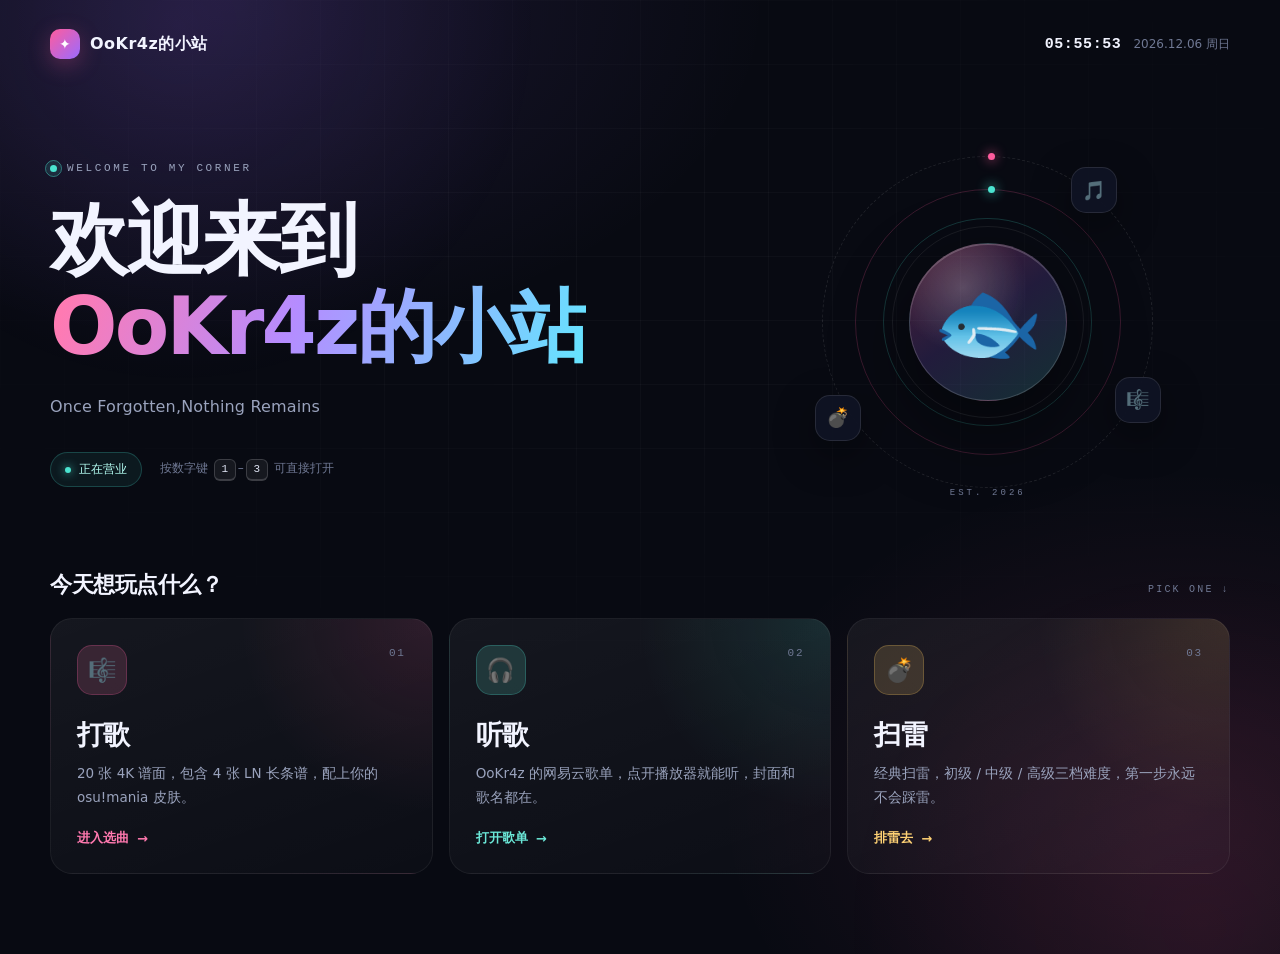
==== commit e2307e69: "Add files via upload" ====
--- a/index.html
+++ b/index.html
@@ -7,7 +7,7 @@
   <meta name="theme-color" content="#080a12">
   <title>OoKr4z的小站</title>
   <link rel="icon" href="data:image/svg+xml,%3Csvg xmlns='http://www.w3.org/2000/svg' viewBox='0 0 100 100'%3E%3Ctext y='.9em' font-size='90'%3E%F0%9F%90%9F%3C/text%3E%3C/svg%3E">
-  <link rel="stylesheet" href="style.css">
+  <link rel="stylesheet" href="style.css?v=8">
 </head>
 <body>
   <div class="bg-grid" aria-hidden="true"></div>
@@ -232,14 +232,6 @@
 
           <div class="judge-pop" id="judge-pop" aria-hidden="true"></div>
         </div>
-
-        <div class="lane-pads" id="lane-pads" aria-label="节奏按键">
-          <button type="button" data-lane="0"><kbd>D</kbd><span>左一</span></button>
-          <button type="button" data-lane="1"><kbd>F</kbd><span>左二</span></button>
-          <button type="button" data-lane="2"><kbd>J</kbd><span>右二</span></button>
-          <button type="button" data-lane="3"><kbd>K</kbd><span>右一</span></button>
-        </div>
-        <p class="rhythm-foot">Skin: OoKr4z · 长条要按住 · 按 Esc 退出 · 建议戴耳机</p>
       </div>
     </section>
 
@@ -285,14 +277,27 @@
               <p class="now-artist" id="now-artist">点左侧列表开始播放</p>
               <p class="now-album" id="now-album"></p>
             </div>
-            <div class="player-shell">
-              <div class="player-placeholder" id="player-placeholder">
-                <span>♪</span>
-                <p>点左侧任意一首歌，官方播放器会出现在这里。</p>
-              </div>
-              <iframe id="netease-player" title="网易云单曲播放器" allow="autoplay; encrypted-media" referrerpolicy="no-referrer-when-downgrade"></iframe>
-            </div>
-            <p class="player-hint">播放器由网易云官方提供。如果选歌后没有自动播放，点一下播放器上的 ▶；版权 / 会员限制以网易云提示为准。</p>
+            <div class="audio-player">
+              <div class="audio-row">
+                <button class="round-btn" type="button" id="music-prev" aria-label="上一首">⏮</button>
+                <button class="play-big" type="button" id="music-toggle" aria-label="播放">▶</button>
+                <button class="round-btn" type="button" id="music-next" aria-label="下一首">⏭</button>
+                <div class="audio-progress">
+                  <span id="audio-current">0:00</span>
+                  <input type="range" id="audio-seek" min="0" max="1000" value="0" aria-label="播放进度">
+                  <span id="audio-duration">0:00</span>
+                </div>
+              </div>
+              <div class="audio-bottom">
+                <span class="audio-status" id="audio-status">点左侧歌曲开始播放</span>
+                <label class="audio-volume">🔊
+                  <input type="range" id="music-volume" min="0" max="100" step="1" value="80" aria-label="音量">
+                  <b id="volume-label">80%</b>
+                </label>
+              </div>
+              <audio id="netease-audio" preload="metadata"></audio>
+            </div>
+            <p class="player-hint">歌曲由网易云音乐提供，部分歌曲可能受版权或会员限制。播放失败时会显示提示。</p>
           </div>
         </section>
       </div>
@@ -347,12 +352,12 @@
 
   <div class="toast" id="toast" role="status" aria-live="polite" hidden></div>
 
-  <script src="config.js"></script>
-  <script src="songs-data.js" defer></script>
-  <script src="playlist-data.js" defer></script>
-  <script src="rhythm.js" defer></script>
-  <script src="music.js" defer></script>
-  <script src="minesweeper.js" defer></script>
-  <script src="app.js" defer></script>
+  <script src="config.js?v=8"></script>
+  <script src="songs-data.js?v=8" defer></script>
+  <script src="playlist-data.js?v=8" defer></script>
+  <script src="rhythm.js?v=8" defer></script>
+  <script src="music.js?v=8" defer></script>
+  <script src="minesweeper.js?v=8" defer></script>
+  <script src="app.js?v=8" defer></script>
 </body>
 </html>
--- a/style.css
+++ b/style.css
@@ -645,7 +645,7 @@
   border: 1px solid rgba(255, 255, 255, 0.06);
   isolation: isolate;
 }
-#rhythm-canvas { position: absolute; inset: 0; width: 100%; height: 100%; display: block; }
+#rhythm-canvas { position: absolute; inset: 0; width: 100%; height: 100%; display: block; touch-action: none; }
 .rhythm-hud {
   position: absolute;
   z-index: 3;
@@ -943,42 +943,78 @@
 .now-artist { margin: 0; color: var(--muted); font-size: 13px; }
 .now-album { margin: 5px 0 0; color: var(--muted-2); font-size: 10.5px; }
 
-.player-shell {
-  position: relative;
-  width: 100%;
-  height: 94px;
+.audio-player {
   margin-top: auto;
-  border-radius: 12px;
-  overflow: hidden;
-  background: #fff;
-  box-shadow: 0 12px 34px rgba(0, 0, 0, 0.25);
-}
-#netease-player { display: block; width: 100%; height: 100%; border: 0; background: #fff; }
-.player-placeholder {
-  position: absolute;
-  inset: 0;
-  display: flex;
-  align-items: center;
-  gap: 12px;
-  padding: 0 18px;
-  background: #0d1020;
-  color: var(--muted-2);
-  font-size: 10.5px;
-  line-height: 1.6;
-}
-.player-placeholder[hidden] { display: none !important; }
-.player-placeholder > span {
+  padding: 13px 14px;
+  border-radius: 15px;
+  border: 1px solid var(--line-soft);
+  background: rgba(0, 0, 0, 0.17);
+}
+.play-big {
+  display: inline-grid;
+  place-items: center;
+  width: 58px;
+  height: 58px;
+  padding: 0;
+  border: 0;
+  border-radius: 50%;
+  background: linear-gradient(135deg, #ff5c9d, #9a6bff);
+  color: #fff;
+  font-size: 18px;
+  cursor: pointer;
+  box-shadow: 0 10px 30px rgba(255, 92, 157, 0.28);
+  transition: transform 0.18s ease, box-shadow 0.18s ease;
+}
+.play-big:hover { transform: scale(1.05); box-shadow: 0 12px 36px rgba(255, 92, 157, 0.4); }
+.play-big:active { transform: scale(0.95); }
+.audio-row { display: flex; align-items: center; gap: 12px; }
+.audio-row .play-big { width: 52px; height: 52px; font-size: 17px; flex: none; }
+.audio-row .round-btn {
   display: grid;
   place-items: center;
-  width: 34px;
-  height: 34px;
+  width: 36px;
+  height: 36px;
   flex: none;
   border-radius: 50%;
-  background: linear-gradient(135deg, var(--pink), var(--purple));
-  color: #fff;
-  font-size: 15px;
-}
-.player-placeholder p { margin: 0; max-width: 320px; }
+  border: 1px solid var(--line);
+  background: rgba(255, 255, 255, 0.045);
+  color: var(--muted);
+  font-size: 13px;
+  cursor: pointer;
+}
+.audio-row .round-btn:hover { color: var(--text); background: rgba(255, 255, 255, 0.1); }
+.audio-progress {
+  flex: 1;
+  min-width: 0;
+  display: grid;
+  grid-template-columns: 34px minmax(0, 1fr) 34px;
+  align-items: center;
+  gap: 7px;
+  color: var(--muted-2);
+  font-family: var(--mono);
+  font-size: 9px;
+}
+.audio-progress span:last-child { text-align: right; }
+.audio-progress input { width: 100%; accent-color: var(--teal); cursor: pointer; }
+.audio-bottom {
+  display: flex;
+  align-items: center;
+  justify-content: space-between;
+  gap: 12px;
+  margin-top: 9px;
+}
+.audio-status {
+  min-width: 0;
+  overflow: hidden;
+  text-overflow: ellipsis;
+  white-space: nowrap;
+  color: var(--muted-2);
+  font-size: 9.5px;
+}
+.audio-volume { display: flex; align-items: center; gap: 6px; flex: none; color: var(--muted); font-size: 10px; }
+.audio-volume input { width: 96px; accent-color: var(--pink); cursor: pointer; }
+.audio-volume b { min-width: 30px; color: var(--muted); font-family: var(--mono); font-size: 9px; font-weight: 500; text-align: right; }
+.audio-player audio { display: none; }
 .player-hint { margin: 14px 2px 0; color: var(--muted-2); font-size: 9.5px; line-height: 1.8; }
 
 /* =========================================================
@@ -1191,7 +1227,9 @@
   .now-info h3 { font-size: 27px; }
   .now-artist { font-size: 12px; }
   .now-album { font-size: 10px; }
-  .player-shell { height: 90px; margin-top: 18px; }
+  .audio-player { padding: 11px; }
+  .audio-volume input { width: 74px; }
+  .audio-status { max-width: 120px; }
   .player-hint { text-align: left; }
   .playlist-cover { width: 62px; height: 62px; }
   .playlist-info h3 { font-size: 17px; }
@@ -1249,3 +1287,56 @@
   .settings-card h3 { font-size: 24px; }
   .settings-actions .btn { flex: 1; }
 }
+
+/* 打歌时进入接近全屏的 4:3 游戏画面 */
+body.rhythm-playing { overflow: hidden; }
+body.rhythm-playing .topbar,
+body.rhythm-playing .view-head { display: none; }
+body.rhythm-playing .page {
+  width: 100%;
+  max-width: none;
+  padding: 0;
+}
+body.rhythm-playing .tool-view { padding: 0; }
+body.rhythm-playing .rhythm-play {
+  --play-w: min(96vw, calc((100dvh - 84px) * 1.3333));
+  height: 100dvh;
+  padding: 8px 0 10px;
+  border: 0;
+  border-radius: 0;
+  background: #05070f;
+  display: flex;
+  flex-direction: column;
+  justify-content: center;
+}
+body.rhythm-playing .play-top {
+  width: var(--play-w);
+  margin: 0 auto 7px;
+  padding: 0;
+}
+body.rhythm-playing .rhythm-stage {
+  width: var(--play-w);
+  height: auto;
+  aspect-ratio: 4 / 3;
+  margin: 0 auto;
+  border-radius: 12px;
+}
+body.rhythm-playing .rhythm-hud { padding: 12px 14px; }
+
+@media (max-width: 760px) {
+  body.rhythm-playing .rhythm-play {
+    --play-w: 100%;
+    padding: 5px 0 7px;
+  }
+  body.rhythm-playing .play-top {
+    width: 100%;
+    padding: 0 7px;
+    margin-bottom: 5px;
+  }
+  body.rhythm-playing .rhythm-stage {
+    width: 100%;
+    height: calc(100dvh - 92px);
+    aspect-ratio: auto;
+    border-radius: 0;
+  }
+}
